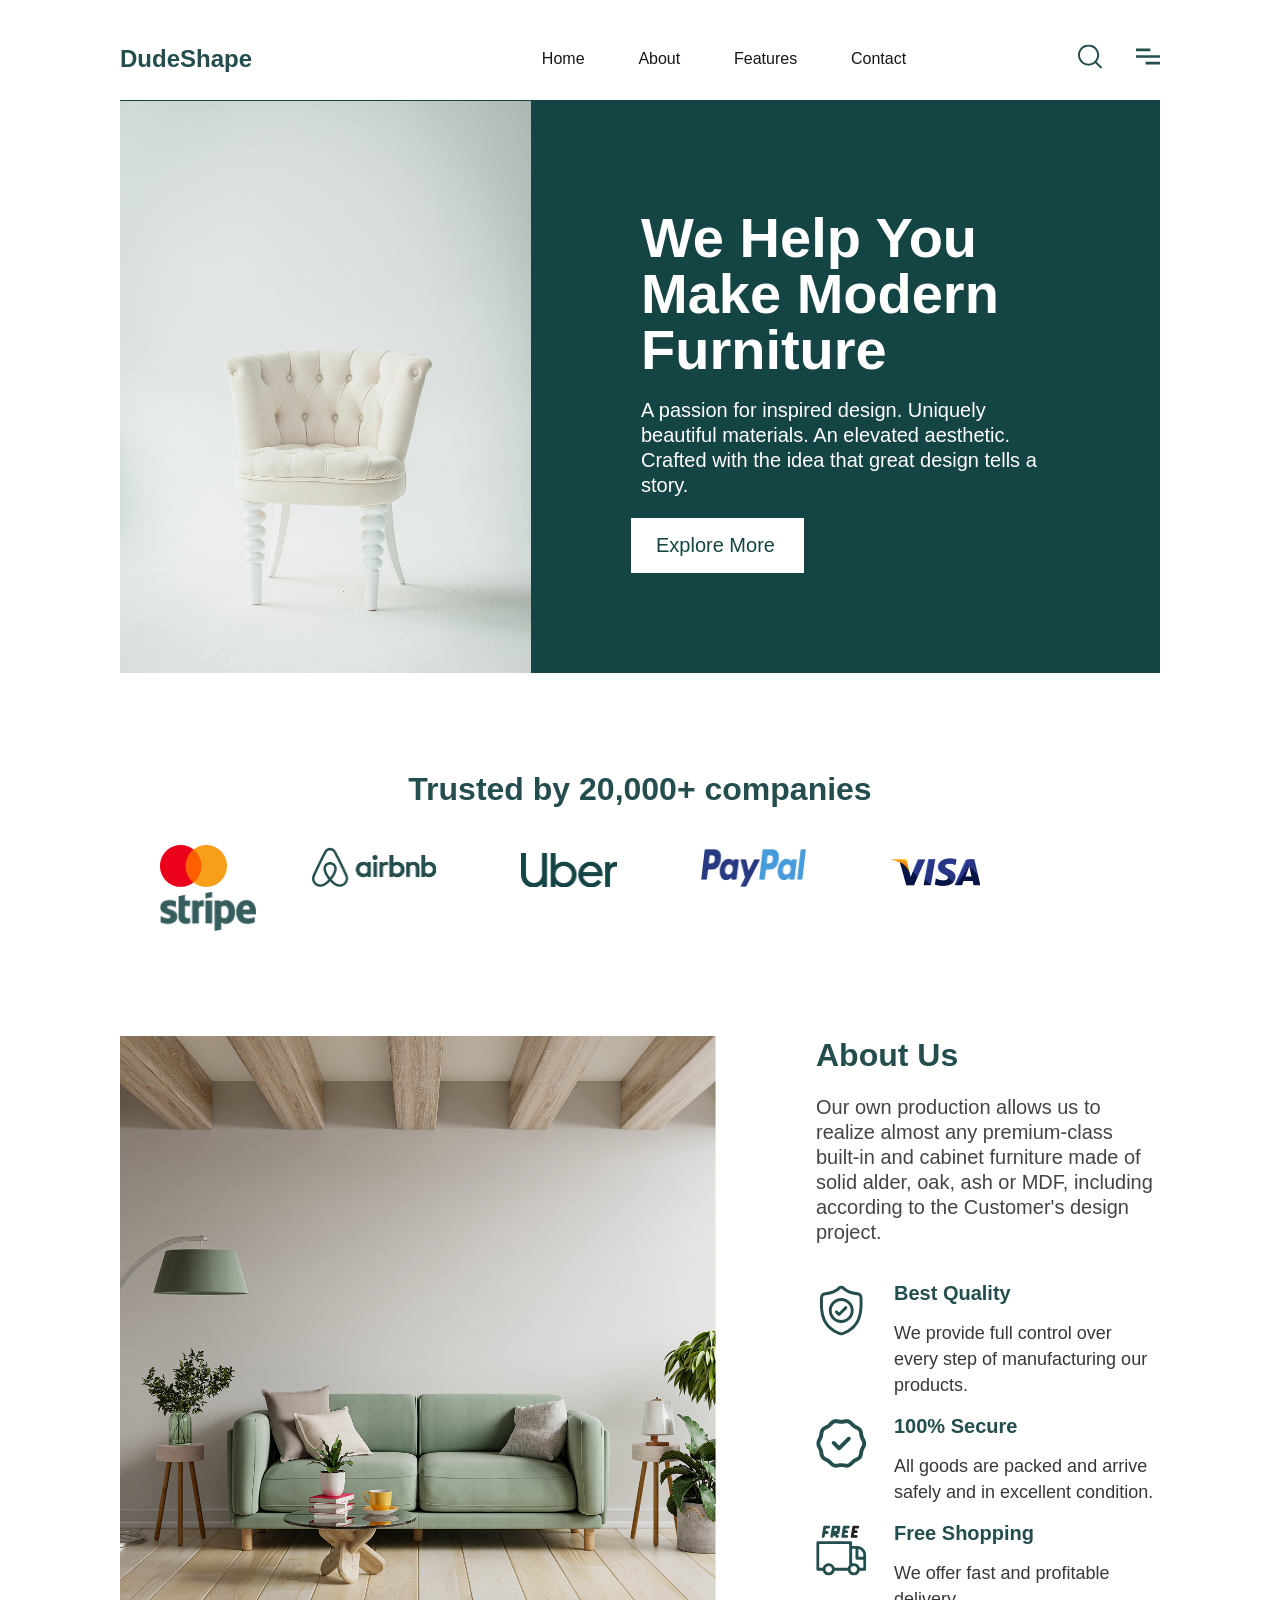
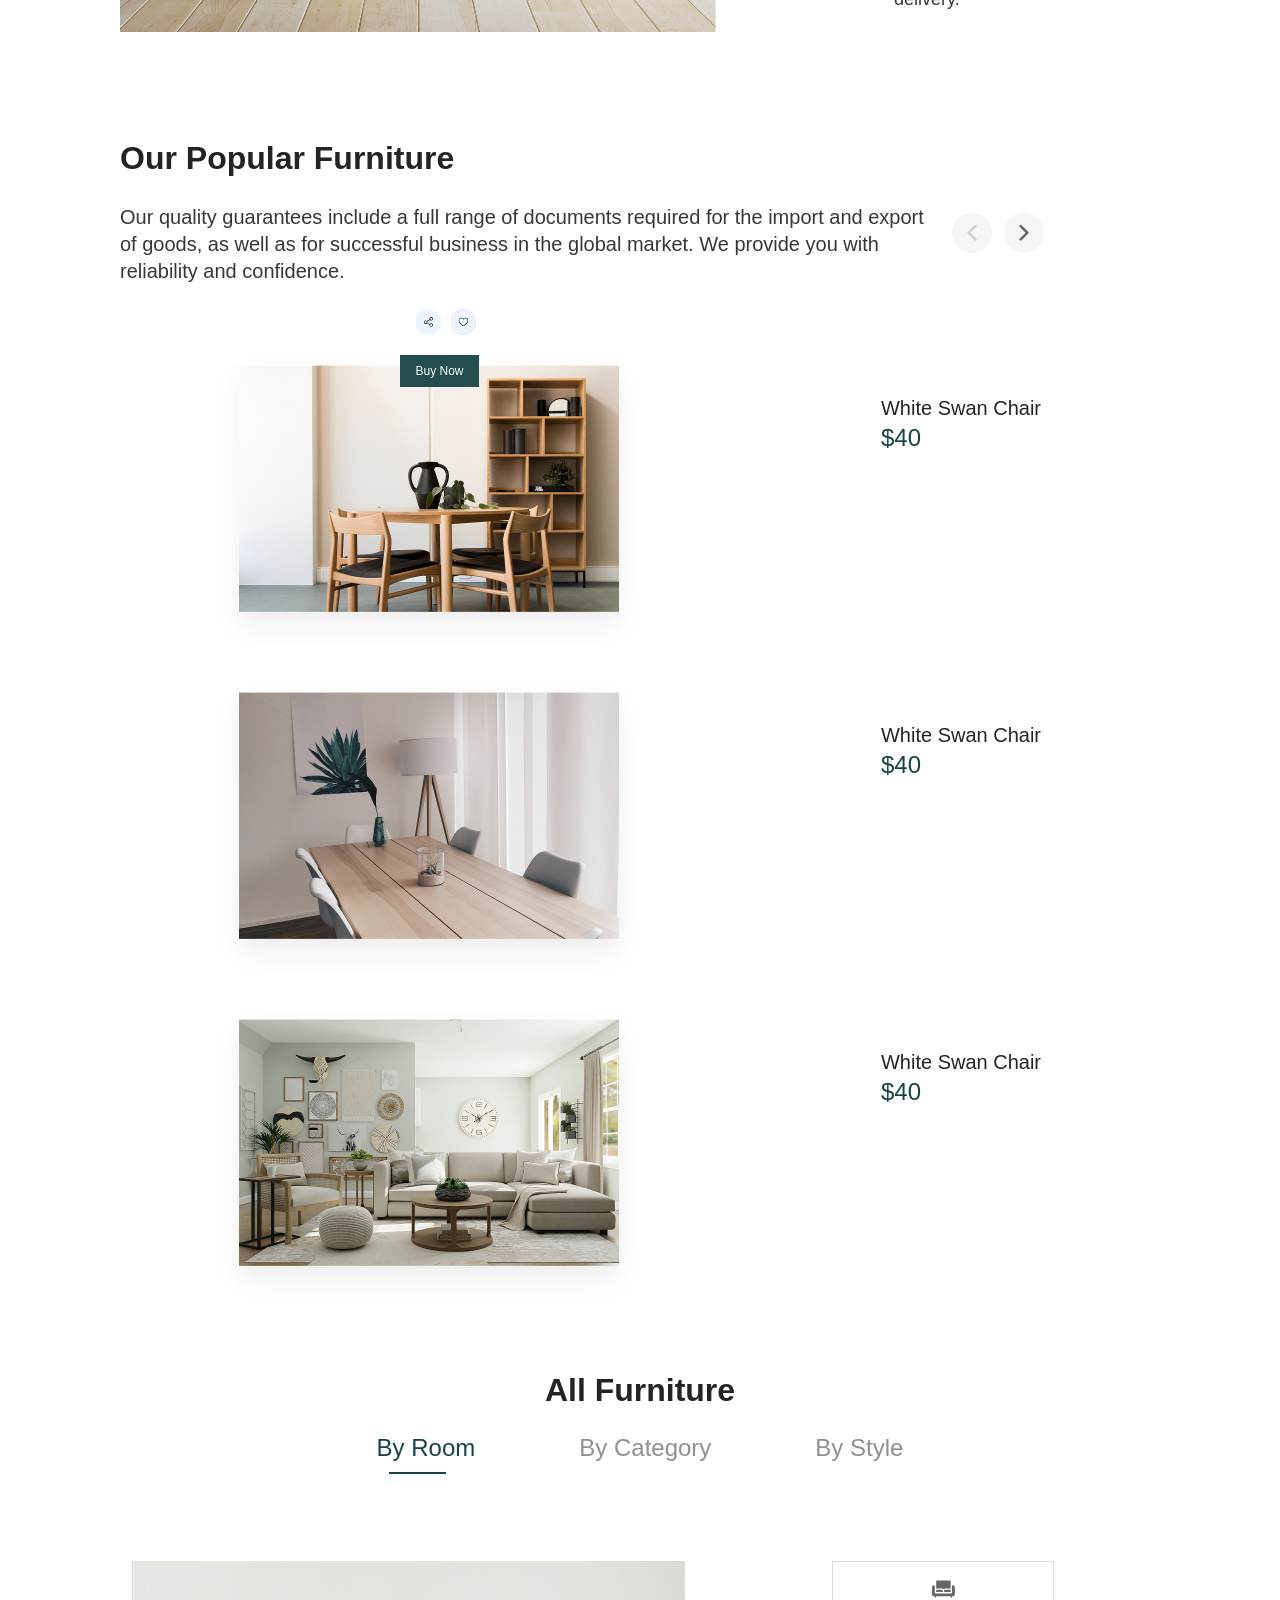
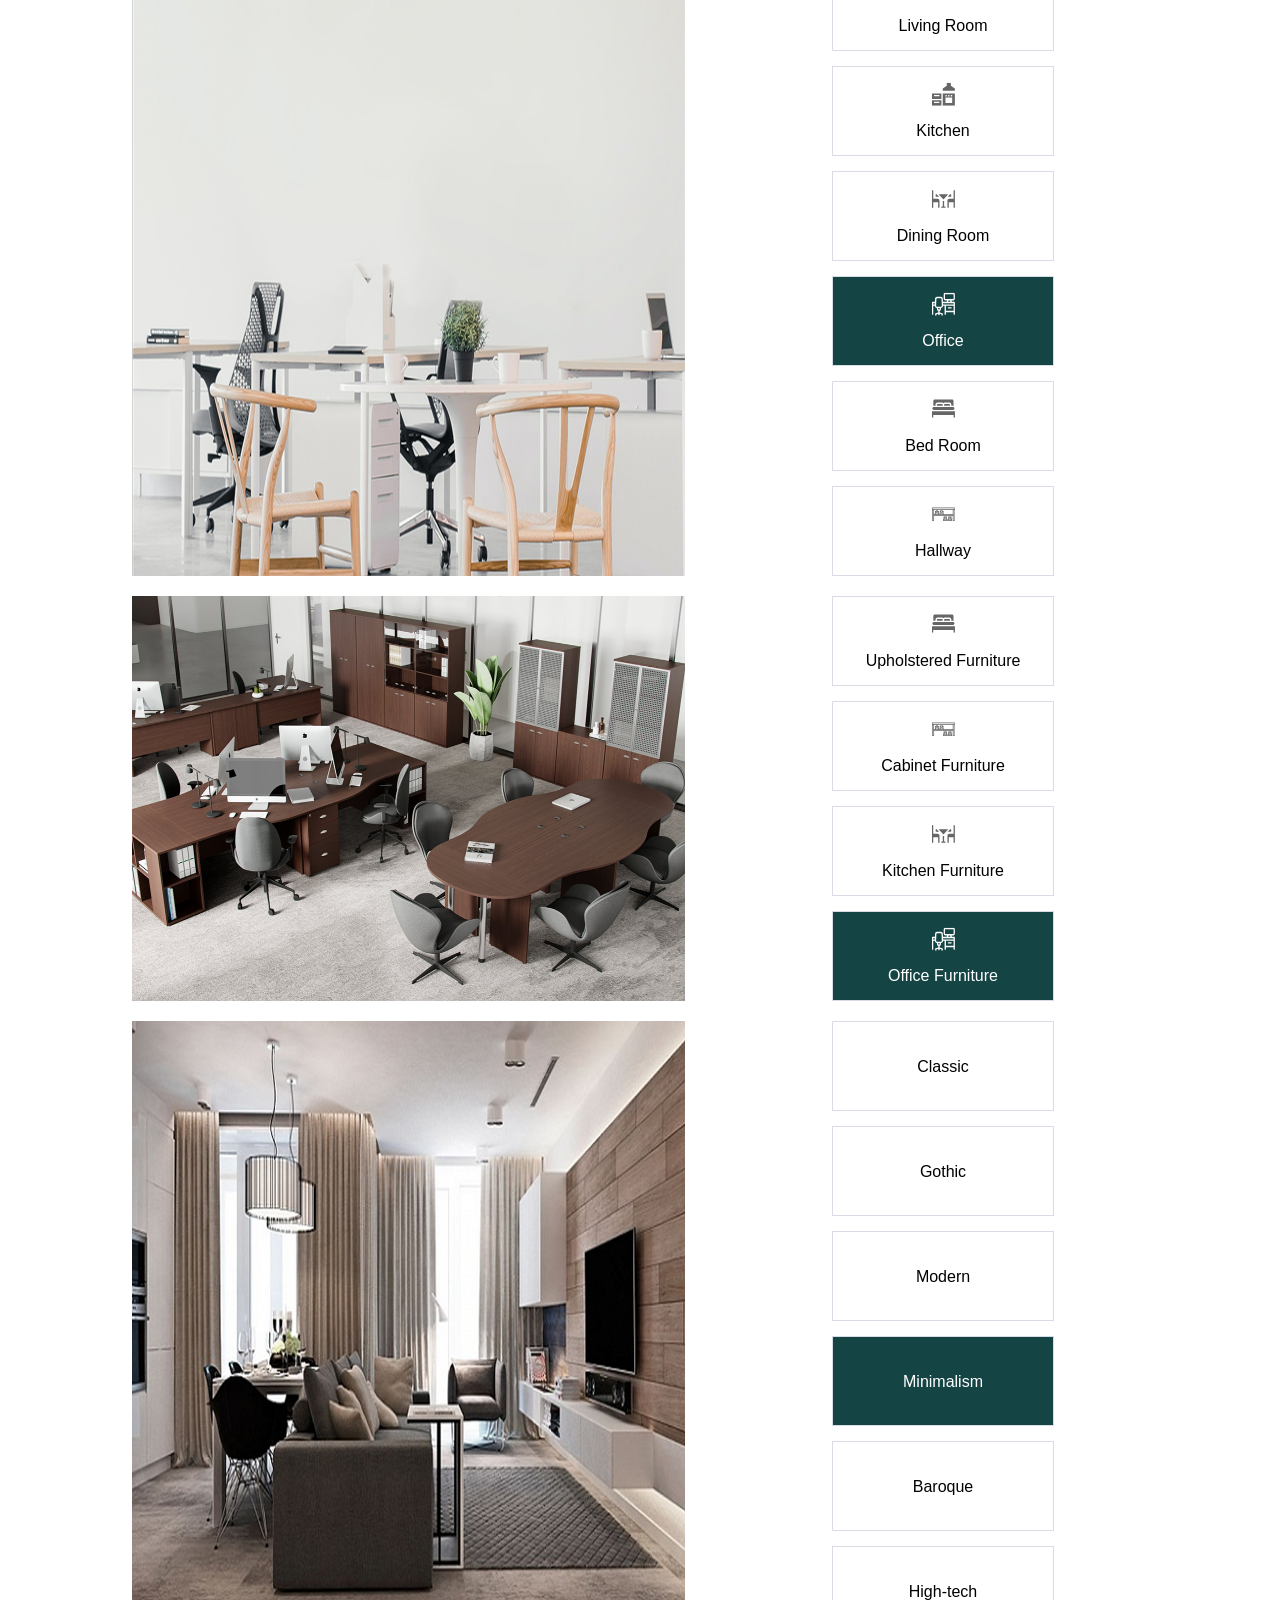
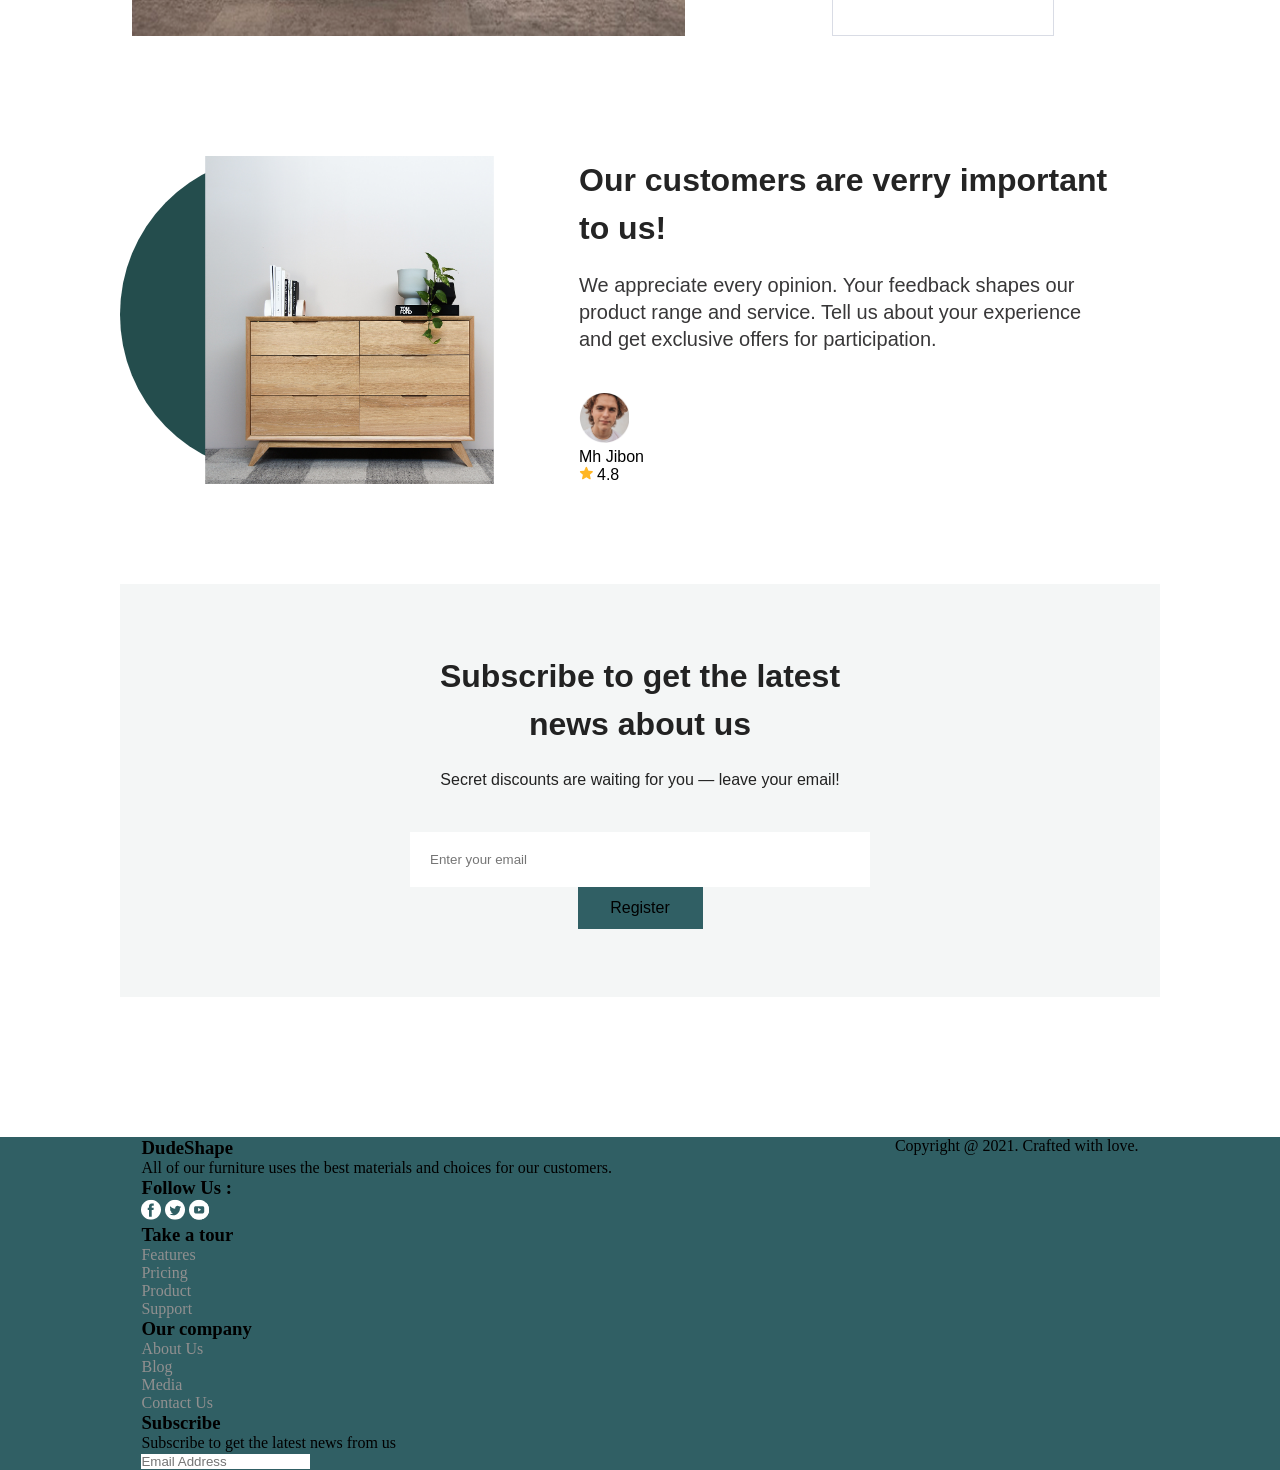
==== index.html @ ae6eef9d "index.html" ====
<!DOCTYPE html>
<html lang="en">
<head>
  <meta charset="UTF-8">
  <meta name="viewport" content="width=device-width, initial-scale=1.0">
  <link href="style.css" rel="stylesheet">
  <title>DudeShape</title>
</head>
<body>
  <header class="header">
    <a class="header__logo">DudeShape</a>
    <div class="header__burger">
      <span></span>
    </div>
    <nav class="header__menu">
      <ul class="menu-list">
        <li class="menu-list-item"><a href="#home" class="menu-list-item">Home</a></li>
        <li class="menu-list-item"><a href="#about" class="menu-list-item">About</a></li>
        <li class="menu-list-item"><a href="#features" class="menu-list-item">Features</a></li>
        <li class="menu-list-item"><a href="#contact" class="menu-list-item">Contact</a></li>
      </ul>
    </nav>
    <div class="header__img">
      <img src="images/loupe.svg" class="images" alt="loupe">
      <img src="images/menu.svg" class="images" alt="menu">
    </div>
  </header>

  <main class="content" id="home">
    <section class="promo">
      <img src="images/chair.png" class="promo__img" alt="furniture">
      <div class="promo__section">
        <h1 class="promo__section-title">We Help You Make Modern Furniture</h1>
        <p class="promo__section-subtitle">A passion for inspired design. Uniquely beautiful materials. An elevated aesthetic. Crafted with the idea that great design tells a story.</p>
        <a href="#" class="promo__section-link">Explore More</a>
      </div>
    </section>

    <section class="partners" id="features">
      <h2 class="partners__title">Trusted by 20,000+ companies</h2>
      <img src="images/mastercard.png" class="partners__img" alt="logo-mastercard">
      <img src="images/airbnb.png" class="partners__img" alt="logo-airbnb">
      <img src="images/uber.png" class="partners__img" alt="logo-uber">
      <img src="images/paypal.png" class="partners__img" alt="logo-paypal">
      <img src="images/visa.png" class="partners__img" alt="logo-visa">
      <img src="images/stripe.png" class="partners__img" alt="logo-stripe">
    </section>

    <section class="about" id="about">
      <img src="images/about.png" class="about__img" alt="furniture">
      <div class="about__section">
        <h2 class="about__section-title">About Us</h2>
        <p class="about__section-subtitle">Our own production allows us to realize almost any premium-class built-in and cabinet furniture made of solid alder, oak, ash or MDF, including according to the Customer's design project.</p>
        <ul class="about__section-list">
          <li class="about__section-img">
            <img src="images/icon-1.svg" alt="icon-1">
          </li>
          <li class="about__section-term">Best Quality</li>
          <li class="about__section-item">We provide full control over every step of manufacturing our products.</li>
          <li class="about__section-img">
            <img src="images/icon-2.svg" alt="icon-2">
          </li>
          <li class="about__section-term">100% Secure</li>
          <li class="about__section-item">All goods are packed and arrive safely and in excellent condition.</li>
          <li class="about__section-img">
            <img src="images/icon-3.svg" alt="icon-3">
          </li>
          <li class="about__section-term">Free Shopping</li>
          <li class="about__section-item">We offer fast and profitable delivery.</li>
        </ul>
      </div>
    </section>

    <section class="demand">
      <h2 class="demand__title">Our Popular Furniture</h2>
      <p class="demand__subtitle">Our quality guarantees include a full range of documents required for the import and export of goods, as well as for successful business in the global market. We provide you with reliability and confidence.</p>
      <img src="images/arrow-1.svg" class="demand__img" alt="arrow">
      <img src="images/arrow-2.svg" class="demand__img" alt="arrow">
      <div class="cards">
        <div class="demand__content center">
          <div class="demand__section">
            <img src="images/image-1.png" class="demand__section-img" alt="furniture">
          </div>
          <div class="back">
            <div class="back-content center">
              <p class="demand__section-text">White Swan Chair</p>
              <img src="images/group-1.svg" class="demand__section-images" alt="icon">
              <img src="images/group-3.svg" class="demand__section-images" alt="icon">
              <span class="demand__section-price">$40</span>
              <button type="button" class="demand__section-btn">Buy Now</button>
            </div>
          </div>
        </div>
        <div class="demand__content center">
          <div class="demand__section">
            <img src="images/image-2.png" class="demand__section-img" alt="furniture">
          </div>
          <div class="back">
            <div class="back-content center">
              <p class="demand__section-text">White Swan Chair</p>
              <img src="images/group-2.svg" class="demand__section-images" alt="icon">
              <img src="images/group-3.svg" class="demand__section-images" alt="icon">
              <span class="demand__section-price">$40</span>
              <button type="button" class="demand__section-btn">Buy Now</button>
            </div>
          </div>
        </div>
        <div class="demand__content center">
          <div class="demand__section">
            <img src="images/image-3.png" class="demand__section-img" alt="furniture">
          </div>
          <div class="back">
            <div class="back-content center">
              <p class="demand__section-text">White Swan Chair</p>
              <img src="images/group-2.svg" class="demand__section-images" alt="icon">
              <img src="images/group-3.svg" class="demand__section-images" alt="icon">
              <span class="demand__section-price">$40</span>
              <button type="button" class="demand__section-btn">Buy Now</button>
            </div>
          </div>
        </div>
      </div>
    </section>

    <section class="furniture">
      <h2 class="furniture__title">All Furniture</h2>
      <ul class="furniture__list">
        <li class="list__item is-active" data-tab="room">By Room</li>
        <li class="list__item" data-tab="category">By Category</li>
        <li class="list__item" data-tab="style">By Style</li>
      </ul>
      <div class="furniture__section is-active" id="room">
        <img src="images/furniture-1.png" class="furniture__img" alt="furniture">
        <img src="images/furniture-2.png" class="furniture__img" alt="furniture">
        <img src="images/furniture-3.png" class="furniture__img" alt="furniture">
        <img src="images/furniture-4.png" class="furniture__img is-active" alt="furniture">
        <img src="images/furniture-5.png" class="furniture__img" alt="furniture">
        <img src="images/furniture-6.png" class="furniture__img" alt="furniture">
        <div class="section__item">
          <div class="section__item-item">
            <img src="images/sofa.svg" class="section__item-img" alt="icon">
            <p class="section__item-text">Living Room</p>
          </div>
          <div class="section__item-item">
            <img src="images/kitchen.svg" class="section__item-img" alt="icon">
            <p class="section__item-text">Kitchen</p>
          </div>
          <div class="section__item-item">
            <img src="images/dining.svg" class="section__item-img" alt="icon">
            <p class="section__item-text">Dining Room</p>
          </div>
          <div class="section__item-item is-active">
            <img src="images/office.svg" class="section__item-img" alt="icon">
            <p class="section__item-text">Office</p>
          </div>
          <div class="section__item-item">
            <img src="images/bed.svg" class="section__item-img" alt="icon">
            <p class="section__item-text">Bed Room</p>
          </div>
          <div class="section__item-item">
            <img src="images/hallway.svg" class="section__item-img" alt="icon">
            <p class="section__item-text">Hallway</p>
          </div>
        </div>  
      </div>

      <div class="furniture__section" id="category">
        <img src="images/furniture-12.png" class="furniture__img" alt="furniture">
        <img src="images/furniture-22.png" class="furniture__img" alt="furniture">
        <img src="images/furniture-32.png" class="furniture__img" alt="furniture">
        <img src="images/furniture-42.png" class="furniture__img is-active" alt="furniture">
        <div class="section__item">
          <div class="section__item-item">
            <img src="images/bed.svg" class="section__item-img" alt="icon">
            <p class="section__item-text">Upholstered Furniture</p>
          </div>
          <div class="section__item-item">
            <img src="images/hallway.svg" class="section__item-img" alt="icon">
            <p class="section__item-text">Cabinet Furniture</p>
          </div>
          <div class="section__item-item">
            <img src="images/dining.svg" class="section__item-img" alt="icon">
            <p class="section__item-text">Kitchen Furniture</p>
          </div>
          <div class="section__item-item is-active">
            <img src="images/office.svg" class="section__item-img" alt="icon">
            <p class="section__item-text">Office Furniture</p>
          </div>
        </div>
      </div>

      <div class="furniture__section is-active" id="style">
        <img src="images/furniture-13.png" class="furniture__img" alt="furniture">
        <img src="images/furniture-23.png" class="furniture__img" alt="furniture">
        <img src="images/furniture-33.png" class="furniture__img" alt="furniture">
        <img src="images/furniture-43.png" class="furniture__img is-active" alt="furniture">
        <img src="images/furniture-53.png" class="furniture__img" alt="furniture">
        <img src="images/furniture-63.png" class="furniture__img" alt="furniture">
        <div class="section__item">
          <div class="section__item-item">
            <p class="section__item-text">Classic</p>
          </div>
          <div class="section__item-item">
            <p class="section__item-text">Gothic</p>
          </div>
          <div class="section__item-item">
            <p class="section__item-text">Modern</p>
          </div>
          <div class="section__item-item is-active">
            <p class="section__item-text">Minimalism</p>
          </div>
          <div class="section__item-item">
            <p class="section__item-text">Baroque</p>
          </div>
          <div class="section__item-item">
            <p class="section__item-text">High-tech</p>
          </div>
        </div>  
      </div>
    </section>

    <section class="customers">
      <div class="custom"></div>
      <img src="images/images.png" class="customers__img" alt="furniture">
      <div class="customers__customers">
        <h2 class="customers__title">Our customers are verry important to us!</h2>
        <p class="customers__text">We appreciate every opinion. Your feedback shapes our product range and service.  Tell us about your experience and get exclusive offers for participation.</p>
        <img src="images/customer.png" class="review-img" alt="customer">
        <div class="customers__review">
          <p class="review-custom">Mh Jibon</p>
          <img src="images/star.svg" class="review-icon" alt="icon">
          <span class="review-num">4.8</span>
        </div>
      </div>
    </section>

    <section class="feedback">
      <h2 class="feedback__title">Subscribe to get the latest news about us</h2>
      <p class="feedback__text">Secret discounts are waiting for you — leave your email!</p>
      <input type="email" name="email" class="email" placeholder="Enter your email">
      <button type="submit" class="button">Register</button>
    </section>
  </main>

  <footer class="footer" id="contact">
    <div class="footer__content">
      <div class="footer__section">
        <h3 class="section__title">DudeShape</h3>
        <p class="section__text">All of our furniture uses the best materials and choices for our customers.</p>
        <h3 class="section__subtitle">Follow Us :</h3>
        <a href="#" class="section__link">
          <img src="images/facebook.svg" class="section__link-img" alt="logo-facebook">
        </a>
        <a href="#" class="section__link">
          <img src="images/twitter.svg" class="section__link-img" alt="logo-twitter">
        </a>
        <a href="#" class="section__link">
          <img src="images/youtube.svg" class="section__link-img" alt="logo-youtube">
        </a>
      </div>
      <div class="footer__list">
        <h3 class="list__title">Take a tour</h3>
        <ul class="list__list">
          <li class="list__items"><a href="#">Features</a></li>
          <li class="list__items"><a href="#">Pricing</a></li>
          <li class="list__items"><a href="#">Product</a></li>
          <li class="list__items"><a href="#">Support</a></li>
        </ul>
      </div>
      <div class="footer__list">
        <h3 class="list__title">Our company</h3>
        <ul class="list__list">
          <li class="list__items"><a href="#">About Us</a></li>
          <li class="list__items"><a href="#">Blog</a></li>
          <li class="list__items"><a href="#">Media</a></li>
          <li class="list__items"><a href="#">Contact Us</a></li>
        </ul>
      </div>
      <div class="footer__section">
        <h3 class="list__title">Subscribe</h3>
        <p class="section__text">Subscribe to get the latest news from us</p>
        <div class="email-1">
          <input type="email" name="email" class="email-1" placeholder="Email Address">
        </div>
      </div>
    </div>

    <p class="footer__text">Copyright @ 2021. Crafted with love.</p> 
  </footer>
  <script src="https://code.jquery.com/jquery-3.7.1.slim.min.js" integrity="sha256-kmHvs0B+OpCW5GVHUNjv9rOmY0IvSIRcf7zGUDTDQM8=" crossorigin="anonymous"></script>
  <script src="script.js"></script>
</body>
</html>
---- style.css ----
@font-face{
  font-family: "Montserrat";
  src: url("/fonts/Montserrat.ttf") format("truetype");
  font-weight: 400;
  font-style: normal;
  font-display: swap;
}

@font-face{
  font-family: "Montserrat";
  src: url("/fonts/Montserrat.ttf") format("truetype");
  font-weight: 500;
  font-style: normal;
  font-display: swap;
}

@font-face{
  font-family: "Montserrat";
  src: url("/fonts/Montserrat.ttf") format("truetype");
  font-weight: 700;
  font-style: normal;
  font-display: swap;
}

* {
  padding: 0;
  margin: 0;
  outline: 0;
  border: 0;
  box-sizing: border-box;
}

li {
  list-style: none;
}

a {
  text-decoration: none;
  color: #919090;
}

:root {
  --font: "Montserrat", sans-serif;
}

.header {
  max-width: 1440px;
  padding: 44px 120px 0;
  margin: 0 auto;
  display: flex;
  flex-wrap: wrap;
  justify-content: space-between;
  align-items: center;
}

.header__logo {
  font: 700 24px/1 var(--font);
  color: #244D4D;
}

.header__menu {
  max-width: 472px;
  width: 100%;
}

.menu-list {
  display: flex;
  justify-content: space-evenly;
}

.menu-list-item {
  font: 400 16px/1 var(--font);
  color: #161616;
}

.images {
  &:last-child {
    padding-left: 30px;
  }
}

.content {
  max-width: 1440px;
  padding: 27px 120px 140px;
  margin: 0 auto;
}

.promo {
  display: flex;
  background-color: #154444;
}

.promo__img {
  width: 411px;
}

.promo__section {
  display: flex;
  flex-direction: column;
  padding: 100px;
  justify-content: space-evenly;
}

.promo__section-title {
  font: 700 56px/1 var(--font);
  color: #fff;
  padding: 10px;
}

.promo__section-subtitle {
  font: 400 20px/25px var(--font);
  color: #fff;
  padding: 10px 10px 20px;
}

.promo__section-link {
  width: 173px;
  background-color: #fff;
  font: 400 20px/25px var(--font);
  padding: 15px 25px;
  color: #154444;
}

.partners {
  padding: 100px 0;
  margin: 0 auto;
}

.partners__title {
  color: #244D4D;
  font: 700 32px/1 var(--font);
  text-align: center;
  margin-bottom: 40px;
}

.partners__img {
  margin: 0 40px;

  &:nth-of-type(1) {
    width: 67px;
  }

  &:nth-of-type(2) {
    width: 125px;
  }

  &:nth-of-type(3) {
    width: 97px;
  }

  &:nth-of-type(4) {
    width: 105px;
  }

  &:nth-of-type(5) {
    width: 90px;
  }

  &:nth-of-type(6) {
    width: 96px;
  }
}

.about__rect {
  width: 631px;
  height: 586px;
  position: absolute;
  top: 26px;
  left: 0;
  background-color: #DEE4E2;
  z-index: -1;
}

.about {
  max-width: 1168px;
  margin: 0 auto;
  position: relative;
  display: flex;
}

.about__img {
  width: 596px; 
}

.about__section {
  padding-left: 100px;
  display: flex;
  justify-content: center;
  flex-direction: column;
}

.about__section-title {
  color: #244D4D;
  font: 700 32px/40px var(--font);
  padding-bottom: 20px;
}

.about__section-subtitle {
  color: #444444;
  font: 400 20px/25px var(--font);
  padding-bottom: 40px;
}

.about__section-term {
  font: 700 20px/26px var(--font);
  color: #244D4D;
  padding-left: 78px;
  padding-bottom: 14px;
  margin-top: -60px;
}

.about__section-item {
  font: 400 18px/26px var(--font);
  color: #383738;
  padding-left: 78px;
  padding-bottom: 20px;
}

.demand {
  padding: 100px 0;
  margin: 0 auto;
  max-width: 1200px;
  position: relative;
}

.demand__title {
  color: #242424;
  font: 700 32px/52px var(--font);
  padding-bottom: 20px;
}

.demand__subtitle {
  color: #383738;
  font: 400 20px/27px var(--font);
  max-width: 819px;
}

.demand__img {
  position: absolute;
  left: 80%;
  top: 180px;

  &:nth-of-type(2) {
    left: 85%;
  }
}

.demand__content {
  margin-top: 80px;
  display: flex;
  flex-wrap: wrap;
  justify-content: space-around;
}

.demand__section {
  max-width: 380px;
  display: flex;
  flex-direction: column;
  position: relative;
  box-shadow: 0px 13px 26px 0px rgba(0, 0, 0, 0.07);

  &:nth-of-type(3) {
    padding-right: 0;
  }
}

.demand__section-img {
  max-width: 380px;
}

.demand__section-text {
  margin-top: 30px;
  font: 500 20px/27px var(--font);
  color: #242424;
  padding-left: 24px;
}


.demand__section-images {
  width: 26px;
  position: absolute;
  left: 330px;
  top: 277px;

  &:nth-of-type(2) {
    left: 295px;
  }
}

.demand__section-price {
  font: 500 24px/31px var(--font);
  color: #154444;
  padding: 20px 24px;
}

.demand__section-btn {
  font: 500 12px/21px var(--font);
  color: #fff;
  width: 79px;
  padding: 5.5px 14.5px;
  position: absolute;
  left: 280px;
  top: 323px;
  background-color: #244D4D;
}

.furniture {
  max-width: 1187px;
  margin: 0 auto;
}

.furniture__title {
  font: 700 32px/48px var(--font);
  color: #242424;
  text-align: center;
}

.furniture__list {
  display: flex;
  justify-content: center;
  margin-bottom: 80px;
}

.list__item {
  padding: 20px 52px;
  color: #154444;
  font: 500 24px/27px var(--font);
  position: relative;

  &:nth-child(1)::after {
    content: "";
    width: 57px;
    height: 2px;
    background-color: #154444;
    display: inline-block;
    position: absolute;
    right: 40%;
    bottom: 10%;
  }

  &:nth-of-type(2) {
    color: #919090;
  }

  &:nth-of-type(3) {
    color: #919090;
  }
}

.furniture__section {
  display: flex;
  margin: 20px 0;
  position: relative;
}

.furniture__img, .furniture__img.is-active {
  width: 553px;
  margin: 0 147px 0 12px;
}

.furniture__img {
  display: none;
}

.furniture__img.is-active {
  display: block;
}

.section__item {
  display: flex;
  flex-wrap: wrap;
  gap: 15px 30px;
}

.section__item-item {
  width: 222px;
  height: 90px;
  border: 1.5px solid #D9DCE5;
  display: flex;
  justify-content: center;
  align-items: center;
  flex-direction: column;

  &:nth-of-type(4) {
    background-color: #154444;
    color: #fff;
  }
}

.section__item-img {
  width: 24px;
  margin-bottom: 14px;
}

.section__item-text {
  font: 500 16px/21px var(--font);
}

.customers {
  max-width: 1200px;
  margin: 0 auto;
  display: flex;
  position: relative;
  padding: 100px 0;
}

.customers__img {
  width: 459px;
  padding: 0 85px;
}

.custom {
  display: inline-block;
  background-color: #244D4D;
  width: 30%;
  height: 60%;
  border-radius: 50%;
  position: absolute;
  z-index: -1;
}

.customers__customers {
  width: 535px;
}

.customers__title {
  font: 700 32px/48px var(--font);
  color: #242424;
  padding-bottom: 20px;
}

.customers__text {
  font: 400 20px/27px var(--font);
  color: #383738;
  padding-bottom: 40px;
}

.customers__review {
  width: 129px;
}

.review-img {
  width: 50px;
}

.review-custom {
  font: 500 16px/19px var(--font);
  color: #000;
  width: 100%;
}

.review-icon {
  width: 14px;
}

.review-num {
  font: 500 16px/15px var(--font);
  color: #000;
}

.feedback {
  max-width: 1200px;
  margin: 0 auto;
  background-color: #F4F6F6;
  text-align: center;
  padding: 68px 280px;
}

.feedback__title {
  font: 700 32px/48px var(--font);
  color: #222222;
  margin-bottom: 20px;
}

.feedback__text {
  font: 400 16px/24px var(--font);
  color: #222222;
  margin-bottom: 40px;
}

.email {
  width: 460px;
  padding: 20px;
}

.button {
  width: 125px;
  font: 500 16px/22px var(--font);
  padding: 10px 32px;
  background-color: #305F64;
}

.footer {
  max-width: 1440px;
  margin: 0 auto;
  background-color: #305F64;
  display: flex;
  justify-content: space-around;
}
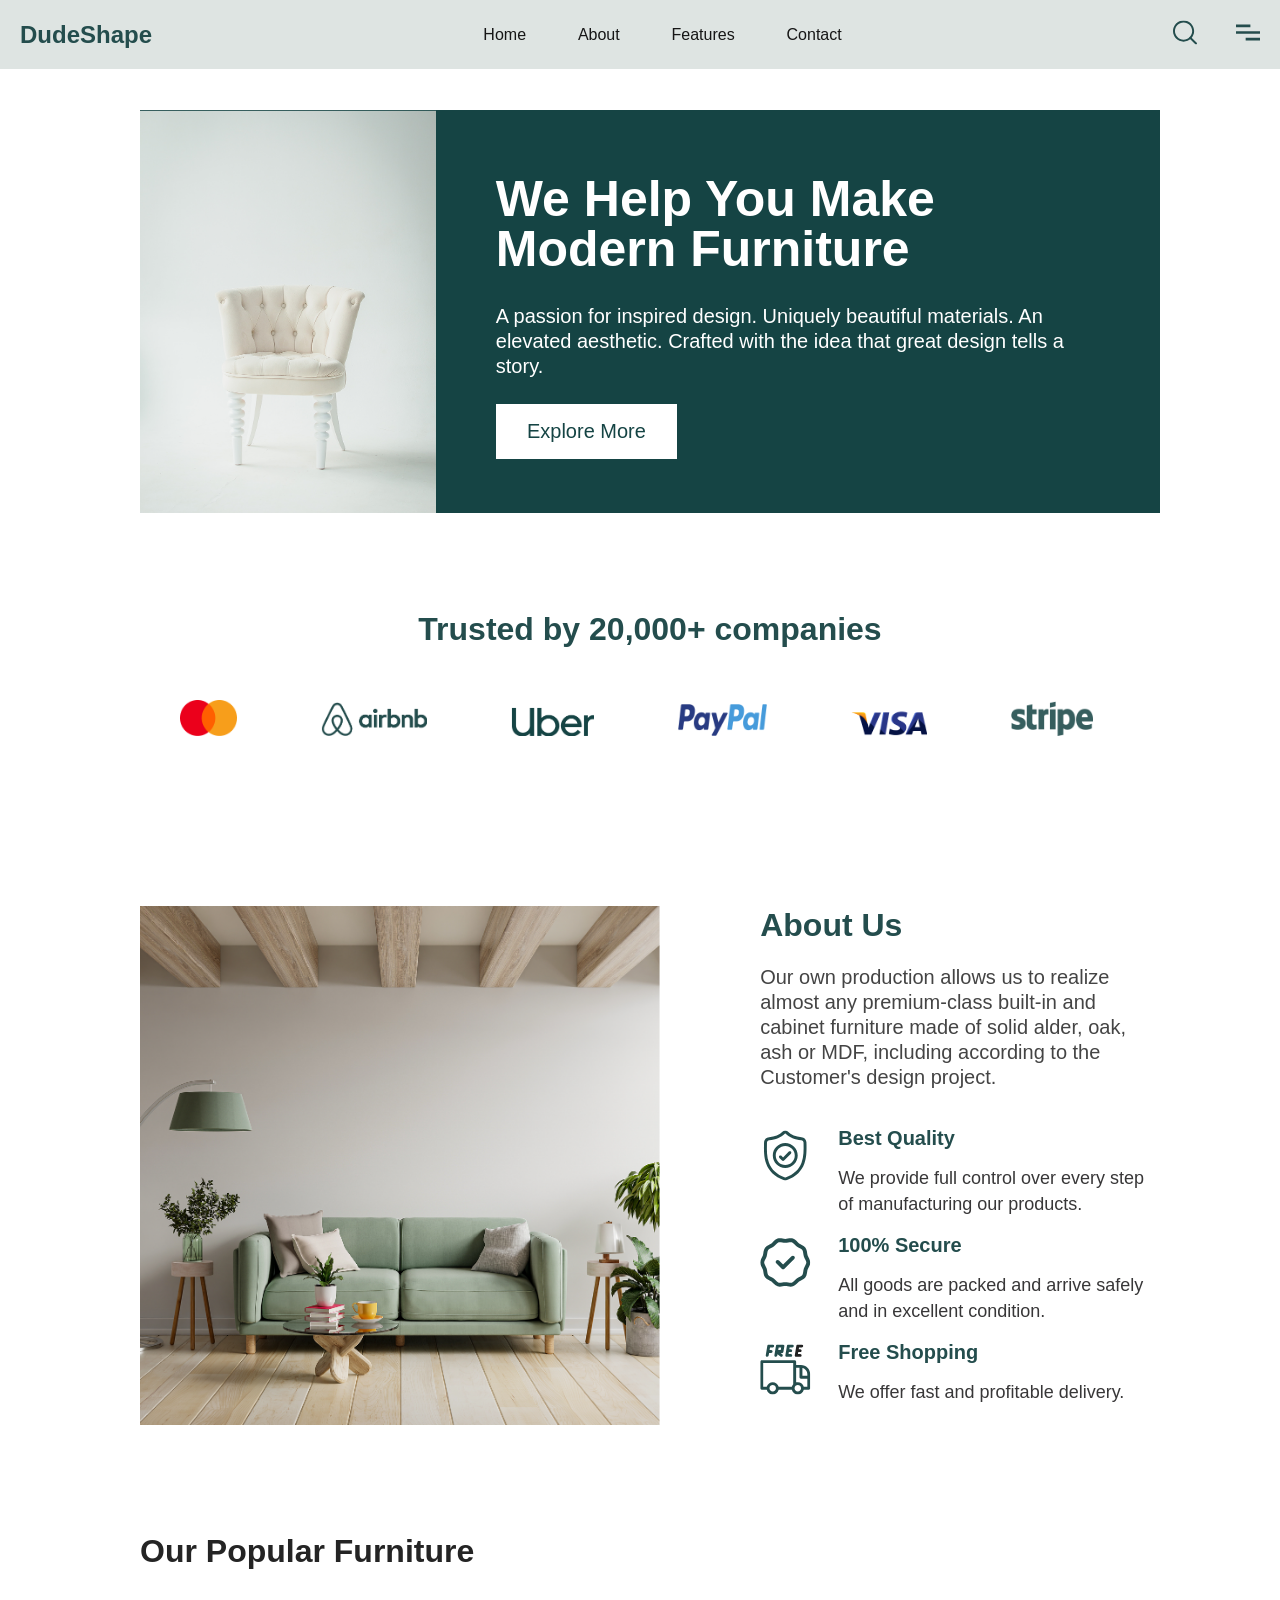
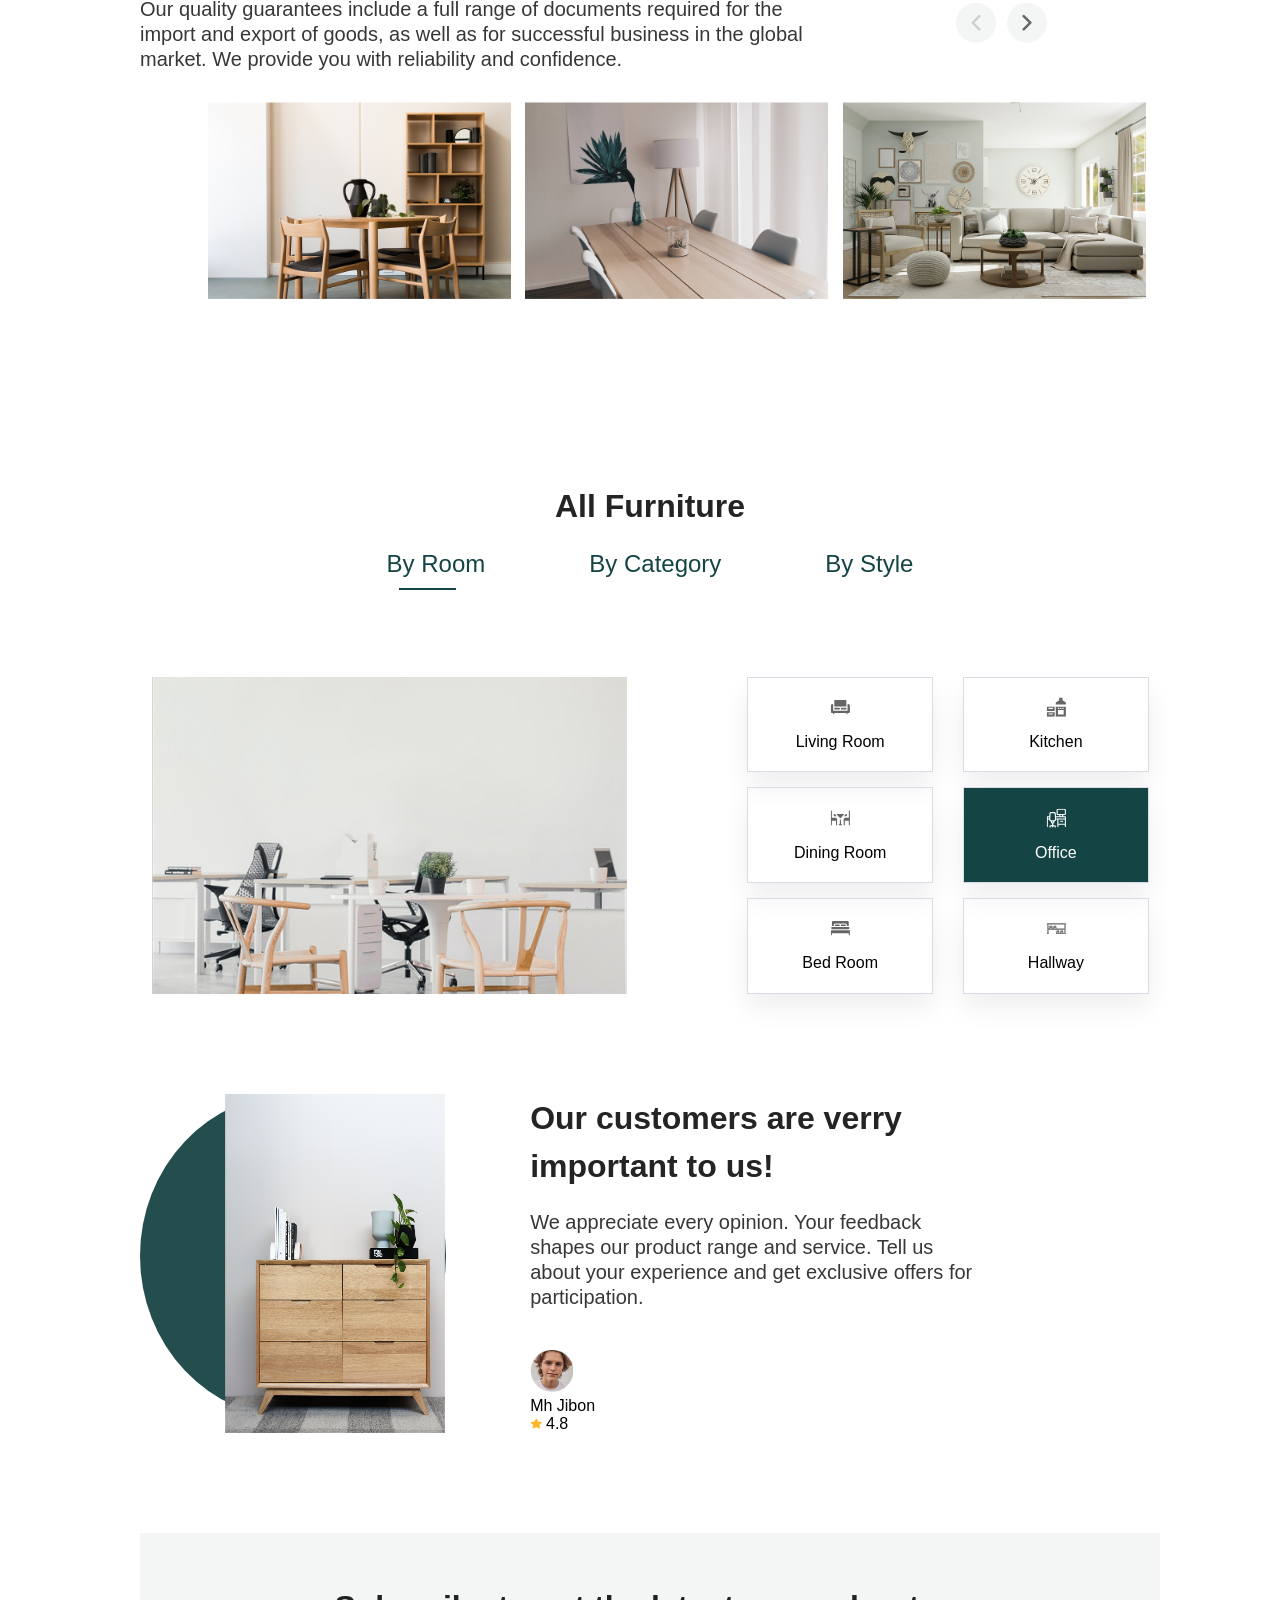
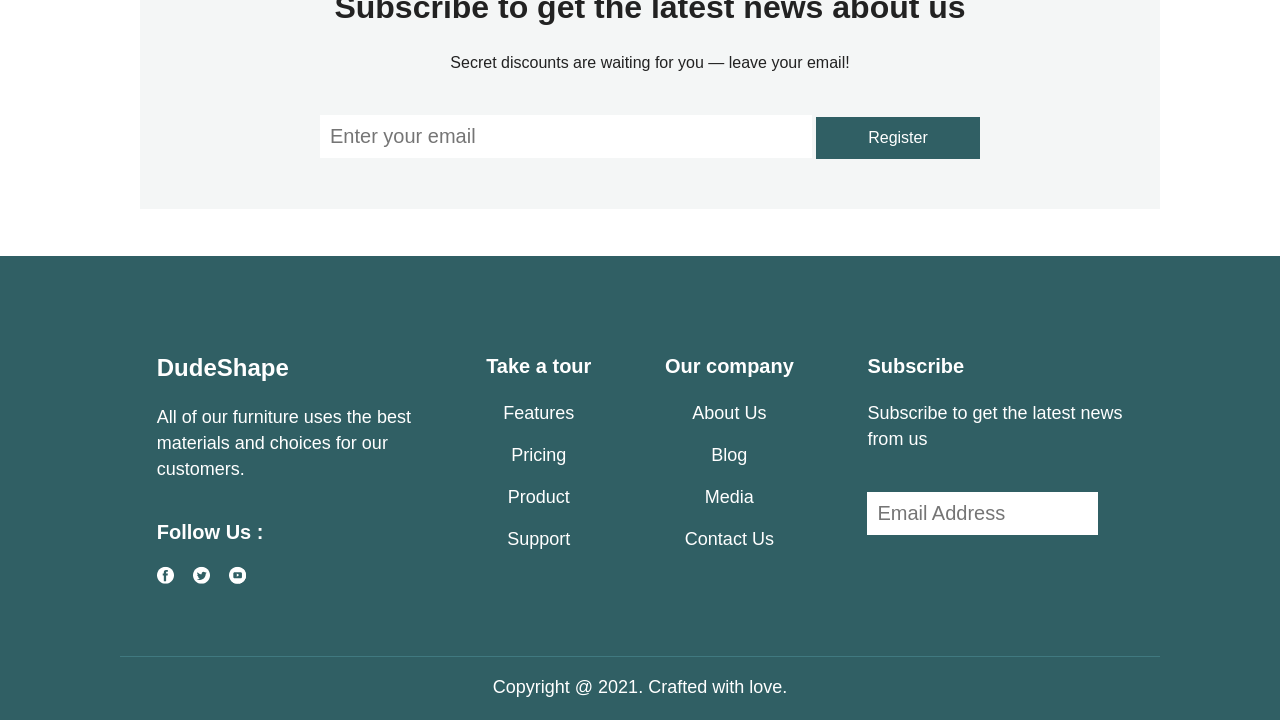
==== commit 54f4a233: "index.html" ====
--- a/index.html
+++ b/index.html
@@ -3,7 +3,7 @@
 <head>
   <meta charset="UTF-8">
   <meta name="viewport" content="width=device-width, initial-scale=1.0">
-  <link href="style.css" rel="stylesheet">
+  <link href="css/style.css" rel="stylesheet">
   <title>DudeShape</title>
 </head>
 <body>
@@ -287,7 +287,7 @@
 
     <p class="footer__text">Copyright @ 2021. Crafted with love.</p> 
   </footer>
-  <script src="https://code.jquery.com/jquery-3.7.1.slim.min.js" integrity="sha256-kmHvs0B+OpCW5GVHUNjv9rOmY0IvSIRcf7zGUDTDQM8=" crossorigin="anonymous"></script>
-  <script src="script.js"></script>
+  <script src="js/jquery-3.7.1.min.js"></script>
+  <script src="js/script.js"></script>
 </body>
 </html>
--- a/css/style.css
+++ b/css/style.css
@@ -0,0 +1,1034 @@
+@font-face{
+  font-family: "Montserrat";
+  src: url("fonts/Montserrat-VariableFont_wght.ttf") format("truetype");
+  font-weight: 400;
+  font-style: normal;
+  font-display: swap;
+}
+
+@font-face{
+  font-family: "Montserrat";
+  src: url("fonts/Montserrat-VariableFont_wght.ttf") format("truetype");
+  font-weight: 500;
+  font-style: normal;
+  font-display: swap;
+}
+
+@font-face{
+  font-family: "Montserrat";
+  src: url("fonts/Montserrat-VariableFont_wght.ttf") format("truetype");
+  font-weight: 700;
+  font-style: normal;
+  font-display: swap;
+}
+
+* {
+  padding: 0;
+  margin: 0;
+  outline: 0;
+  border: 0;
+  box-sizing: border-box;
+}
+
+li {
+  list-style: none;
+}
+
+a {
+  text-decoration: none;
+  color: #fff;
+}
+
+:root {
+  --font: "Montserrat", sans-serif;
+}
+
+.header, .header__menu, .content, .about, .demand, .cards, .furniture, .customers, .feedback, .footer {
+  width: 100%;
+}
+
+.promo__section-subtitle, .promo__section-link, .about__section-subtitle, .demand__subtitle, .customers__text {
+  font: 400 20px/25px var(--font);
+}
+
+.header, .menu-list, .promo, .promo__section, .about, .about__section, .cards, .back-content.center, .furniture__list, .furniture__content, .furniture__section.is-active, .section__item, .section__item-item, .customers, .footer__content {
+  display: flex;
+}
+
+.content, .partners, .about, .demand, .cards, .furniture, .customers, .footer {
+  margin: 0 auto;
+}
+
+.header {
+  padding: 15px;
+  flex-wrap: wrap;
+  justify-content: space-between;
+  align-items: center;
+  position: fixed;
+  z-index: 20;
+  background-color: #DEE4E2;
+}
+
+.header__logo {
+  font: 700 24px/1 var(--font);
+  color: #244D4D;
+  padding: 5px;
+}
+
+.header__burger {
+  display: none;
+}
+
+.header__menu {
+  max-width: 472px;
+  padding: 5px;
+}
+
+.menu-list {
+  justify-content: space-evenly;
+}
+
+.menu-list-item {
+  font: 400 16px/1 var(--font);
+  color: #161616;
+}
+
+.images {
+  padding: 5px;
+  &:last-child {
+    padding-left: 30px;
+  }
+}
+
+.content {
+  padding: 110px 120px 27px 140px;
+}
+
+.promo {
+  background-color: #154444;
+}
+
+.promo__img {
+  width: 29%;
+}
+
+.promo__section {
+  justify-content: center;
+  padding: 30px 60px;
+  flex-wrap: wrap;
+  flex-direction: column;
+}
+
+.promo__section-title {
+  font: 700 50px/1 var(--font);
+  color: #fff;
+  padding: 10px 0 20px;
+}
+
+.promo__section-subtitle {
+  color: #fff;
+  padding: 10px 0 25px;
+}
+
+.promo__section-link {
+  width: 30%;
+  text-align: center;
+  background-color: #fff;
+  padding: 15px 25px;
+  color: #154444;
+}
+
+.partners {
+  padding: 100px 0;
+}
+
+.partners__title {
+  color: #244D4D;
+  font: 700 32px/1 var(--font);
+  text-align: center;
+  margin-bottom: 40px;
+}
+
+.partners__img {
+  margin: 15px 40px;
+
+  &:nth-of-type(1) {
+    width: 5.6%;
+  }
+  &:nth-of-type(2) {
+    width: 10.4%;
+  }
+  &:nth-of-type(3) {
+    width: 8.08%;
+  }
+  &:nth-of-type(4) {
+    width: 8.75%;
+  }
+  &:nth-of-type(5) {
+    width: 7.5%;
+  }
+  &:nth-of-type(6) {
+    width: 8%;
+  }
+}
+
+.about {
+  position: relative;
+  padding-top: 50px;
+} 
+
+.about__img {
+  width: 51%; 
+}
+
+.about__section {
+  padding-left: 100px;
+  justify-content: center;
+  flex-direction: column;
+}
+
+.about__section-title {
+  color: #244D4D;
+  font: 700 32px/40px var(--font);
+  padding-bottom: 20px;
+}
+
+.about__section-subtitle {
+  color: #444444;
+  padding-bottom: 40px;
+}
+
+.about__section-term {
+  font: 700 20px/26px var(--font);
+  color: #244D4D;
+  padding-left: 78px;
+  padding-bottom: 14px;
+  margin-top: -60px;
+}
+
+.about__section-item {
+  font: 400 18px/26px var(--font);
+  color: #383738;
+  padding-left: 78px;
+  padding-bottom: 20px;
+}
+
+.demand {
+  padding: 100px 0 0;
+  position: relative;
+}
+
+.demand__title {
+  color: #242424;
+  font: 700 32px/52px var(--font);
+  padding-bottom: 20px;
+}
+
+.demand__subtitle {
+  color: #383738;
+  max-width: 68.25%;
+}
+
+.demand__img {
+  position: absolute;
+  left: 80%;
+  top: 27%;
+  &:nth-of-type(2) {
+    left: 85%;
+  }
+}
+
+.cards {
+  justify-content: space-evenly;
+  align-items: center;
+  padding: 30px 0;
+}
+
+.demand__content {
+  cursor: pointer;
+  width: 250px;
+  height: 350px;
+}
+
+.back-content.center {
+  flex-direction: column;
+  position: absolute;
+  top: 40%;
+  left: 40%;
+  transform: translate(-50%, -50%);
+}
+
+.demand__section,
+.back{
+  width: 30%;
+  height: 30%;
+  overflow: hidden;
+  backface-visibility: hidden;
+  position: absolute;
+  transition: transform .6s linear;
+}
+
+.demand__section img {
+  height: 100%;
+}
+
+.demand__section {
+  transform: perspective(600px) rotateY(0deg);
+}
+
+.back{
+  transform: perspective(600px) rotateY(180deg);
+  background-color: #DEE4E2;
+}
+
+.demand__content:hover > .demand__section {
+  transform: perspective(600px) rotateY(-180deg);
+}
+
+.demand__content:hover > .back {
+  transform: perspective(600px) rotateY(0deg);
+}
+
+.demand__section-text {
+  font: 500 20px/27px var(--font);
+  color: #242424;
+  padding-top: 15px;
+}
+
+.demand__section-images {
+  width: 15%;
+  margin-left: 15px;
+  position: absolute;
+  left: 99%;
+  top: 15%;
+  &:nth-of-type(2) {
+    left: 115%;
+  }
+}
+
+.demand__section-price {
+  font: 500 24px/31px var(--font);
+  color: #154444;
+  padding: 5px;
+}
+
+.demand__section-btn {
+  font: 500 12px/18px var(--font);
+  color: #fff;
+  width: 50%;
+  padding: 5.5px 14.5px;
+  margin-left: 5px;
+  background-color: #244D4D;
+}
+
+.furniture__title {
+  font: 700 32px/48px var(--font);
+  color: #242424;
+  text-align: center;
+}
+
+.furniture__list {
+  justify-content: center;
+  margin-bottom: 80px;
+}
+
+.list__item {
+  padding: 20px 52px;
+  color: #154444;
+  font: 500 24px/27px var(--font);
+  position: relative;
+  cursor: pointer;
+  &:nth-child(1)::after {
+    content: "";
+    width: 57px;
+    height: 2px;
+    background-color: #154444;
+    display: inline-block;
+    position: absolute;
+    right: 40%;
+    bottom: 10%;
+  }
+}
+
+.furniture__content {
+  flex-direction: column;
+}
+
+.furniture__section {
+  display: none;
+}
+
+.furniture__section.is-active {
+  display: flex;
+}
+
+.section__item {
+  flex-wrap: wrap;
+  gap: 10px;
+}
+
+.furniture__img, .furniture__img.is-active {
+  width: 46.6%;
+  margin: 0 120px 0 12px;
+}
+
+.furniture__img {
+  display: none;
+}
+
+.furniture__img.is-active {
+  display: block;
+}
+
+.section__item {
+  flex-wrap: wrap;
+  gap: 15px 30px;
+}
+
+.section__item-item {
+  width: 45%;
+  border: 1.5px solid #D9DCE5;
+  justify-content: center;
+  align-items: center;
+  flex-direction: column;
+  cursor: pointer;
+  box-shadow: 0px 13px 26px 0px rgba(0, 0, 0, 0.07);
+  &:nth-of-type(4) {
+    background-color: #154444;
+    color: #fff;
+    &:hover {
+      background-color: #DEE4E2;
+      color: #fff;
+    }
+  }
+
+  &:hover {
+    background-color: #DEE4E2;
+  }
+}
+
+.section__item-img {
+  width: 10.8%;
+  margin-bottom: 14px;
+}
+
+.section__item-text {
+  font: 500 16px/21px var(--font);
+}
+
+.customers {
+  position: relative;
+  padding: 100px 0;
+}
+
+.customers__img {
+  width: 38.25%;
+  padding: 0 85px;
+}
+
+.custom {
+  display: inline-block;
+  background-color: #244D4D;
+  width: 30%;
+  height: 60%;
+  border-radius: 50%;
+  position: absolute;
+  z-index: -1;
+}
+
+.customers__customers {
+  width: 44.6%;
+}
+
+.customers__title {
+  font: 700 32px/48px var(--font);
+  color: #242424;
+  padding-bottom: 20px;
+}
+
+.customers__text {
+  color: #383738;
+  padding-bottom: 40px;
+}
+
+.customers__review {
+  width: 24%;
+}
+
+.review-img {
+  width: 9.35%;
+}
+
+.review-custom {
+  font: 500 16px/19px var(--font);
+  color: #000;
+  width: 100%;
+}
+
+.review-icon {
+  width: 10.85%;
+}
+
+.review-num {
+  font: 500 16px/15px var(--font);
+  color: #000;
+}
+
+.feedback {
+  margin: 0 auto 20px;
+  background-color: #F4F6F6;
+  text-align: center;
+  padding: 50px 100px;
+}
+
+.feedback__title {
+  font: 700 32px/48px var(--font);
+  color: #222222;
+  margin-bottom: 20px;
+}
+
+.feedback__text {
+  font: 400 16px/24px var(--font);
+  color: #222222;
+  margin-bottom: 40px;
+}
+
+.email {
+  width: 60%;
+  font-size: 20px;
+}
+
+.email-1 {
+  width: 95%;
+  font-size: 20px;
+}
+
+.button {
+  width: 20%;
+  font: 500 16px/22px var(--font);
+  padding: 10px 0;
+  background-color: #305F64;
+  color:#fff;
+  text-align: center;
+}
+
+.footer {
+  background-color: #305F64;
+  padding: 100px 120px 20px;
+}
+
+.footer__content {
+  justify-content: space-around;
+}
+
+.footer__section {
+  max-width: 24.6%;
+}
+
+.section__title {
+  font: 700 24px/1 var(--font);
+  color: #fff;
+  padding-bottom: 24px;
+}
+
+.list__list {
+  text-align: center;
+}
+
+.section__text, .list__items {
+  font: 400 18px/26px var(--font);
+  color: #fff;
+  padding-bottom: 16px;
+}
+
+.list__items {
+  position: relative;
+  cursor: pointer;
+  &::before {
+    content: "";
+    position: absolute;
+    transform: translate(-50%, -50%);
+    left: 50%;
+    top: 80%;
+    width: 0;
+    height: 2px;
+    background-color: #fff;
+    transition-duration: .5s;
+  }
+  &:hover::before {
+    width: 30%;
+  }
+}
+
+.section__text {
+  padding-bottom: 40px;
+}
+
+.section__link-img {
+  width: 6.66%;
+  margin-right: 15px;
+}
+
+.list__title, .section__subtitle{
+  font: 700 20px/1 var(--font);
+  color: #fff;
+  padding-bottom: 24px;
+}
+
+.email-1 {
+  position: relative;
+  &::after {
+    content: "";
+    display: inline-block;
+    position: absolute;
+    width: 25px;
+    height: 25px; 
+    transform: translateY(25%);
+    right: 20px;
+    background-image: url(images/ellipse.svg);
+    background-size: cover;
+    background-repeat: no-repeat;
+  }
+}
+
+input {
+  padding: 10px;
+}
+
+.footer__text {
+  padding-top: 60px;
+  text-align: center;
+  font: 400 18px/26px var(--font);
+  color: #fff;
+  &::before {
+    content: "";
+    width: 100%;
+    height: 1px;
+    margin-bottom: 10px;
+    background-color: #407980;
+    display: inline-block;
+  }
+}
+
+@media (max-width: 1189px) {
+  .demand__section-btn {
+    width: 27%;
+    left: 70%;
+  }
+
+  .demand__section {
+    width: 45%;
+    padding: 10px;
+  }
+
+  .demand__content {
+    width: 170px;
+    height: 270px;
+  }
+
+  .cards {
+    flex-wrap: wrap;
+  }
+
+  .demand__section-btn {
+    width: 60%;
+  }
+
+  .button {
+    width: 40%;
+    font-size: 12px;
+  }
+
+  .email-1 {
+    width: 100%;
+    font-size: 14px;
+    &::after {
+      width: 20px;
+      height: 20px;
+    }
+  }
+
+  .email {
+    font-size: 14px;
+    width: 80%;
+  }
+
+  .customers__img {
+    width: 55%;
+  }
+
+  .section__item-item {
+    width: 60%;
+  }
+}
+
+@media (max-width: 1070px) {
+  .promo__section-subtitle, .promo__section-link, .about__section-subtitle, .about__section-term, .about__section-item, .demand__subtitle, .customers__text, .feedback__text {
+    font-size: 16px;
+  }
+
+  .partners__title, .about__section-title, .demand__title, .furniture__title, .customers__title, .feedback__title {
+    font-size: 28px;
+  }
+
+  .promo__img {
+    width: 30%;
+  }
+
+  .promo__section-title {
+    font-size: 36px;
+  }
+
+  .promo__section-link {
+    width: 40%;
+  }
+
+  .about__img {
+    width: 70%;
+  }
+
+  .about {
+    display: block;
+  }
+
+  .about__section {
+    padding: 35px;
+  }
+
+  .cards {
+    padding: 20px;
+  }
+
+  .demand__img {
+    top: 15%;
+  }
+
+  .demand__content {
+    width: 100%; 
+    margin-bottom: 15px; 
+  }
+
+  .demand__section,
+  .back {
+    width: 45%; 
+    height: 15%;
+    margin: 0; 
+  }
+
+  .demand__section-img {
+    width: 100%; 
+    display: block; 
+  }
+
+  .demand__section-price, .demand__section-text {
+    font-size: 14px;
+  }
+
+  .demand__section-btn {
+    width: 80%;
+  }
+
+  .section__item-item {
+    width: 60%;
+  }
+  
+  .button {
+    width: 40%;
+    font-size: 12px;
+  }
+
+  .email-1 {
+    width: 100%;
+    font-size: 14px;
+    &::after {
+      width: 20px;
+      height: 20px;
+    }
+  }
+
+  .email {
+    font-size: 14px;
+    width: 80%;
+  }
+
+  .customers__img {
+    width: 55%;
+  }
+
+  .section__item-item {
+    width: 60%;
+  }
+}
+
+@media (max-width: 830px) {
+  .header::before {
+    content: "";
+    position: absolute;
+    top: 0;
+    left: 0;
+    width: 100%;
+    height: 100%;
+    background-color: #DEE4E2;
+    z-index: 2;
+  }
+
+  .header__logo {
+    margin-left: 30px;
+    z-index: 3;
+    flex-grow: 1;
+  }
+
+  .header__burger {
+  display: block;
+  position: relative;
+  width: 30px;
+  height: 20px;
+  z-index: 3;
+  }
+
+  .header__burger span {
+  position: absolute;
+  background-color: #244D4D;
+  left: 0;
+  width: 100%;
+  height: 2px;
+  top: 9px;
+  transition: all .3s ease 0s;
+  }
+
+  .header__burger::before, .header__burger::after {
+  content: "";
+  background-color: #244D4D;
+  position: absolute;
+  left: 0;
+  width: 100%;
+  height: 2px;
+  transition: all .3s ease 0s;
+  }
+
+  .header__burger::before {
+  top: 0;
+  }
+
+  .header__burger::after {
+  bottom: 0;
+  }
+
+  .header__menu {
+    position: fixed;
+    top: -100%;
+    left: 0;
+    max-width: 100%;
+    height: 100%;
+    background-color: #154444;
+    padding: 100px 0 20px 0;
+    transition: all .3s ease 0s;
+  }
+
+  .header__menu.active {
+    top: 0;
+  }
+
+  .menu-list {
+    display: block;
+    >li {
+    padding: 30px;
+    }
+  }
+
+  .menu-list-item {
+    font-size: 25px;
+    color: #fff;
+  }
+
+  .header__burger.active::before {
+    transform: rotate(45deg);
+    top: 9px;
+  }
+
+  .header__burger.active::after {
+    transform: rotate(-45deg);
+    bottom: 9px;
+  }
+
+  .header__burger.active span {
+    transform: scale(0);
+  }
+
+  .promo {
+    display: block;
+  }
+  
+  .promo__img {
+    width: 100%;
+  }
+  
+  .promo__section-link {
+    width: 70%;
+  }
+
+  .partners__img {
+  
+    &:nth-of-type(1) {
+      width: 15%;
+    }
+    &:nth-of-type(2) {
+      width: 20%;
+    }
+    &:nth-of-type(3) {
+      width: 18%;
+    }
+    &:nth-of-type(4) {
+      width: 19%;
+    }
+    &:nth-of-type(5) {
+      width: 17%;
+    }
+    &:nth-of-type(6) {
+      width: 18%;
+    }
+  }
+
+  .demand__img {
+    width: 5%;
+    top: 20%;
+  }
+
+  .demand__section, .back {
+    width: 60%; 
+    height: 20%;
+  }
+
+  .demand__section-text, .demand__section-price {
+    font-size: 20px;
+  }
+
+  .demand__section-btn {
+    font-size: 16px;
+  }
+
+  .furniture__section {
+    flex-direction: column;
+  }
+
+  .furniture__img, .furniture__img.is-active {
+    width: 80%;
+    margin: 0 10px 0 12px;
+  }
+
+  .section__item-item {
+    width: 60%;
+  }
+
+  .customers {
+    display: block;
+  }
+
+  .customers__img {
+    width: 100%;
+    padding-bottom: 15px;
+  }
+
+  .custom {
+    width: 50%;
+    height: 30%;
+  }
+
+  .customers__customers {
+    width: 90%;
+    text-align: center;
+  }
+
+  .customers__review {
+    width: 100%;
+  }
+  
+  .review-img {
+    width: 9.35%;
+  }
+  
+  .review-icon {
+    width: 3%;
+  }
+
+  .section__item-item {
+    width: 40%;
+    margin-top: 20px;
+  }
+
+  .footer {
+    padding: 45px;
+  }
+
+  .email-1::after {
+    width: 15px;
+    height: 15px;
+    top: 20%;
+  }
+}
+
+@media (max-width: 653px) {
+  .demand__section, .back {
+    width: 50%; 
+    height: 17%;
+  }
+
+  .demand__section-text, .demand__section-price {
+    font-size: 16px;
+  }
+
+  .demand__section-btn {
+    font-size: 14px;
+  }
+
+  .custom {
+    width: 35%;
+    height: 20%;
+    left: 10%;
+  }
+
+  .feedback {
+    padding: 25px 50px;
+  }
+
+  .feedback__title {
+    font-size: 26px;
+  }
+
+  .feedback__text {
+    font-size: 12px;
+  }
+
+  .email, .email-1 {
+    font-size: 14px;
+    width: 100%;
+  }
+
+  .footer {
+    padding: 25px;
+  }
+
+  .section__title {
+    font-size: 18px;
+  }
+  
+  .section__text, .list__items, .footer__text {
+   font-size: 14px;
+  }
+
+  .list__title, .section__subtitle{
+    font-size: 16px;  
+  }
+
+  .section__link-img {
+    width: 15%;
+  }
+
+  .email-1::after {
+    right: 5%;
+  }
+
+  .footer__text {
+    padding-top: 30px;
+  }
+}
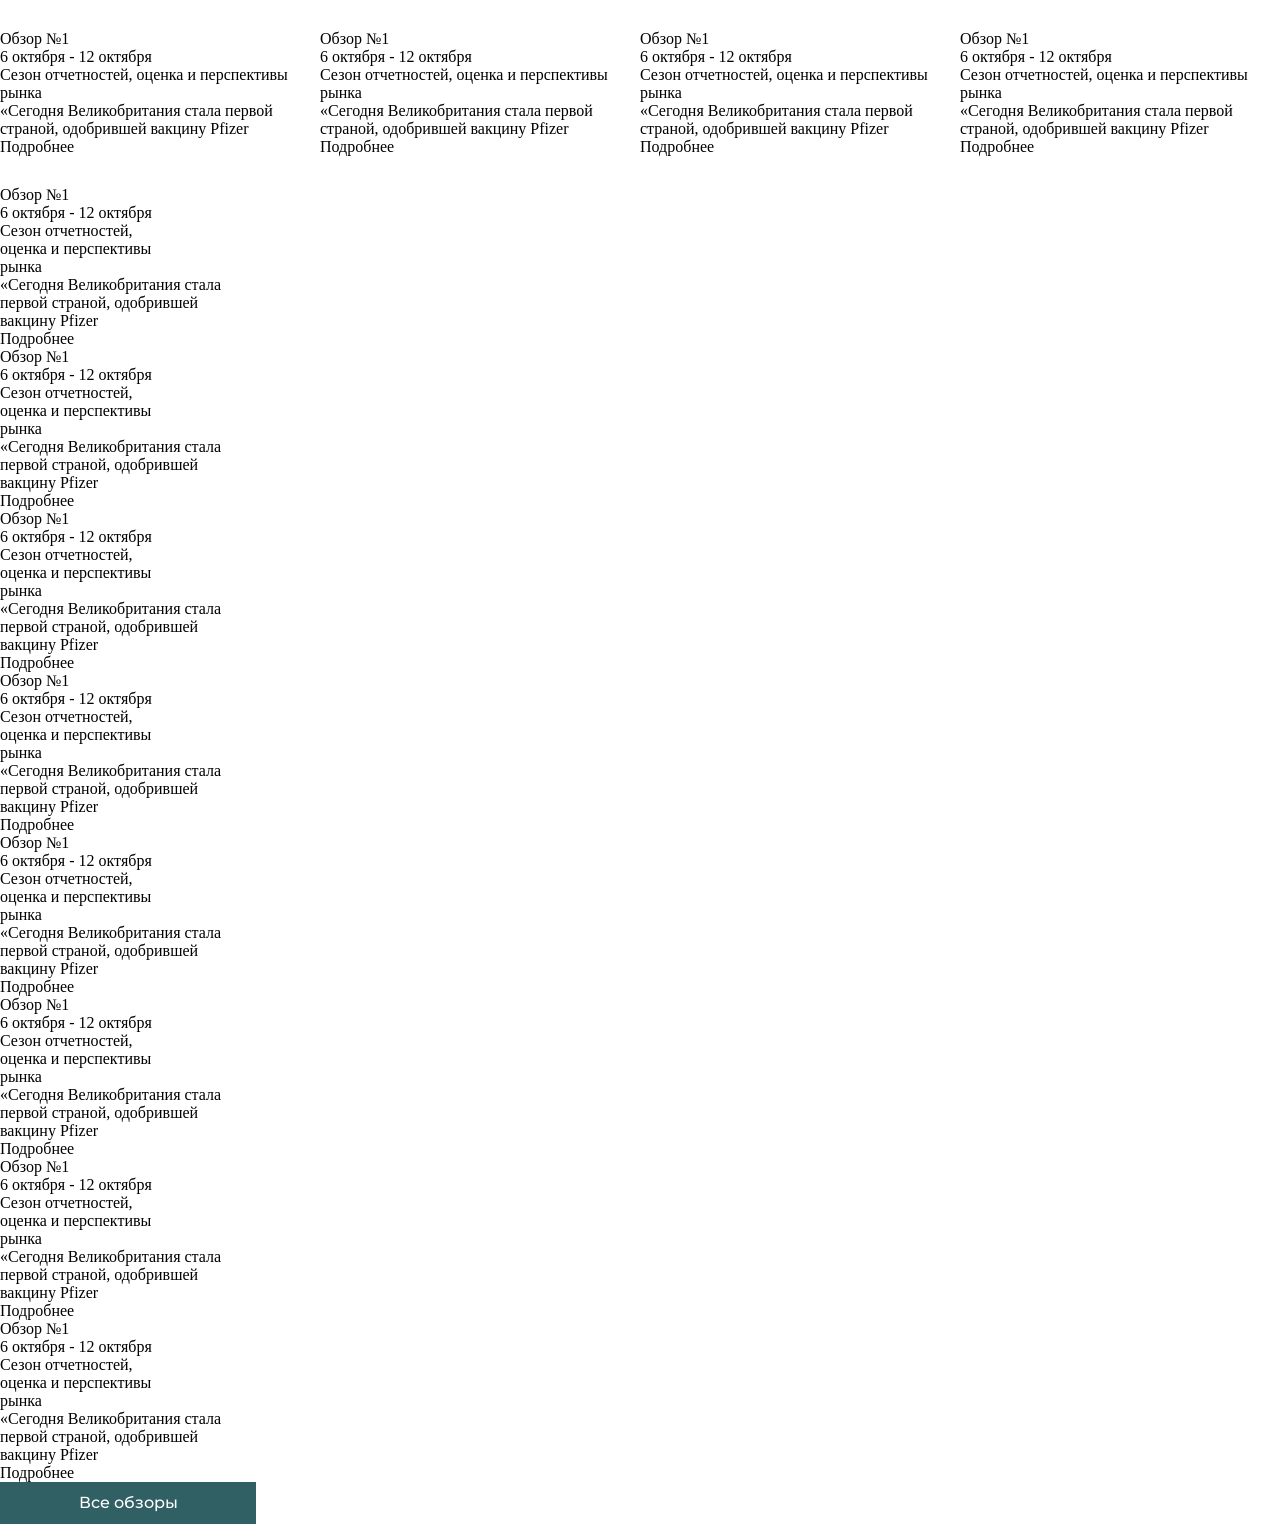
==== commit a9325f92: "added index.html" ====
--- a/index.html
+++ b/index.html
@@ -1,293 +1,177 @@
 <!DOCTYPE html>
-<html lang="en">
+<html lang="ru">
 <head>
-  <meta charset="UTF-8">
-  <meta name="viewport" content="width=device-width, initial-scale=1.0">
-  <link href="css/style.css" rel="stylesheet">
-  <title>DudeShape</title>
+    <meta charset="UTF-8">
+    <meta name="viewport" content="width=device-width, initial-scale=1.0">
+    <link rel="stylesheet" href="css/style.css" type="text/css">
+    <title>lesson-3</title>
 </head>
 <body>
-  <header class="header">
-    <a class="header__logo">DudeShape</a>
-    <div class="header__burger">
-      <span></span>
-    </div>
-    <nav class="header__menu">
-      <ul class="menu-list">
-        <li class="menu-list-item"><a href="#home" class="menu-list-item">Home</a></li>
-        <li class="menu-list-item"><a href="#about" class="menu-list-item">About</a></li>
-        <li class="menu-list-item"><a href="#features" class="menu-list-item">Features</a></li>
-        <li class="menu-list-item"><a href="#contact" class="menu-list-item">Contact</a></li>
-      </ul>
-    </nav>
-    <div class="header__img">
-      <img src="images/loupe.svg" class="images" alt="loupe">
-      <img src="images/menu.svg" class="images" alt="menu">
-    </div>
-  </header>
+    <main>
+        <ul class="cards">
+            <li class="cards__list">
+                <section class="card">
+                    <p class="card__header">Обзор №1</p>
+                        <p class="card__data">6 октября - 12 октября</p>
+                        <p class="card__content-main">Сезон отчетностей,
+                            оценка и перспективы 
+                            рынка</p>
+                        <p class="card__content">«Сегодня Великобритания стала 
+                            первой страной, одобрившей 
+                            вакцину Pfizer</p>
+                            <p class="card__footer">Подробнее</p>
+                    </section>
+            </li>
+            <li class="cards__list">
+                <section class="card">
+                    <p class="card__header">Обзор №1</p>
+                        <p class="card__data">6 октября - 12 октября</p>
+                        <p class="card__content-main">Сезон отчетностей,
+                            оценка и перспективы 
+                            рынка</p>
+                        <p class="card__content">«Сегодня Великобритания стала 
+                            первой страной, одобрившей
+                            вакцину Pfizer</p>
+                            <p class="card__footer">Подробнее</p>
+                    </section>
+            </li>
+            <li class="cards__list">
+                <section class="card">
+                    <p class="card__header">Обзор №1</p>
+                        <p class="card__data">6 октября - 12 октября</p>
+                        <p class="card__content-main">Сезон отчетностей,
+                            оценка и перспективы
+                            рынка</p>
+                        <p class="card__content">«Сегодня Великобритания стала 
+                            первой страной, одобрившей
+                            вакцину Pfizer</p>
+                            <p class="card__footer">Подробнее</p>
+                    </section>
+            </li>
+            <li class="cards__list">
+                <section class="card">
+                    <p class="card__header">Обзор №1</p>
+                        <p class="card__data">6 октября - 12 октября</p>
+                        <p class="card__content-main">Сезон отчетностей, 
+                            оценка и перспективы 
+                            рынка</p>
+                        <p class="card__content">«Сегодня Великобритания стала
+                            первой страной, одобрившей 
+                            вакцину Pfizer</p>
+                            <p class="card__footer">Подробнее</p>
+                    </section>
+            </li>
+        </ul>
 
-  <main class="content" id="home">
-    <section class="promo">
-      <img src="images/chair.png" class="promo__img" alt="furniture">
-      <div class="promo__section">
-        <h1 class="promo__section-title">We Help You Make Modern Furniture</h1>
-        <p class="promo__section-subtitle">A passion for inspired design. Uniquely beautiful materials. An elevated aesthetic. Crafted with the idea that great design tells a story.</p>
-        <a href="#" class="promo__section-link">Explore More</a>
-      </div>
-    </section>
+    <li class="cards__list">
+        <section class="card">
+            <header class="card__header">Обзор №1</header>
+                <section class="card__data">6 октября - 12 октября</section>
+                <section class="card__content-main">Сезон отчетностей, <br>
+                    оценка и перспективы <br>
+                    рынка</section>
+                <section class="card__content">«Сегодня Великобритания стала <br>
+                    первой страной, одобрившей <br>
+                    вакцину Pfizer</section>
+                    <section class="card__footer">Подробнее</section>
+            </section>
+    </li>
+    <li class="cards__list">
+        <section class="card">
+            <header class="card__header">Обзор №1</header>
+                <section class="card__data">6 октября - 12 октября</section>
+                <section class="card__content-main">Сезон отчетностей, <br>
+                    оценка и перспективы <br>
+                    рынка</section>
+                <section class="card__content">«Сегодня Великобритания стала <br>
+                    первой страной, одобрившей <br>
+                    вакцину Pfizer</section>
+                    <section class="card__footer">Подробнее</section>
+            </section>
+    </li>
+    <li class="cards__list">
+        <section class="card">
+            <header class="card__header">Обзор №1</header>
+                <section class="card__data">6 октября - 12 октября</section>
+                <section class="card__content-main">Сезон отчетностей, <br>
+                    оценка и перспективы <br>
+                    рынка</section>
+                <section class="card__content">«Сегодня Великобритания стала <br>
+                    первой страной, одобрившей <br>
+                    вакцину Pfizer</section>
+                    <section class="card__footer">Подробнее</section>
+            </section>
+    </li>
+    <li class="cards__list">
+        <section class="card">
+            <header class="card__header">Обзор №1</header>
+                <section class="card__data">6 октября - 12 октября</section>
+                <section class="card__content-main">Сезон отчетностей, <br>
+                    оценка и перспективы <br>
+                    рынка</section>
+                <section class="card__content">«Сегодня Великобритания стала <br>
+                    первой страной, одобрившей <br>
+                    вакцину Pfizer</section>
+                    <section class="card__footer">Подробнее</section>
+            </section>
+    </li>
 
-    <section class="partners" id="features">
-      <h2 class="partners__title">Trusted by 20,000+ companies</h2>
-      <img src="images/mastercard.png" class="partners__img" alt="logo-mastercard">
-      <img src="images/airbnb.png" class="partners__img" alt="logo-airbnb">
-      <img src="images/uber.png" class="partners__img" alt="logo-uber">
-      <img src="images/paypal.png" class="partners__img" alt="logo-paypal">
-      <img src="images/visa.png" class="partners__img" alt="logo-visa">
-      <img src="images/stripe.png" class="partners__img" alt="logo-stripe">
-    </section>
-
-    <section class="about" id="about">
-      <img src="images/about.png" class="about__img" alt="furniture">
-      <div class="about__section">
-        <h2 class="about__section-title">About Us</h2>
-        <p class="about__section-subtitle">Our own production allows us to realize almost any premium-class built-in and cabinet furniture made of solid alder, oak, ash or MDF, including according to the Customer's design project.</p>
-        <ul class="about__section-list">
-          <li class="about__section-img">
-            <img src="images/icon-1.svg" alt="icon-1">
-          </li>
-          <li class="about__section-term">Best Quality</li>
-          <li class="about__section-item">We provide full control over every step of manufacturing our products.</li>
-          <li class="about__section-img">
-            <img src="images/icon-2.svg" alt="icon-2">
-          </li>
-          <li class="about__section-term">100% Secure</li>
-          <li class="about__section-item">All goods are packed and arrive safely and in excellent condition.</li>
-          <li class="about__section-img">
-            <img src="images/icon-3.svg" alt="icon-3">
-          </li>
-          <li class="about__section-term">Free Shopping</li>
-          <li class="about__section-item">We offer fast and profitable delivery.</li>
-        </ul>
-      </div>
-    </section>
-
-    <section class="demand">
-      <h2 class="demand__title">Our Popular Furniture</h2>
-      <p class="demand__subtitle">Our quality guarantees include a full range of documents required for the import and export of goods, as well as for successful business in the global market. We provide you with reliability and confidence.</p>
-      <img src="images/arrow-1.svg" class="demand__img" alt="arrow">
-      <img src="images/arrow-2.svg" class="demand__img" alt="arrow">
-      <div class="cards">
-        <div class="demand__content center">
-          <div class="demand__section">
-            <img src="images/image-1.png" class="demand__section-img" alt="furniture">
-          </div>
-          <div class="back">
-            <div class="back-content center">
-              <p class="demand__section-text">White Swan Chair</p>
-              <img src="images/group-1.svg" class="demand__section-images" alt="icon">
-              <img src="images/group-3.svg" class="demand__section-images" alt="icon">
-              <span class="demand__section-price">$40</span>
-              <button type="button" class="demand__section-btn">Buy Now</button>
-            </div>
-          </div>
-        </div>
-        <div class="demand__content center">
-          <div class="demand__section">
-            <img src="images/image-2.png" class="demand__section-img" alt="furniture">
-          </div>
-          <div class="back">
-            <div class="back-content center">
-              <p class="demand__section-text">White Swan Chair</p>
-              <img src="images/group-2.svg" class="demand__section-images" alt="icon">
-              <img src="images/group-3.svg" class="demand__section-images" alt="icon">
-              <span class="demand__section-price">$40</span>
-              <button type="button" class="demand__section-btn">Buy Now</button>
-            </div>
-          </div>
-        </div>
-        <div class="demand__content center">
-          <div class="demand__section">
-            <img src="images/image-3.png" class="demand__section-img" alt="furniture">
-          </div>
-          <div class="back">
-            <div class="back-content center">
-              <p class="demand__section-text">White Swan Chair</p>
-              <img src="images/group-2.svg" class="demand__section-images" alt="icon">
-              <img src="images/group-3.svg" class="demand__section-images" alt="icon">
-              <span class="demand__section-price">$40</span>
-              <button type="button" class="demand__section-btn">Buy Now</button>
-            </div>
-          </div>
-        </div>
-      </div>
-    </section>
-
-    <section class="furniture">
-      <h2 class="furniture__title">All Furniture</h2>
-      <ul class="furniture__list">
-        <li class="list__item is-active" data-tab="room">By Room</li>
-        <li class="list__item" data-tab="category">By Category</li>
-        <li class="list__item" data-tab="style">By Style</li>
-      </ul>
-      <div class="furniture__section is-active" id="room">
-        <img src="images/furniture-1.png" class="furniture__img" alt="furniture">
-        <img src="images/furniture-2.png" class="furniture__img" alt="furniture">
-        <img src="images/furniture-3.png" class="furniture__img" alt="furniture">
-        <img src="images/furniture-4.png" class="furniture__img is-active" alt="furniture">
-        <img src="images/furniture-5.png" class="furniture__img" alt="furniture">
-        <img src="images/furniture-6.png" class="furniture__img" alt="furniture">
-        <div class="section__item">
-          <div class="section__item-item">
-            <img src="images/sofa.svg" class="section__item-img" alt="icon">
-            <p class="section__item-text">Living Room</p>
-          </div>
-          <div class="section__item-item">
-            <img src="images/kitchen.svg" class="section__item-img" alt="icon">
-            <p class="section__item-text">Kitchen</p>
-          </div>
-          <div class="section__item-item">
-            <img src="images/dining.svg" class="section__item-img" alt="icon">
-            <p class="section__item-text">Dining Room</p>
-          </div>
-          <div class="section__item-item is-active">
-            <img src="images/office.svg" class="section__item-img" alt="icon">
-            <p class="section__item-text">Office</p>
-          </div>
-          <div class="section__item-item">
-            <img src="images/bed.svg" class="section__item-img" alt="icon">
-            <p class="section__item-text">Bed Room</p>
-          </div>
-          <div class="section__item-item">
-            <img src="images/hallway.svg" class="section__item-img" alt="icon">
-            <p class="section__item-text">Hallway</p>
-          </div>
-        </div>  
-      </div>
-
-      <div class="furniture__section" id="category">
-        <img src="images/furniture-12.png" class="furniture__img" alt="furniture">
-        <img src="images/furniture-22.png" class="furniture__img" alt="furniture">
-        <img src="images/furniture-32.png" class="furniture__img" alt="furniture">
-        <img src="images/furniture-42.png" class="furniture__img is-active" alt="furniture">
-        <div class="section__item">
-          <div class="section__item-item">
-            <img src="images/bed.svg" class="section__item-img" alt="icon">
-            <p class="section__item-text">Upholstered Furniture</p>
-          </div>
-          <div class="section__item-item">
-            <img src="images/hallway.svg" class="section__item-img" alt="icon">
-            <p class="section__item-text">Cabinet Furniture</p>
-          </div>
-          <div class="section__item-item">
-            <img src="images/dining.svg" class="section__item-img" alt="icon">
-            <p class="section__item-text">Kitchen Furniture</p>
-          </div>
-          <div class="section__item-item is-active">
-            <img src="images/office.svg" class="section__item-img" alt="icon">
-            <p class="section__item-text">Office Furniture</p>
-          </div>
-        </div>
-      </div>
-
-      <div class="furniture__section is-active" id="style">
-        <img src="images/furniture-13.png" class="furniture__img" alt="furniture">
-        <img src="images/furniture-23.png" class="furniture__img" alt="furniture">
-        <img src="images/furniture-33.png" class="furniture__img" alt="furniture">
-        <img src="images/furniture-43.png" class="furniture__img is-active" alt="furniture">
-        <img src="images/furniture-53.png" class="furniture__img" alt="furniture">
-        <img src="images/furniture-63.png" class="furniture__img" alt="furniture">
-        <div class="section__item">
-          <div class="section__item-item">
-            <p class="section__item-text">Classic</p>
-          </div>
-          <div class="section__item-item">
-            <p class="section__item-text">Gothic</p>
-          </div>
-          <div class="section__item-item">
-            <p class="section__item-text">Modern</p>
-          </div>
-          <div class="section__item-item is-active">
-            <p class="section__item-text">Minimalism</p>
-          </div>
-          <div class="section__item-item">
-            <p class="section__item-text">Baroque</p>
-          </div>
-          <div class="section__item-item">
-            <p class="section__item-text">High-tech</p>
-          </div>
-        </div>  
-      </div>
-    </section>
-
-    <section class="customers">
-      <div class="custom"></div>
-      <img src="images/images.png" class="customers__img" alt="furniture">
-      <div class="customers__customers">
-        <h2 class="customers__title">Our customers are verry important to us!</h2>
-        <p class="customers__text">We appreciate every opinion. Your feedback shapes our product range and service.  Tell us about your experience and get exclusive offers for participation.</p>
-        <img src="images/customer.png" class="review-img" alt="customer">
-        <div class="customers__review">
-          <p class="review-custom">Mh Jibon</p>
-          <img src="images/star.svg" class="review-icon" alt="icon">
-          <span class="review-num">4.8</span>
-        </div>
-      </div>
-    </section>
-
-    <section class="feedback">
-      <h2 class="feedback__title">Subscribe to get the latest news about us</h2>
-      <p class="feedback__text">Secret discounts are waiting for you — leave your email!</p>
-      <input type="email" name="email" class="email" placeholder="Enter your email">
-      <button type="submit" class="button">Register</button>
-    </section>
-  </main>
-
-  <footer class="footer" id="contact">
-    <div class="footer__content">
-      <div class="footer__section">
-        <h3 class="section__title">DudeShape</h3>
-        <p class="section__text">All of our furniture uses the best materials and choices for our customers.</p>
-        <h3 class="section__subtitle">Follow Us :</h3>
-        <a href="#" class="section__link">
-          <img src="images/facebook.svg" class="section__link-img" alt="logo-facebook">
-        </a>
-        <a href="#" class="section__link">
-          <img src="images/twitter.svg" class="section__link-img" alt="logo-twitter">
-        </a>
-        <a href="#" class="section__link">
-          <img src="images/youtube.svg" class="section__link-img" alt="logo-youtube">
-        </a>
-      </div>
-      <div class="footer__list">
-        <h3 class="list__title">Take a tour</h3>
-        <ul class="list__list">
-          <li class="list__items"><a href="#">Features</a></li>
-          <li class="list__items"><a href="#">Pricing</a></li>
-          <li class="list__items"><a href="#">Product</a></li>
-          <li class="list__items"><a href="#">Support</a></li>
-        </ul>
-      </div>
-      <div class="footer__list">
-        <h3 class="list__title">Our company</h3>
-        <ul class="list__list">
-          <li class="list__items"><a href="#">About Us</a></li>
-          <li class="list__items"><a href="#">Blog</a></li>
-          <li class="list__items"><a href="#">Media</a></li>
-          <li class="list__items"><a href="#">Contact Us</a></li>
-        </ul>
-      </div>
-      <div class="footer__section">
-        <h3 class="list__title">Subscribe</h3>
-        <p class="section__text">Subscribe to get the latest news from us</p>
-        <div class="email-1">
-          <input type="email" name="email" class="email-1" placeholder="Email Address">
-        </div>
-      </div>
-    </div>
-
-    <p class="footer__text">Copyright @ 2021. Crafted with love.</p> 
-  </footer>
-  <script src="js/jquery-3.7.1.min.js"></script>
-  <script src="js/script.js"></script>
+    <li class="cards__list">
+        <section class="card">
+            <header class="card__header">Обзор №1</header>
+                <section class="card__data">6 октября - 12 октября</section>
+                <section class="card__content-main">Сезон отчетностей, <br>
+                    оценка и перспективы <br>
+                    рынка</section>
+                <section class="card__content">«Сегодня Великобритания стала <br>
+                    первой страной, одобрившей <br>
+                    вакцину Pfizer</section>
+                    <section class="card__footer">Подробнее</section>
+            </section>
+    </li>
+    <li class="cards__list">
+        <section class="card">
+            <header class="card__header">Обзор №1</header>
+                <section class="card__data">6 октября - 12 октября</section>
+                <section class="card__content-main">Сезон отчетностей, <br>
+                    оценка и перспективы <br>
+                    рынка</section>
+                <section class="card__content">«Сегодня Великобритания стала <br>
+                    первой страной, одобрившей <br>
+                    вакцину Pfizer</section>
+                    <section class="card__footer">Подробнее</section>
+            </section>
+    </li>
+    <li class="cards__list">
+        <section class="card">
+            <header class="card__header">Обзор №1</header>
+                <section class="card__data">6 октября - 12 октября</section>
+                <section class="card__content-main">Сезон отчетностей, <br>
+                    оценка и перспективы <br>
+                    рынка</section>
+                <section class="card__content">«Сегодня Великобритания стала <br>
+                    первой страной, одобрившей <br>
+                    вакцину Pfizer</section>
+                    <section class="card__footer">Подробнее</section>
+            </section>
+    </li>
+    <li class="cards__list">
+        <section class="card">
+            <header class="card__header">Обзор №1</header>
+                <section class="card__data">6 октября - 12 октября</section>
+                <section class="card__content-main">Сезон отчетностей, <br>
+                    оценка и перспективы <br>
+                    рынка</section>
+                <section class="card__content">«Сегодня Великобритания стала <br>
+                    первой страной, одобрившей <br>
+                    вакцину Pfizer</section>
+                    <section class="card__footer">Подробнее</section>
+            </section>
+    </li>
+</ul>
+<button class="button">
+    <a href="#" class="button__link">Все обзоры</a>
+</button>
+    </main> 
 </body>
 </html>
--- a/css/style.css
+++ b/css/style.css
@@ -1,6 +1,6 @@
 @font-face{
   font-family: "Montserrat";
-  src: url("fonts/Montserrat-VariableFont_wght.ttf") format("truetype");
+  src: url("../fonts/Montserrat-VariableFont_wght.ttf") format("truetype");
   font-weight: 400;
   font-style: normal;
   font-display: swap;
@@ -8,7 +8,7 @@
 
 @font-face{
   font-family: "Montserrat";
-  src: url("fonts/Montserrat-VariableFont_wght.ttf") format("truetype");
+  src: url("../fonts/Montserrat-VariableFont_wght.ttf") format("truetype");
   font-weight: 500;
   font-style: normal;
   font-display: swap;
@@ -16,7 +16,7 @@
 
 @font-face{
   font-family: "Montserrat";
-  src: url("fonts/Montserrat-VariableFont_wght.ttf") format("truetype");
+  src: url("../fonts/Montserrat-VariableFont_wght.ttf") format("truetype");
   font-weight: 700;
   font-style: normal;
   font-display: swap;
@@ -585,7 +585,7 @@
     height: 25px; 
     transform: translateY(25%);
     right: 20px;
-    background-image: url(images/ellipse.svg);
+    background-image: url(../images/ellipse.svg);
     background-size: cover;
     background-repeat: no-repeat;
   }
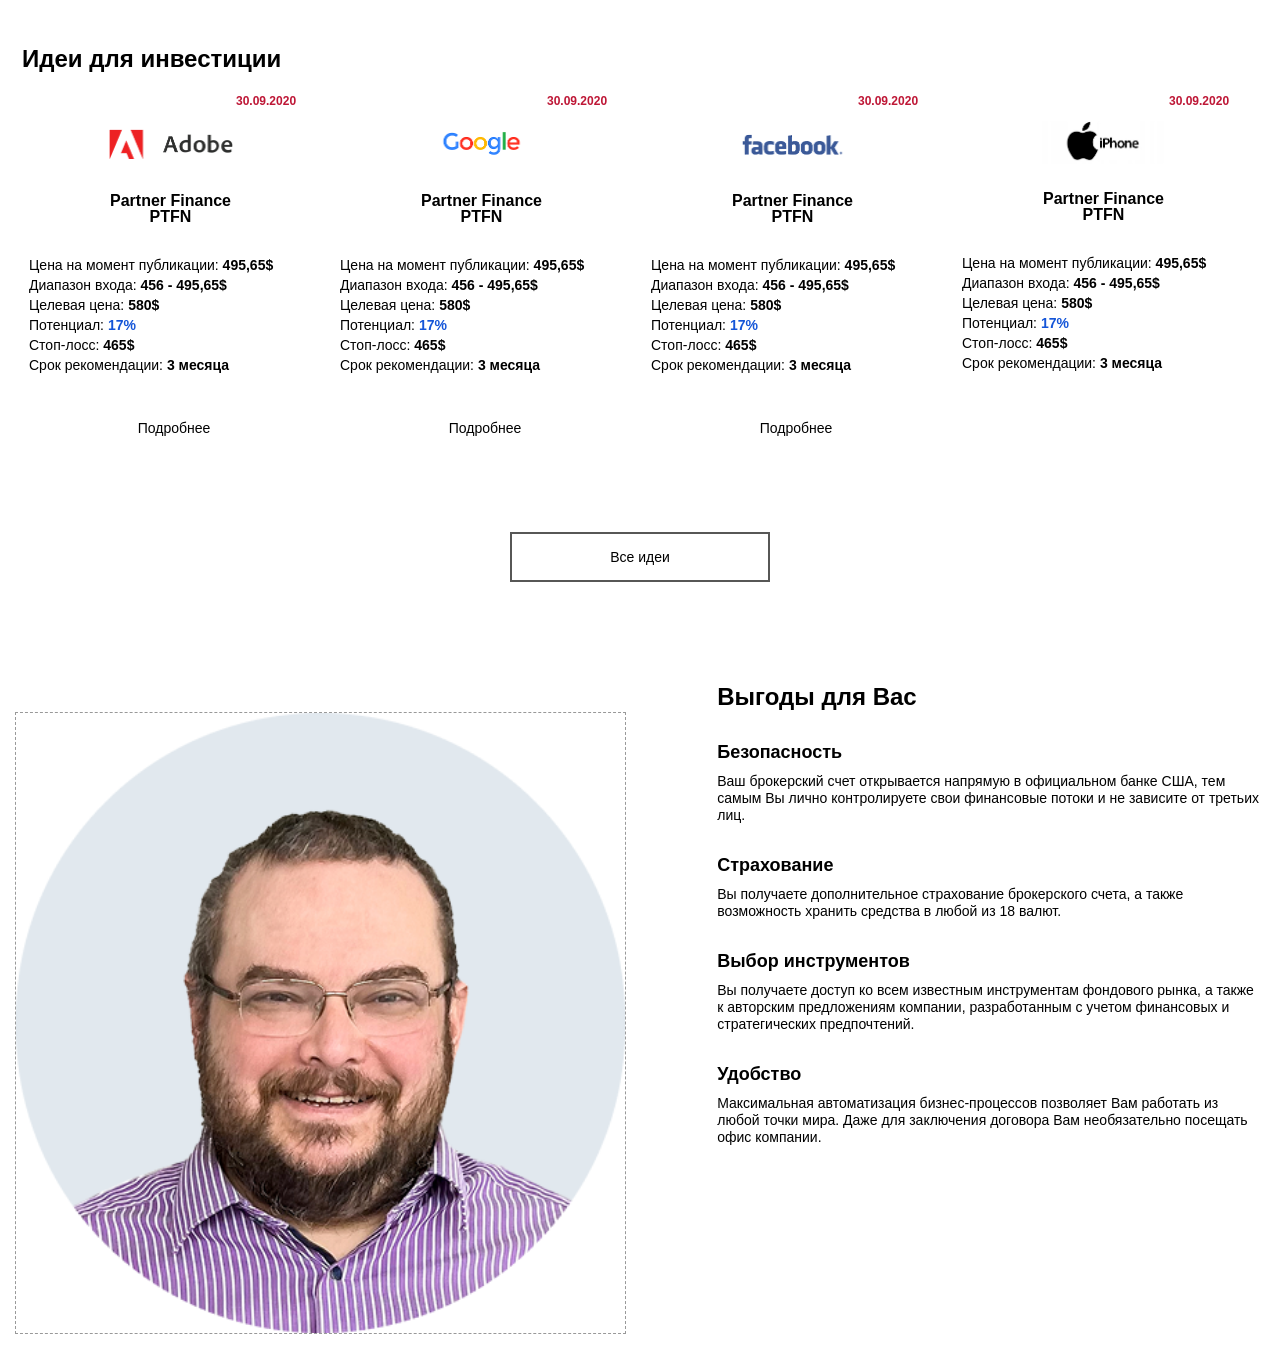
==== commit 9e1cfee1: "index.html" ====
--- a/index.html
+++ b/index.html
@@ -1,177 +1,91 @@
 <!DOCTYPE html>
-<html lang="ru">
+<html lang="en">
 <head>
     <meta charset="UTF-8">
     <meta name="viewport" content="width=device-width, initial-scale=1.0">
-    <link rel="stylesheet" href="css/style.css" type="text/css">
-    <title>lesson-3</title>
+    <link rel="stylesheet" href="style.css">
+    <title>Content</title>
 </head>
 <body>
-    <main>
-        <ul class="cards">
-            <li class="cards__list">
-                <section class="card">
-                    <p class="card__header">Обзор №1</p>
-                        <p class="card__data">6 октября - 12 октября</p>
-                        <p class="card__content-main">Сезон отчетностей,
-                            оценка и перспективы 
-                            рынка</p>
-                        <p class="card__content">«Сегодня Великобритания стала 
-                            первой страной, одобрившей 
-                            вакцину Pfizer</p>
-                            <p class="card__footer">Подробнее</p>
-                    </section>
-            </li>
-            <li class="cards__list">
-                <section class="card">
-                    <p class="card__header">Обзор №1</p>
-                        <p class="card__data">6 октября - 12 октября</p>
-                        <p class="card__content-main">Сезон отчетностей,
-                            оценка и перспективы 
-                            рынка</p>
-                        <p class="card__content">«Сегодня Великобритания стала 
-                            первой страной, одобрившей
-                            вакцину Pfizer</p>
-                            <p class="card__footer">Подробнее</p>
-                    </section>
-            </li>
-            <li class="cards__list">
-                <section class="card">
-                    <p class="card__header">Обзор №1</p>
-                        <p class="card__data">6 октября - 12 октября</p>
-                        <p class="card__content-main">Сезон отчетностей,
-                            оценка и перспективы
-                            рынка</p>
-                        <p class="card__content">«Сегодня Великобритания стала 
-                            первой страной, одобрившей
-                            вакцину Pfizer</p>
-                            <p class="card__footer">Подробнее</p>
-                    </section>
-            </li>
-            <li class="cards__list">
-                <section class="card">
-                    <p class="card__header">Обзор №1</p>
-                        <p class="card__data">6 октября - 12 октября</p>
-                        <p class="card__content-main">Сезон отчетностей, 
-                            оценка и перспективы 
-                            рынка</p>
-                        <p class="card__content">«Сегодня Великобритания стала
-                            первой страной, одобрившей 
-                            вакцину Pfizer</p>
-                            <p class="card__footer">Подробнее</p>
-                    </section>
-            </li>
-        </ul>
+    <h2 class="content__text">Идеи для инвестиции</h2>
+    <div class="content">
+        <div class="content__info">
+            <time class="content__info-time">30.09.2020</time>
+            <div class="content__info-card">
+                <img src="images/logo fin 1.png" alt="logo-adobe" class="content__info-img">
+                <h2 class="content__info-card-title">Partner Finance <br>PTFN</h2>
+                <p class="content__info-card-text">Цена на момент публикации: <span class="content__info-card-txt">495,65$</span></p>
+                <p class="content__info-card-text">Диапазон входа: <span class="content__info-card-txt">456 - 495,65$</span></p> 
+                <p class="content__info-card-text">Целевая цена: <span class="content__info-card-txt">580$</span></p>
+                <p class="content__info-card-text">Потенциал: <span class="content__info-card-txt_active">17%</span></p>
+                <p class="content__info-card-text">Стоп-лосс: <span class="content__info-card-txt">465$</span></p>
+                <p class="content__info-card-text">Срок рекомендации: <span class="content__info-card-txt">3 месяца</span></p>
+            </div>
+            <a href="#" class="content__info-button">Подробнее</a>
+        </div>
 
-    <li class="cards__list">
-        <section class="card">
-            <header class="card__header">Обзор №1</header>
-                <section class="card__data">6 октября - 12 октября</section>
-                <section class="card__content-main">Сезон отчетностей, <br>
-                    оценка и перспективы <br>
-                    рынка</section>
-                <section class="card__content">«Сегодня Великобритания стала <br>
-                    первой страной, одобрившей <br>
-                    вакцину Pfizer</section>
-                    <section class="card__footer">Подробнее</section>
-            </section>
-    </li>
-    <li class="cards__list">
-        <section class="card">
-            <header class="card__header">Обзор №1</header>
-                <section class="card__data">6 октября - 12 октября</section>
-                <section class="card__content-main">Сезон отчетностей, <br>
-                    оценка и перспективы <br>
-                    рынка</section>
-                <section class="card__content">«Сегодня Великобритания стала <br>
-                    первой страной, одобрившей <br>
-                    вакцину Pfizer</section>
-                    <section class="card__footer">Подробнее</section>
-            </section>
-    </li>
-    <li class="cards__list">
-        <section class="card">
-            <header class="card__header">Обзор №1</header>
-                <section class="card__data">6 октября - 12 октября</section>
-                <section class="card__content-main">Сезон отчетностей, <br>
-                    оценка и перспективы <br>
-                    рынка</section>
-                <section class="card__content">«Сегодня Великобритания стала <br>
-                    первой страной, одобрившей <br>
-                    вакцину Pfizer</section>
-                    <section class="card__footer">Подробнее</section>
-            </section>
-    </li>
-    <li class="cards__list">
-        <section class="card">
-            <header class="card__header">Обзор №1</header>
-                <section class="card__data">6 октября - 12 октября</section>
-                <section class="card__content-main">Сезон отчетностей, <br>
-                    оценка и перспективы <br>
-                    рынка</section>
-                <section class="card__content">«Сегодня Великобритания стала <br>
-                    первой страной, одобрившей <br>
-                    вакцину Pfizer</section>
-                    <section class="card__footer">Подробнее</section>
-            </section>
-    </li>
+        <div class="content__info">
+            <time class="content__info-time">30.09.2020</time>
+            <div class="content__info-card">
+                <img src="images/logo fin 2.png" alt="logo-adobe" class="content__info-img">
+                <h2 class="content__info-card-title">Partner Finance <br>PTFN</h2>
+                <p class="content__info-card-text">Цена на момент публикации: <span class="content__info-card-txt">495,65$</span></p>
+                <p class="content__info-card-text">Диапазон входа: <span class="content__info-card-txt">456 - 495,65$</span></p> 
+                <p class="content__info-card-text">Целевая цена: <span class="content__info-card-txt">580$</span></p>
+                <p class="content__info-card-text">Потенциал: <span class="content__info-card-txt_active">17%</span></p>
+                <p class="content__info-card-text">Стоп-лосс: <span class="content__info-card-txt">465$</span></p>
+                <p class="content__info-card-text">Срок рекомендации: <span class="content__info-card-txt">3 месяца</span></p>
+            </div>
+            <a href="#" class="content__info-button">Подробнее</a>
+        </div>
 
-    <li class="cards__list">
-        <section class="card">
-            <header class="card__header">Обзор №1</header>
-                <section class="card__data">6 октября - 12 октября</section>
-                <section class="card__content-main">Сезон отчетностей, <br>
-                    оценка и перспективы <br>
-                    рынка</section>
-                <section class="card__content">«Сегодня Великобритания стала <br>
-                    первой страной, одобрившей <br>
-                    вакцину Pfizer</section>
-                    <section class="card__footer">Подробнее</section>
-            </section>
-    </li>
-    <li class="cards__list">
-        <section class="card">
-            <header class="card__header">Обзор №1</header>
-                <section class="card__data">6 октября - 12 октября</section>
-                <section class="card__content-main">Сезон отчетностей, <br>
-                    оценка и перспективы <br>
-                    рынка</section>
-                <section class="card__content">«Сегодня Великобритания стала <br>
-                    первой страной, одобрившей <br>
-                    вакцину Pfizer</section>
-                    <section class="card__footer">Подробнее</section>
-            </section>
-    </li>
-    <li class="cards__list">
-        <section class="card">
-            <header class="card__header">Обзор №1</header>
-                <section class="card__data">6 октября - 12 октября</section>
-                <section class="card__content-main">Сезон отчетностей, <br>
-                    оценка и перспективы <br>
-                    рынка</section>
-                <section class="card__content">«Сегодня Великобритания стала <br>
-                    первой страной, одобрившей <br>
-                    вакцину Pfizer</section>
-                    <section class="card__footer">Подробнее</section>
-            </section>
-    </li>
-    <li class="cards__list">
-        <section class="card">
-            <header class="card__header">Обзор №1</header>
-                <section class="card__data">6 октября - 12 октября</section>
-                <section class="card__content-main">Сезон отчетностей, <br>
-                    оценка и перспективы <br>
-                    рынка</section>
-                <section class="card__content">«Сегодня Великобритания стала <br>
-                    первой страной, одобрившей <br>
-                    вакцину Pfizer</section>
-                    <section class="card__footer">Подробнее</section>
-            </section>
-    </li>
-</ul>
-<button class="button">
-    <a href="#" class="button__link">Все обзоры</a>
-</button>
-    </main> 
+        <div class="content__info">
+            <time class="content__info-time">30.09.2020</time>
+            <div class="content__info-card">
+                <img src="images/logo fin 3.png" alt="logo-adobe" class="content__info-img">
+                <h2 class="content__info-card-title">Partner Finance <br>PTFN</h2>
+                <p class="content__info-card-text">Цена на момент публикации: <span class="content__info-card-txt">495,65$</span></p>
+                <p class="content__info-card-text">Диапазон входа: <span class="content__info-card-txt">456 - 495,65$</span></p> 
+                <p class="content__info-card-text">Целевая цена: <span class="content__info-card-txt">580$</span></p>
+                <p class="content__info-card-text">Потенциал: <span class="content__info-card-txt_active">17%</span></p>
+                <p class="content__info-card-text">Стоп-лосс: <span class="content__info-card-txt">465$</span></p>
+                <p class="content__info-card-text">Срок рекомендации: <span class="content__info-card-txt">3 месяца</span></p>
+            </div>
+            <a href="#" class="content__info-button">Подробнее</a>
+        </div>
+
+        <div class="content__info">
+            <time class="content__info-time">30.09.2020</time>
+            <div class="content__info-card">
+                <img src="images/logo fin 4.png" alt="logo-adobe" class="content__info-img_active">
+                <h2 class="content__info-card-title">Partner Finance <br>PTFN</h2>
+                <p class="content__info-card-text">Цена на момент публикации: <span class="content__info-card-txt">495,65$</span></p>
+                <p class="content__info-card-text">Диапазон входа: <span class="content__info-card-txt">456 - 495,65$</span></p> 
+                <p class="content__info-card-text">Целевая цена: <span class="content__info-card-txt">580$</span></p>
+                <p class="content__info-card-text">Потенциал: <span class="content__info-card-txt_active">17%</span></p>
+                <p class="content__info-card-text">Стоп-лосс: <span class="content__info-card-txt">465$</span></p>
+                <p class="content__info-card-text">Срок рекомендации: <span class="content__info-card-txt">3 месяца</span></p>
+            </div>
+        </div>
+        <a href="#" class="content__info-button">Подробнее</a>
+    </div>
+    <a href="#" class="button-link">Все идеи</a>
+    <div class="contents">
+        <img src="images/Rectangle 1.png" alt="team-building" class="contents__block-img">
+
+        <div class="contents__txt">
+            <h2 class="contents__txt-title">Выгоды для Вас</h2>
+            <ul class="contents__txt-list">
+                <li class="contents__txt-term">Безопасность</li>
+                <li class="contents__txt-item">Ваш брокерский счет открывается напрямую в официальном банке США, тем самым Вы лично контролируете свои финансовые потоки и не зависите от третьих лиц.</li>
+                <li class="contents__txt-term">Страхование</li>
+                <li class="contents__txt-item">Вы получаете дополнительное страхование брокерского счета, а также возможность хранить средства в любой из 18 валют.</li>
+                <li class="contents__txt-term">Выбор инструментов</li>
+                <li class="contents__txt-item">Вы получаете доступ ко всем известным инструментам фондового рынка, а также к авторским предложениям компании, разработанным с учетом финансовых и стратегических предпочтений.</li>
+                <li class="contents__txt-term">Удобство</li>
+                <li class="contents__txt-item">Максимальная автоматизация бизнес-процессов позволяет Вам работать из любой точки мира. Даже для заключения договора Вам необязательно посещать офис компании.</li>
+            </ul>
+        </div>
+    </div>
 </body>
 </html>
--- a/style.css
+++ b/style.css
@@ -0,0 +1,155 @@
+@font-face{
+    font-family: "Montserrat";
+    src: url("/fonts/Montserrat-Regular.ttf") format("truetype");
+    font-weight: 400 600;
+    font-style: normal;
+    font-display: swap;
+}
+
+* {
+    margin: 0;
+    padding: 0;
+    outline: 0;
+    border: 0;
+    box-sizing: border-box;
+}
+
+:root{
+    --font: "Montserrat", sans-serif
+}
+
+li {
+    list-style: none;
+}
+
+.content {
+    display: flex;
+    justify-content: space-between;
+    margin-left: 22px;
+}
+
+.content__text {
+    font: 600 24px/1 var(--font);
+    max-width: 496px;
+    width: 100%;
+    margin-top: 47px;
+    margin-left: 22px;
+    display: inline-block;
+}
+
+.content__info {
+    max-width: 313px;
+    width: 100%;
+    margin-top: 20px;
+
+    &:first-child:hover {
+        border-radius: 5px;
+        box-shadow: 0px 4px 4px rgba(0, 0, 0, 0.25);
+    }
+
+    &:hover {
+        filter: drop-shadow(0px 10px 10px rgba(0, 0, 0, 0.25));
+    }
+
+    &:hover .content__info-button {
+        border: 2px solid #575756;
+    }
+}
+ 
+.content__info-time {
+    color: #BE1736;
+    font: 600 12px/100% var(--font);
+    margin: 28px 30px 377px 214px;
+}
+
+.content__info-img {
+    width: 125px;
+    margin: 20px 100px 30px 86px;
+}
+
+.content__info-img_active {
+    width: 125px;
+    margin: 12px 100px 23px 86px;
+}
+
+.content__info-card-title {
+    max-width: 213px;
+    width: 100%;
+    margin-right: 56px;
+    margin-left: 42px;
+    margin-bottom: 30px;
+    text-align: center;
+    font: 600 16px/1 var(--font);
+    
+}
+
+.content__info-card-text {
+    max-width: 298px;
+    width: 100%;
+    margin-right: 7px;
+    margin-left: 7px;
+    font: 400 14px/20px var(--font);
+}
+
+.content__info-card-txt, .content__info-card-txt_active {
+    font: 600 14px/20px var(--font);
+}
+
+.content__info-card-txt_active {
+    color:#1455D8;
+}
+
+.content__info-button , .button-link {
+    text-decoration: none;
+    text-align: center;
+    padding-top: 16px;
+    width: 260px;
+    height: 50px;
+    display: block;
+    font: 400 14px/1 var(--font);
+    color: #000;
+}
+
+.content__info-button {
+    margin: 30px 28px 27px 22px;
+}
+
+.button-link {
+    border: 2px solid #575756;
+    margin: 50px auto;
+}
+
+.contents {
+    display: flex;
+    margin: 100px 19px 22px 15px;
+}
+
+.contents__block-img {
+    width: 644px;
+    border: 1px dashed #999;
+    margin-right: 91px;
+    margin-top: 30px;
+}
+
+.contents__txt-title {
+    width: 496px;
+    font: 600 24px/29px var(--font);
+    margin-bottom: 30px;
+}
+
+.contents__txt-term {
+    max-width: 496px; 
+    width: 100%;
+    font: 600 18px/22px var(--font);
+    margin-bottom: 10px;
+}
+
+.contents__txt-item {
+    max-width: 573px;
+    width: 100%;
+    margin-bottom: 30px;
+    font: 400 14px/17px var(--font);
+&:last-child {
+    margin-bottom: 0;
+}
+}
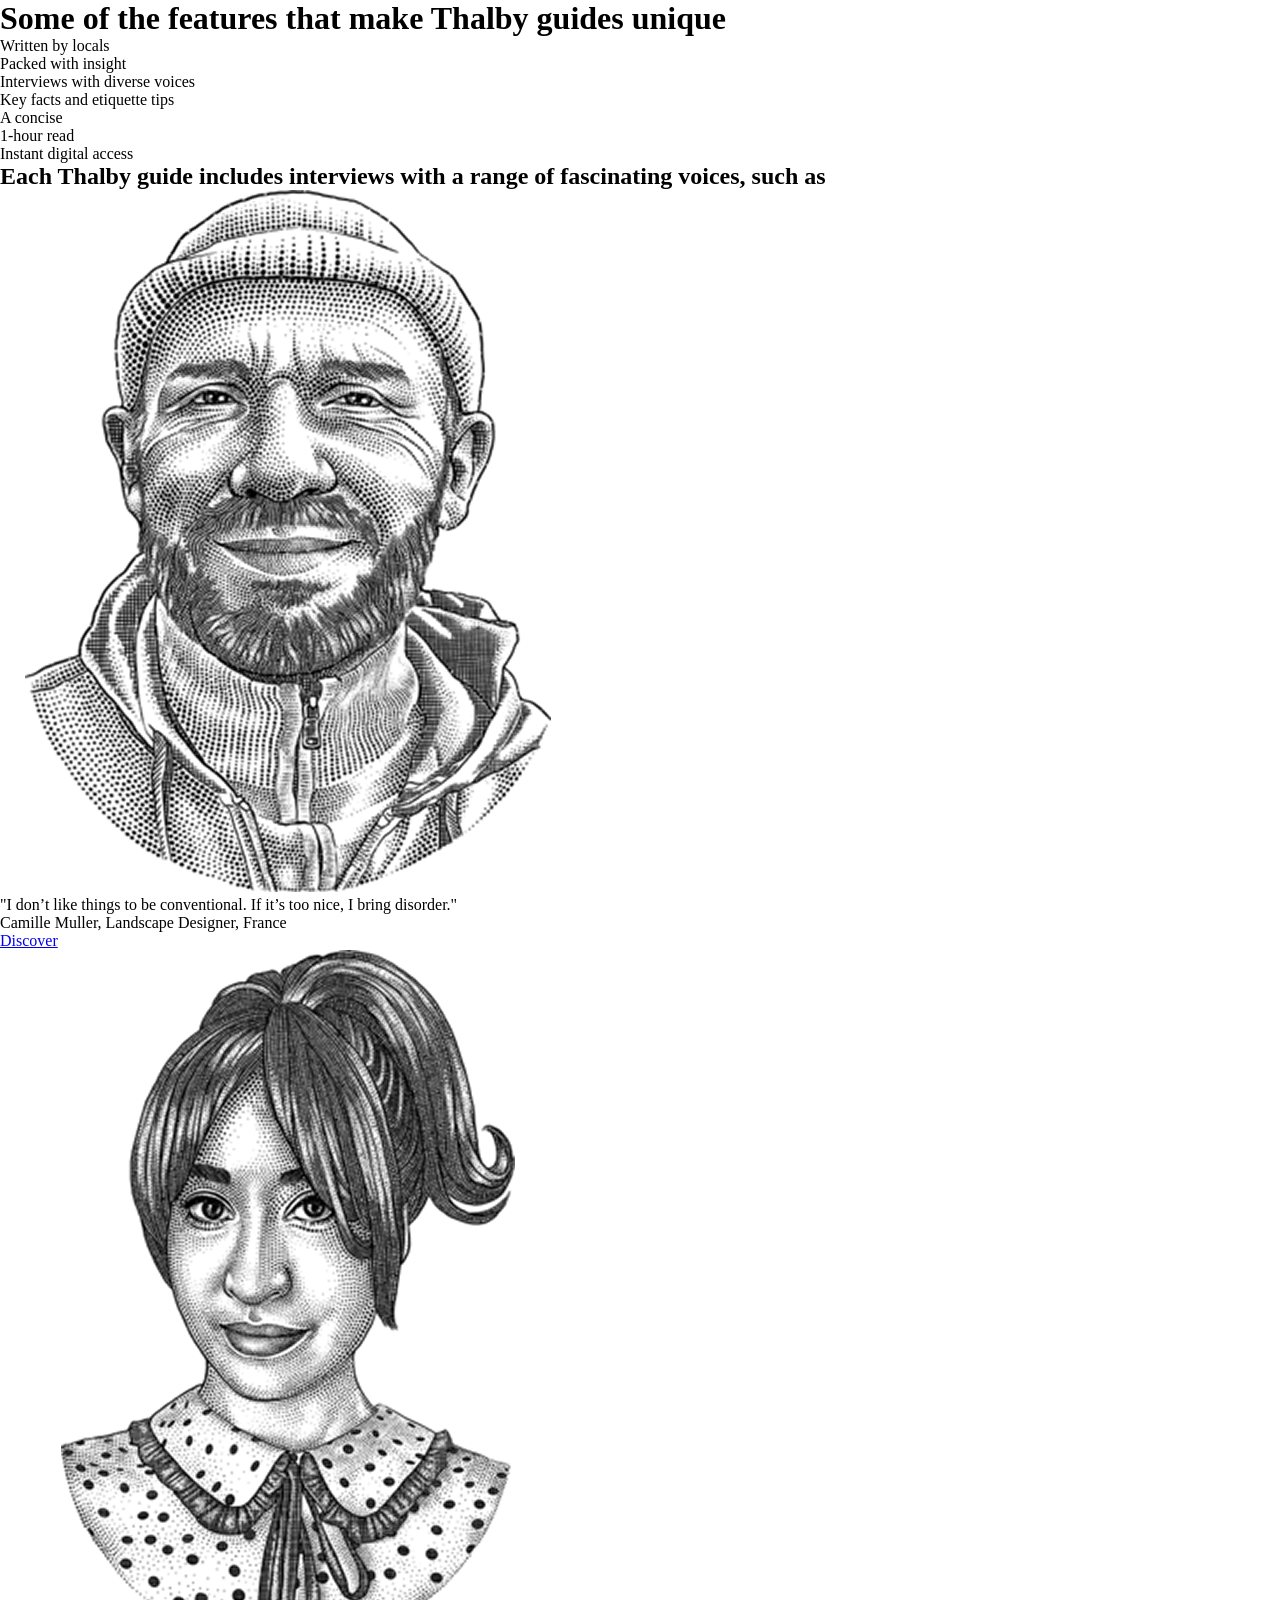
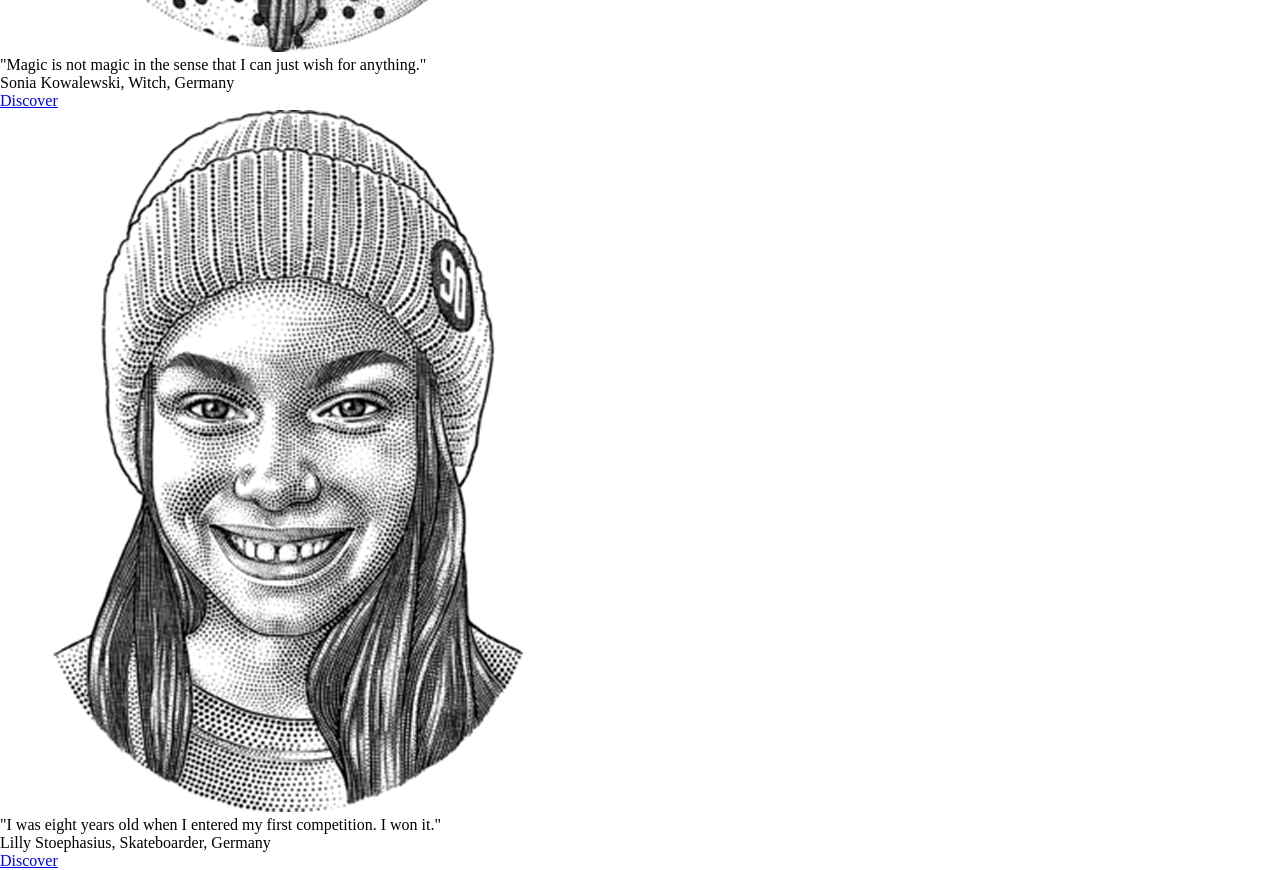
==== commit a0d4fe9b: "change index.html" ====
--- a/index.html
+++ b/index.html
@@ -3,88 +3,66 @@
 <head>
     <meta charset="UTF-8">
     <meta name="viewport" content="width=device-width, initial-scale=1.0">
-    <link rel="stylesheet" href="style.css">
-    <title>Content</title>
+    <link href="style.css" rel="stylesheet">
+    <title>Some of the features</title>
 </head>
 <body>
-    <h2 class="content__text">Идеи для инвестиции</h2>
-    <div class="content">
-        <div class="content__info">
-            <time class="content__info-time">30.09.2020</time>
-            <div class="content__info-card">
-                <img src="images/logo fin 1.png" alt="logo-adobe" class="content__info-img">
-                <h2 class="content__info-card-title">Partner Finance <br>PTFN</h2>
-                <p class="content__info-card-text">Цена на момент публикации: <span class="content__info-card-txt">495,65$</span></p>
-                <p class="content__info-card-text">Диапазон входа: <span class="content__info-card-txt">456 - 495,65$</span></p> 
-                <p class="content__info-card-text">Целевая цена: <span class="content__info-card-txt">580$</span></p>
-                <p class="content__info-card-text">Потенциал: <span class="content__info-card-txt_active">17%</span></p>
-                <p class="content__info-card-text">Стоп-лосс: <span class="content__info-card-txt">465$</span></p>
-                <p class="content__info-card-text">Срок рекомендации: <span class="content__info-card-txt">3 месяца</span></p>
-            </div>
-            <a href="#" class="content__info-button">Подробнее</a>
+    <div class="container">
+        <h1 class="container__text">Some of the features that make Thalby guides unique</h1>
+            <ul class="features">
+                <li class="features__item">
+                    <div class="features__restangle-one"></div>
+                    <p class="features__txt">Written by locals</p>
+                </li>
+    
+                <li class="features__item">
+                    <div class="features__restangle-two"></div>
+                    <p class="features__txt">Packed with insight</p>
+                </li>
+    
+                <li class="features__item">
+                    <div class="features__restangle-three"></div>
+                    <p class="features__txt">Interviews with diverse voices</p>
+                </li>
+    
+                <li class="features__item">
+                    <div class="features__restangle-four"></div>
+                    <p class="features__txt">Key facts and etiquette tips</p>
+                </li>
+    
+                <li class="features__item">
+                    <div class="features__restangle-five"></div>
+                    <p class="features__txt">A concise <br> 1-hour read</p>
+                </li>
+    
+                <li class="features__item">
+                    <div class="features__restangle-six"></div>
+                    <p class="features__txt">Instant digital access</p>
+                </li>
+            </ul>
         </div>
 
-        <div class="content__info">
-            <time class="content__info-time">30.09.2020</time>
-            <div class="content__info-card">
-                <img src="images/logo fin 2.png" alt="logo-adobe" class="content__info-img">
-                <h2 class="content__info-card-title">Partner Finance <br>PTFN</h2>
-                <p class="content__info-card-text">Цена на момент публикации: <span class="content__info-card-txt">495,65$</span></p>
-                <p class="content__info-card-text">Диапазон входа: <span class="content__info-card-txt">456 - 495,65$</span></p> 
-                <p class="content__info-card-text">Целевая цена: <span class="content__info-card-txt">580$</span></p>
-                <p class="content__info-card-text">Потенциал: <span class="content__info-card-txt_active">17%</span></p>
-                <p class="content__info-card-text">Стоп-лосс: <span class="content__info-card-txt">465$</span></p>
-                <p class="content__info-card-text">Срок рекомендации: <span class="content__info-card-txt">3 месяца</span></p>
-            </div>
-            <a href="#" class="content__info-button">Подробнее</a>
+    <div class="interviews">
+        <h2 class="interviews__text">Each Thalby guide includes interviews with a range of fascinating voices, such as</h2>
+        <div class="interviews__card">
+            <img src="images/Rectangle1.png" class="interviews__card-img" alt="images interviews">
+            <p class="interviews__card-quote">"I don’t like things to be conventional. If it’s too nice, I bring disorder."</p>
+            <span class="interviews__card-name">Camille Muller, Landscape Designer, France</span><br>
+            <a href="#" class="interviews__card-link">Discover</a>
         </div>
-
-        <div class="content__info">
-            <time class="content__info-time">30.09.2020</time>
-            <div class="content__info-card">
-                <img src="images/logo fin 3.png" alt="logo-adobe" class="content__info-img">
-                <h2 class="content__info-card-title">Partner Finance <br>PTFN</h2>
-                <p class="content__info-card-text">Цена на момент публикации: <span class="content__info-card-txt">495,65$</span></p>
-                <p class="content__info-card-text">Диапазон входа: <span class="content__info-card-txt">456 - 495,65$</span></p> 
-                <p class="content__info-card-text">Целевая цена: <span class="content__info-card-txt">580$</span></p>
-                <p class="content__info-card-text">Потенциал: <span class="content__info-card-txt_active">17%</span></p>
-                <p class="content__info-card-text">Стоп-лосс: <span class="content__info-card-txt">465$</span></p>
-                <p class="content__info-card-text">Срок рекомендации: <span class="content__info-card-txt">3 месяца</span></p>
-            </div>
-            <a href="#" class="content__info-button">Подробнее</a>
+    
+        <div class="interviews__card">
+            <img src="images/Rectangle2.png" class="interviews__card-img" alt="images interviews">
+            <p class="interviews__card-quote">"Magic is not magic in the sense that I can just wish for anything."</p>
+            <span class="interviews__card-name">Sonia Kowalewski, Witch, Germany</span><br>
+            <a href="#" class="interviews__card-link">Discover</a>
         </div>
-
-        <div class="content__info">
-            <time class="content__info-time">30.09.2020</time>
-            <div class="content__info-card">
-                <img src="images/logo fin 4.png" alt="logo-adobe" class="content__info-img_active">
-                <h2 class="content__info-card-title">Partner Finance <br>PTFN</h2>
-                <p class="content__info-card-text">Цена на момент публикации: <span class="content__info-card-txt">495,65$</span></p>
-                <p class="content__info-card-text">Диапазон входа: <span class="content__info-card-txt">456 - 495,65$</span></p> 
-                <p class="content__info-card-text">Целевая цена: <span class="content__info-card-txt">580$</span></p>
-                <p class="content__info-card-text">Потенциал: <span class="content__info-card-txt_active">17%</span></p>
-                <p class="content__info-card-text">Стоп-лосс: <span class="content__info-card-txt">465$</span></p>
-                <p class="content__info-card-text">Срок рекомендации: <span class="content__info-card-txt">3 месяца</span></p>
-            </div>
-        </div>
-        <a href="#" class="content__info-button">Подробнее</a>
-    </div>
-    <a href="#" class="button-link">Все идеи</a>
-    <div class="contents">
-        <img src="images/Rectangle 1.png" alt="team-building" class="contents__block-img">
-
-        <div class="contents__txt">
-            <h2 class="contents__txt-title">Выгоды для Вас</h2>
-            <ul class="contents__txt-list">
-                <li class="contents__txt-term">Безопасность</li>
-                <li class="contents__txt-item">Ваш брокерский счет открывается напрямую в официальном банке США, тем самым Вы лично контролируете свои финансовые потоки и не зависите от третьих лиц.</li>
-                <li class="contents__txt-term">Страхование</li>
-                <li class="contents__txt-item">Вы получаете дополнительное страхование брокерского счета, а также возможность хранить средства в любой из 18 валют.</li>
-                <li class="contents__txt-term">Выбор инструментов</li>
-                <li class="contents__txt-item">Вы получаете доступ ко всем известным инструментам фондового рынка, а также к авторским предложениям компании, разработанным с учетом финансовых и стратегических предпочтений.</li>
-                <li class="contents__txt-term">Удобство</li>
-                <li class="contents__txt-item">Максимальная автоматизация бизнес-процессов позволяет Вам работать из любой точки мира. Даже для заключения договора Вам необязательно посещать офис компании.</li>
-            </ul>
+    
+        <div class="interviews__card">
+            <img src="images/Rectangle3.png" class="interviews__card-img" alt="images interviews">
+            <p class="interviews__card-quote">"I was eight years old when I entered my first competition. I won it."</p>
+            <span class="interviews__card-name">Lilly Stoephasius, Skateboarder, Germany</span><br>
+            <a href="#" class="interviews__card-link">Discover</a>
         </div>
     </div>
 </body>
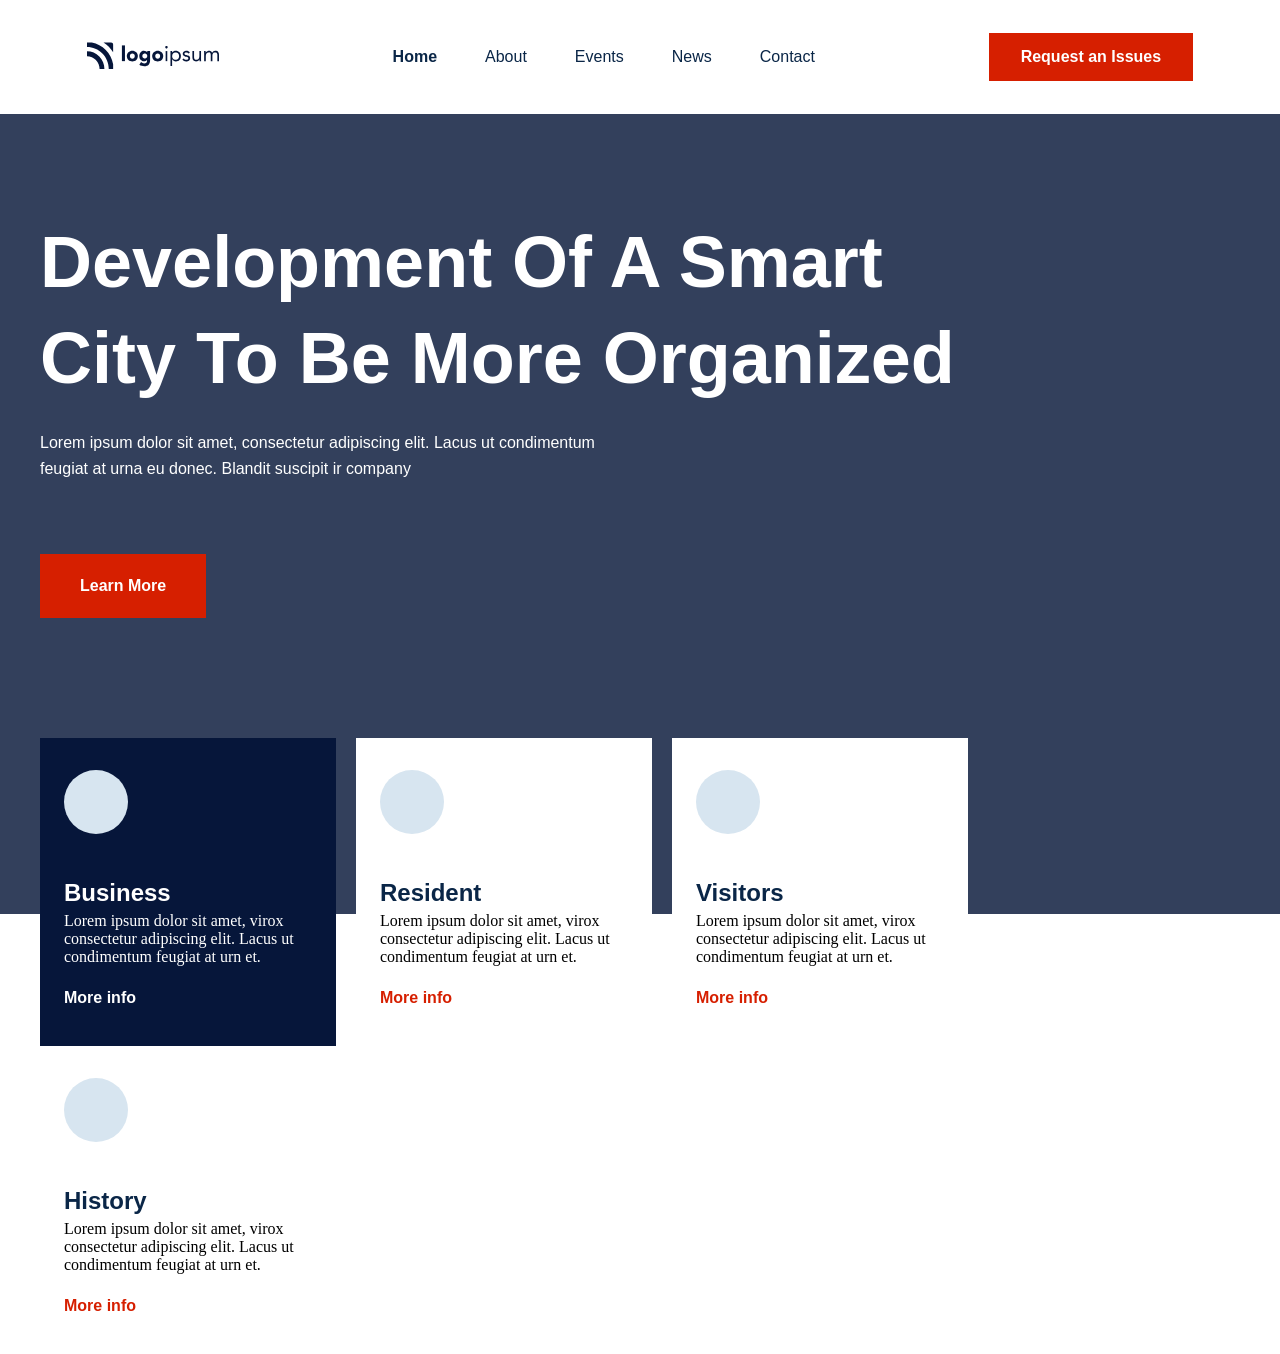
==== commit 2d734024: "added index.html" ====
--- a/index.html
+++ b/index.html
@@ -2,68 +2,76 @@
 <html lang="en">
 <head>
     <meta charset="UTF-8">
-    <meta name="viewport" content="width=device-width, initial-scale=1.0">
-    <link href="style.css" rel="stylesheet">
-    <title>Some of the features</title>
+    <title>Development of a smart city to be more organized</title>
+    <link href="css/style.css" rel="stylesheet" type="text/css">
 </head>
 <body>
-    <div class="container">
-        <h1 class="container__text">Some of the features that make Thalby guides unique</h1>
-            <ul class="features">
-                <li class="features__item">
-                    <div class="features__restangle-one"></div>
-                    <p class="features__txt">Written by locals</p>
-                </li>
-    
-                <li class="features__item">
-                    <div class="features__restangle-two"></div>
-                    <p class="features__txt">Packed with insight</p>
-                </li>
-    
-                <li class="features__item">
-                    <div class="features__restangle-three"></div>
-                    <p class="features__txt">Interviews with diverse voices</p>
-                </li>
-    
-                <li class="features__item">
-                    <div class="features__restangle-four"></div>
-                    <p class="features__txt">Key facts and etiquette tips</p>
-                </li>
-    
-                <li class="features__item">
-                    <div class="features__restangle-five"></div>
-                    <p class="features__txt">A concise <br> 1-hour read</p>
-                </li>
-    
-                <li class="features__item">
-                    <div class="features__restangle-six"></div>
-                    <p class="features__txt">Instant digital access</p>
-                </li>
-            </ul>
-        </div>
+  <header class="header">
+    <a href="#" class="header__logo">
+       <img src="images/logo.svg" class="header__logo-img" alt="logo" title="page logo">
+    </a>
 
-    <div class="interviews">
-        <h2 class="interviews__text">Each Thalby guide includes interviews with a range of fascinating voices, such as</h2>
-        <div class="interviews__card">
-            <img src="images/Rectangle1.png" class="interviews__card-img" alt="images interviews">
-            <p class="interviews__card-quote">"I don’t like things to be conventional. If it’s too nice, I bring disorder."</p>
-            <span class="interviews__card-name">Camille Muller, Landscape Designer, France</span><br>
-            <a href="#" class="interviews__card-link">Discover</a>
-        </div>
-    
-        <div class="interviews__card">
-            <img src="images/Rectangle2.png" class="interviews__card-img" alt="images interviews">
-            <p class="interviews__card-quote">"Magic is not magic in the sense that I can just wish for anything."</p>
-            <span class="interviews__card-name">Sonia Kowalewski, Witch, Germany</span><br>
-            <a href="#" class="interviews__card-link">Discover</a>
-        </div>
-    
-        <div class="interviews__card">
-            <img src="images/Rectangle3.png" class="interviews__card-img" alt="images interviews">
-            <p class="interviews__card-quote">"I was eight years old when I entered my first competition. I won it."</p>
-            <span class="interviews__card-name">Lilly Stoephasius, Skateboarder, Germany</span><br>
-            <a href="#" class="interviews__card-link">Discover</a>
-        </div>
-    </div>
+    <nav class="menu">
+        <ul class="menu__list">
+            <li class="menu__item menu__item_active">
+                <a href="#" class="menu__link">Home</a>
+            </li>
+            <li class="menu__item">
+                <a href="#" class="menu__link">About</a>
+            </li>
+            <li class="menu__item">
+                <a href="#" class="menu__link">Events</a>
+            </li>
+            <li class="menu__item">
+                <a href="#" class="menu__link">News</a>
+            </li>
+            <li class="menu__item">
+                <a href="#" class="menu__link">Contact</a>
+            </li>
+        </ul>
+    </nav>
+
+    <button type="button" class="header__btn">Request an Issues</button>
+  </header>  
+
+  <main class="content">
+    <section class="preview">
+        <h1 class="preview__title">Development Of A Smart City To Be More Organized</h1>
+            <p class="preview__subtitle">Lorem ipsum dolor sit amet, consectetur adipiscing elit. Lacus ut condimentum 
+            feugiat at urna eu donec. Blandit suscipit ir company</p>
+            <a href="#" class="preview__link">Learn More</a>
+
+<ul class="advantages">
+    <li class="advantages__item advantages__item_active">
+        <div class="advantages__icon"></div>
+        <h3 class="advantages__title">Business</h3>
+        <p class="advantages__desc">Lorem ipsum dolor sit amet, virox consectetur adipiscing elit. Lacus ut condimentum feugiat at urn et.</p>
+        <a href="#" class="advantages__link">More info</a>
+    </li>
+
+    <li class="advantages__item">
+        <div class="advantages__icon"></div>
+        <h3 class="advantages__title">Resident</h3>
+        <p class="advantages__desc">Lorem ipsum dolor sit amet, virox consectetur adipiscing elit. Lacus ut condimentum feugiat at urn et.</p>
+        <a href="#" class="advantages__link">More info</a>
+    </li>
+
+    <li class="advantages__item">
+        <div class="advantages__icon"></div>
+        <h3 class="advantages__title">Visitors</h3>
+        <p class="advantages__desc">Lorem ipsum dolor sit amet, virox consectetur adipiscing elit. Lacus ut condimentum feugiat at urn et.</p>
+        <a href="#" class="advantages__link">More info</a>
+    </li>
+
+    <li class="advantages__item">
+        <div class="advantages__icon"></div>
+        <h3 class="advantages__title">History</h3>
+        <p class="advantages__desc">Lorem ipsum dolor sit amet, virox consectetur adipiscing elit. Lacus ut condimentum feugiat at urn et.</p>
+        <a href="#" class="advantages__link">More info</a>
+    </li>
+
+</ul>
+    </section>
+  </main>
 </body>
 </html>
--- a/css/style.css
+++ b/css/style.css
@@ -0,0 +1,149 @@
+@font-face{
+    font-family: "Mulish";
+    src: url("../fonts/Mulish-Regular.ttf") format("truetype");
+    font-weight: 400;
+    font-style: normal;
+    font-display: swap;
+}
+
+@font-face{
+    font-family: "Mulish";
+    src: url("../fonts/Mulish-Regular.ttf") format("truetype");
+    font-weight: 600;
+    font-style: normal;
+    font-display: swap;
+}
+
+* {
+    margin: 0;
+    padding: 0;
+    border: 0;
+    outline: 0;
+    box-sizing: border-box;
+}
+
+a {
+    text-decoration: none;
+}
+
+li {
+    list-style: none;
+}
+
+button {
+    cursor: pointer;
+}
+
+/*style header*/
+.header {
+    display: flex;
+    justify-content: space-around;
+    align-items: center;
+    padding: 27px calc(50% - 720px);
+  }
+  
+  .menu__list {
+    display: flex;
+  }
+
+ .header__logo-img {
+    width: 132px;
+ }
+
+ .menu__item {
+    margin-right: 48px;
+
+ &:last-child {
+    margin: 0;
+  }
+}
+
+.menu__link {
+    font: 400 16px/32px "Mulish", sans-serif;
+    color: #0A2647;
+}
+
+.menu__item.menu__item_active {
+     > .menu__link {
+    font-weight: 600;
+}
+}
+.header__btn {
+    padding: 0 32px;
+    height: 48px;
+}
+
+/*style section preview*/
+.preview{
+  padding: 164px calc(50% - 720px) 20px;
+  background: #33405c;
+  height: 800px;
+  padding: 100px 40px;
+}
+.preview__title{
+    color: #fff;
+    font: 600 72px/96px "Mulish", sans-serif;
+    max-width: 936px;
+
+}
+.preview__subtitle{
+    color: #fff;
+    font:400 16px/26px "Mulish", sans-serif;
+    margin-top: 24px;
+    max-width: 579px;
+}
+.preview__link, .header__btn{
+    color:#fff;
+    background: #D61F00;
+    font: 600 16px/32px "Mulish", sans-serif;
+}
+
+.preview__link {
+    padding:16px 40px;
+    display: inline-block;
+    margin-top: 72px;
+}
+.advantages{
+    margin-top: 120px;
+    
+}
+.advantages__item{
+    padding: 32px 24px;
+    max-width: 296px;
+    width: 100%;
+    background: #fff;
+    display: inline-block;
+    margin-right: 16px;
+&:last-child{
+    margin: 0;
+}
+}
+.advantages__icon{
+    width: 64px;
+    height: 64px;
+    background: #D7E5F0;
+    border-radius: 50%;
+}
+.advantages__title{
+    margin-top: 40px;
+    color:#0A2647;
+    font:600 24px/38px "Mulish", sans-serif;
+}
+.advantages__decs{
+    margin-top: 16px;
+    font:400 16px/26px "Mulish", sans-serif; 
+    color: #A7A7A7;
+}
+.advantages__link{
+    display: inline-block;
+    margin-top: 16px;
+    color: #D61F00;
+    font:600 16px/32px "Mulish", sans-serif;
+}
+.advantages__item_active{
+    background: #06163A;
+
+    *{
+color: #fff;
+    }
+}
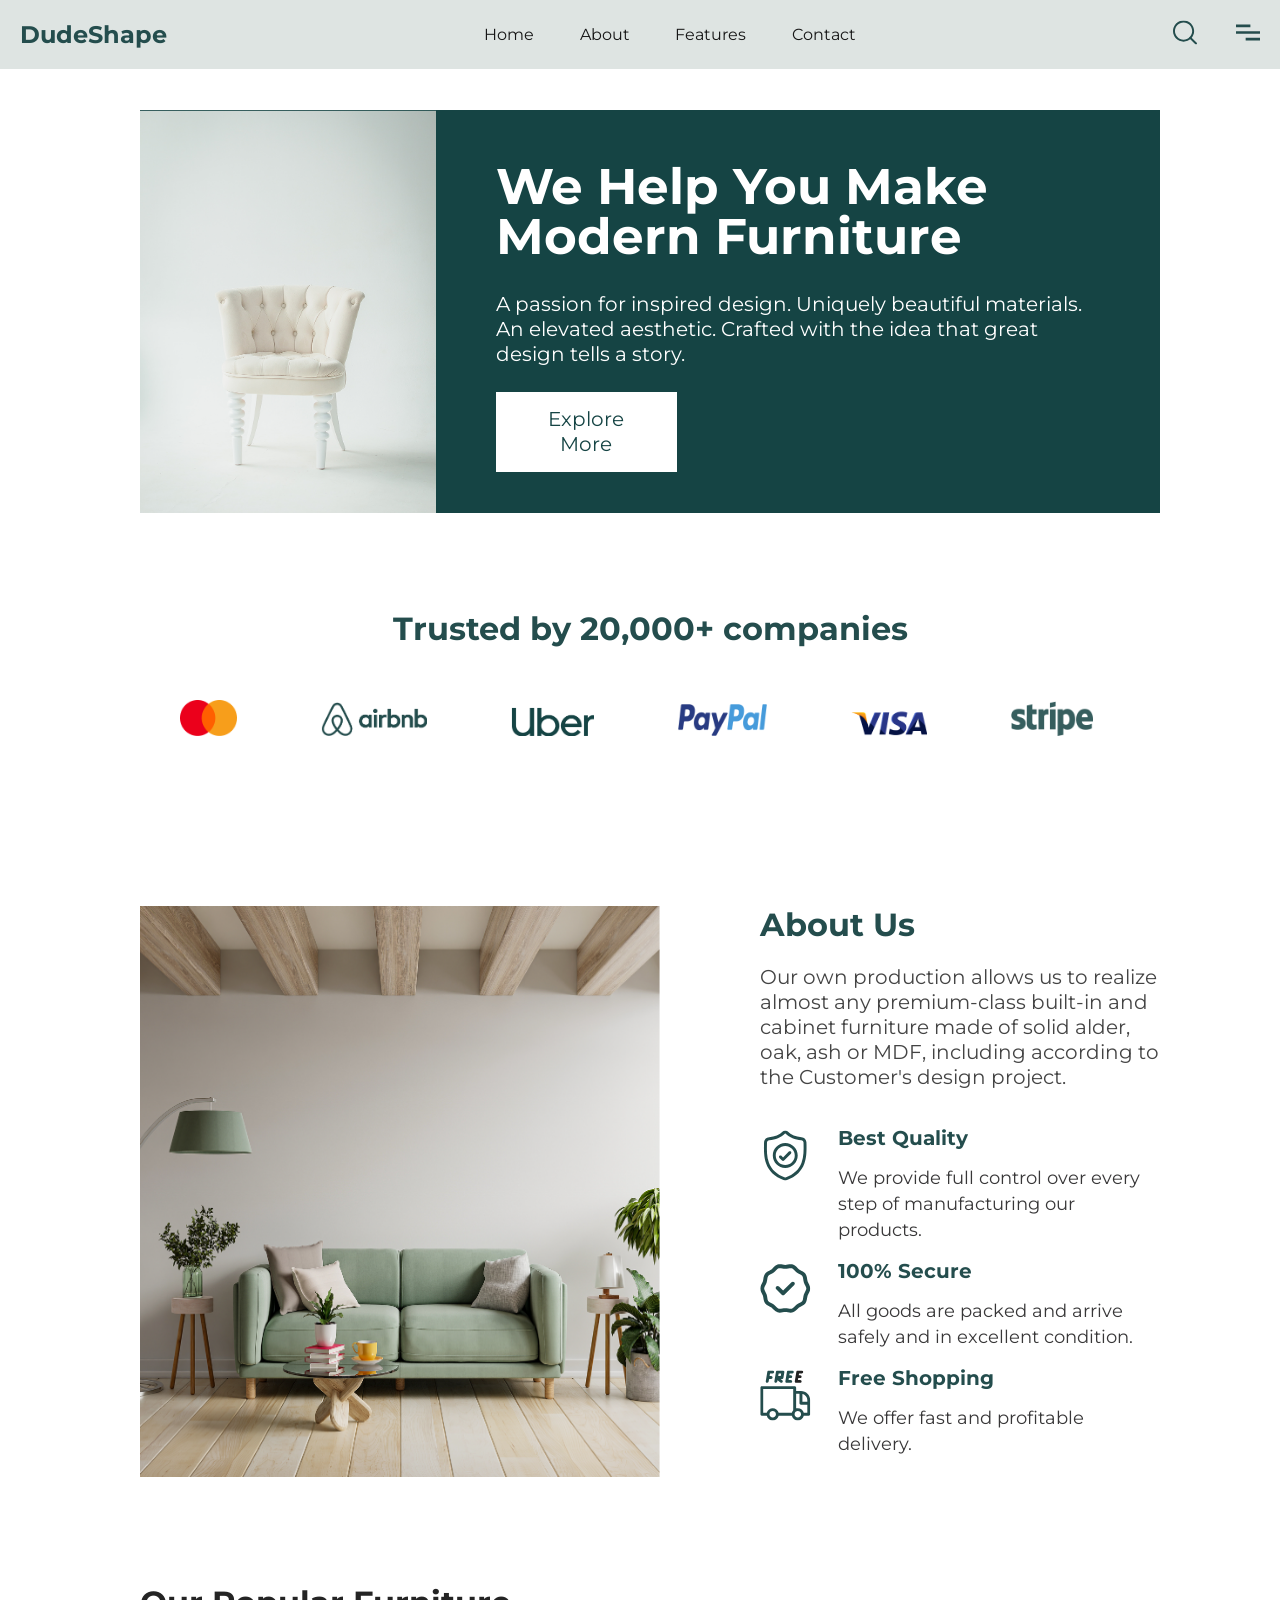
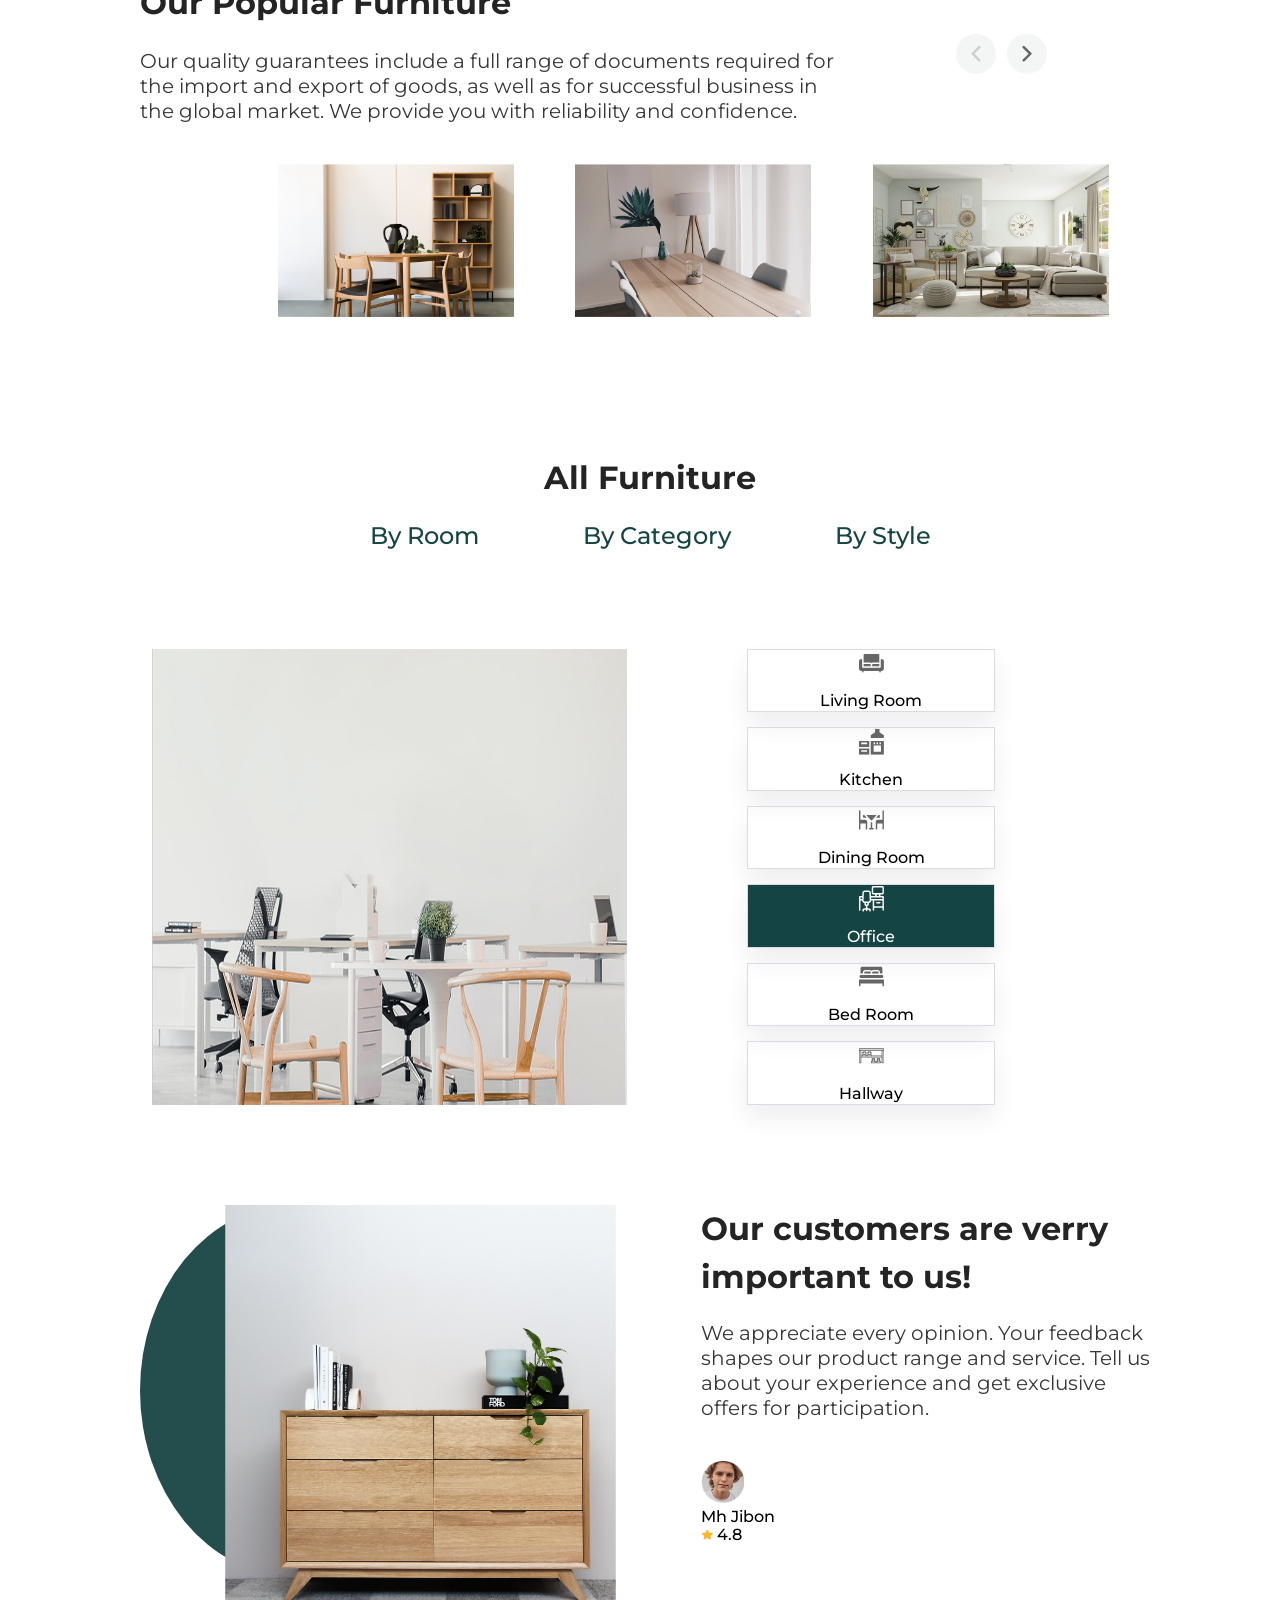
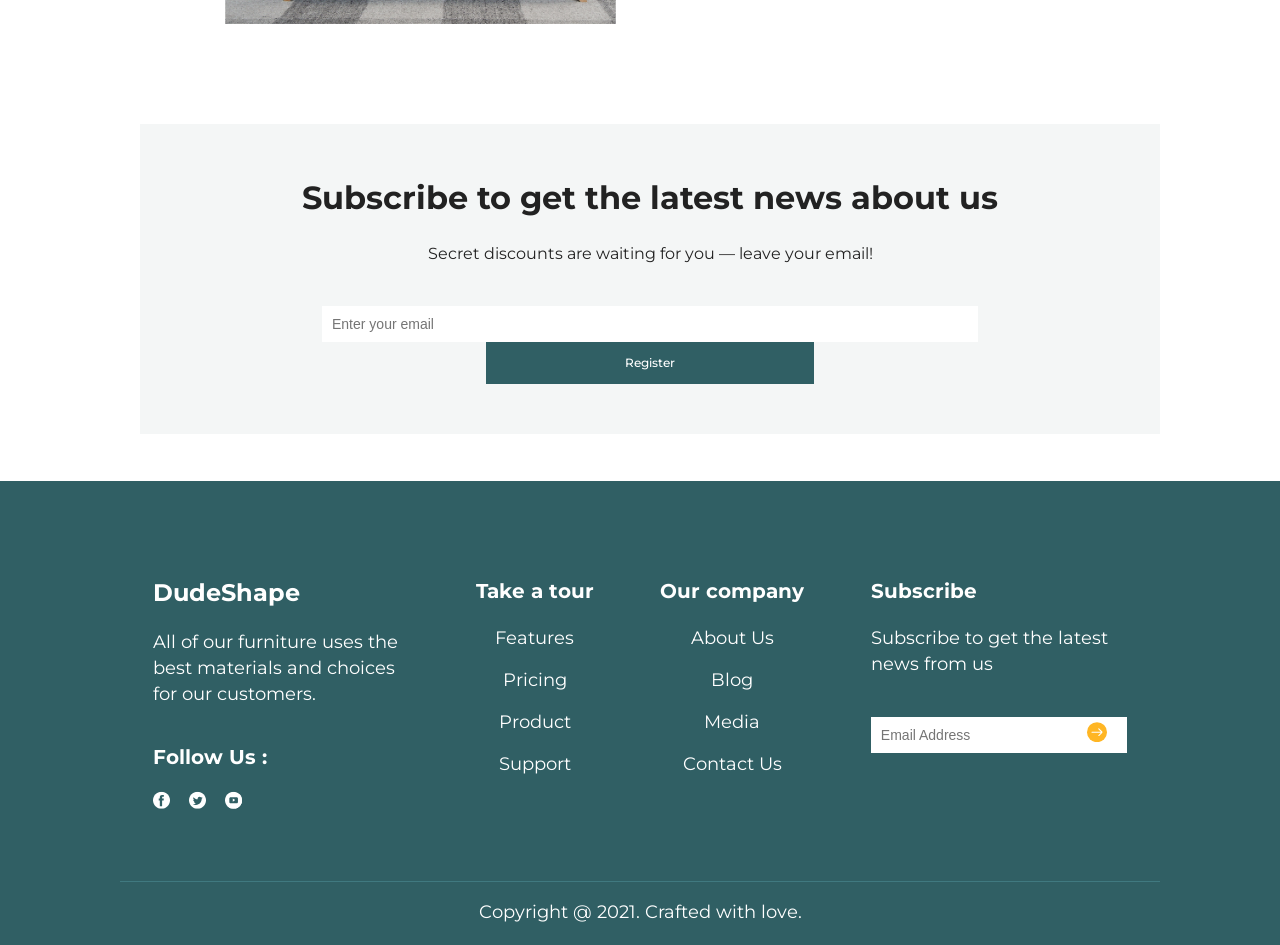
==== commit bff6cb95: "change index.html" ====
--- a/index.html
+++ b/index.html
@@ -1,77 +1,293 @@
 <!DOCTYPE html>
 <html lang="en">
 <head>
-    <meta charset="UTF-8">
-    <title>Development of a smart city to be more organized</title>
-    <link href="css/style.css" rel="stylesheet" type="text/css">
+  <meta charset="UTF-8">
+  <meta name="viewport" content="width=device-width, initial-scale=1.0">
+  <link href="css/style.css" rel="stylesheet">
+  <title>DudeShape</title>
 </head>
 <body>
   <header class="header">
-    <a href="#" class="header__logo">
-       <img src="images/logo.svg" class="header__logo-img" alt="logo" title="page logo">
-    </a>
-
-    <nav class="menu">
-        <ul class="menu__list">
-            <li class="menu__item menu__item_active">
-                <a href="#" class="menu__link">Home</a>
-            </li>
-            <li class="menu__item">
-                <a href="#" class="menu__link">About</a>
-            </li>
-            <li class="menu__item">
-                <a href="#" class="menu__link">Events</a>
-            </li>
-            <li class="menu__item">
-                <a href="#" class="menu__link">News</a>
-            </li>
-            <li class="menu__item">
-                <a href="#" class="menu__link">Contact</a>
-            </li>
+    <a class="header__logo">DudeShape</a>
+    <div class="header__burger">
+      <span></span>
+    </div>
+    <nav class="header__menu">
+      <ul class="menu-list">
+        <li class="menu-list-item"><a href="#home" class="menu-list-item">Home</a></li>
+        <li class="menu-list-item"><a href="#about" class="menu-list-item">About</a></li>
+        <li class="menu-list-item"><a href="#features" class="menu-list-item">Features</a></li>
+        <li class="menu-list-item"><a href="#contact" class="menu-list-item">Contact</a></li>
+      </ul>
+    </nav>
+    <div class="header__img">
+      <img src="images/loupe.svg" class="images" alt="loupe">
+      <img src="images/menu.svg" class="images" alt="menu">
+    </div>
+  </header>
+
+  <main class="content" id="home">
+    <section class="promo">
+      <img src="images/chair.png" class="promo__img" alt="furniture">
+      <div class="promo__section">
+        <h1 class="promo__section-title">We Help You Make Modern Furniture</h1>
+        <p class="promo__section-subtitle">A passion for inspired design. Uniquely beautiful materials. An elevated aesthetic. Crafted with the idea that great design tells a story.</p>
+        <a href="#" class="promo__section-link">Explore More</a>
+      </div>
+    </section>
+
+    <section class="partners" id="features">
+      <h2 class="partners__title">Trusted by 20,000+ companies</h2>
+      <img src="images/mastercard.png" class="partners__img" alt="logo-mastercard">
+      <img src="images/airbnb.png" class="partners__img" alt="logo-airbnb">
+      <img src="images/uber.png" class="partners__img" alt="logo-uber">
+      <img src="images/paypal.png" class="partners__img" alt="logo-paypal">
+      <img src="images/visa.png" class="partners__img" alt="logo-visa">
+      <img src="images/stripe.png" class="partners__img" alt="logo-stripe">
+    </section>
+
+    <section class="about" id="about">
+      <img src="images/about.png" class="about__img" alt="furniture">
+      <div class="about__section">
+        <h2 class="about__section-title">About Us</h2>
+        <p class="about__section-subtitle">Our own production allows us to realize almost any premium-class built-in and cabinet furniture made of solid alder, oak, ash or MDF, including according to the Customer's design project.</p>
+        <ul class="about__section-list">
+          <li class="about__section-img">
+            <img src="images/icon-1.svg" alt="icon-1">
+          </li>
+          <li class="about__section-term">Best Quality</li>
+          <li class="about__section-item">We provide full control over every step of manufacturing our products.</li>
+          <li class="about__section-img">
+            <img src="images/icon-2.svg" alt="icon-2">
+          </li>
+          <li class="about__section-term">100% Secure</li>
+          <li class="about__section-item">All goods are packed and arrive safely and in excellent condition.</li>
+          <li class="about__section-img">
+            <img src="images/icon-3.svg" alt="icon-3">
+          </li>
+          <li class="about__section-term">Free Shopping</li>
+          <li class="about__section-item">We offer fast and profitable delivery.</li>
         </ul>
-    </nav>
-
-    <button type="button" class="header__btn">Request an Issues</button>
-  </header>  
-
-  <main class="content">
-    <section class="preview">
-        <h1 class="preview__title">Development Of A Smart City To Be More Organized</h1>
-            <p class="preview__subtitle">Lorem ipsum dolor sit amet, consectetur adipiscing elit. Lacus ut condimentum 
-            feugiat at urna eu donec. Blandit suscipit ir company</p>
-            <a href="#" class="preview__link">Learn More</a>
-
-<ul class="advantages">
-    <li class="advantages__item advantages__item_active">
-        <div class="advantages__icon"></div>
-        <h3 class="advantages__title">Business</h3>
-        <p class="advantages__desc">Lorem ipsum dolor sit amet, virox consectetur adipiscing elit. Lacus ut condimentum feugiat at urn et.</p>
-        <a href="#" class="advantages__link">More info</a>
-    </li>
-
-    <li class="advantages__item">
-        <div class="advantages__icon"></div>
-        <h3 class="advantages__title">Resident</h3>
-        <p class="advantages__desc">Lorem ipsum dolor sit amet, virox consectetur adipiscing elit. Lacus ut condimentum feugiat at urn et.</p>
-        <a href="#" class="advantages__link">More info</a>
-    </li>
-
-    <li class="advantages__item">
-        <div class="advantages__icon"></div>
-        <h3 class="advantages__title">Visitors</h3>
-        <p class="advantages__desc">Lorem ipsum dolor sit amet, virox consectetur adipiscing elit. Lacus ut condimentum feugiat at urn et.</p>
-        <a href="#" class="advantages__link">More info</a>
-    </li>
-
-    <li class="advantages__item">
-        <div class="advantages__icon"></div>
-        <h3 class="advantages__title">History</h3>
-        <p class="advantages__desc">Lorem ipsum dolor sit amet, virox consectetur adipiscing elit. Lacus ut condimentum feugiat at urn et.</p>
-        <a href="#" class="advantages__link">More info</a>
-    </li>
-
-</ul>
+      </div>
+    </section>
+
+    <section class="demand">
+      <h2 class="demand__title">Our Popular Furniture</h2>
+      <p class="demand__subtitle">Our quality guarantees include a full range of documents required for the import and export of goods, as well as for successful business in the global market. We provide you with reliability and confidence.</p>
+      <img src="images/arrow-1.svg" class="demand__img" alt="arrow">
+      <img src="images/arrow-2.svg" class="demand__img" alt="arrow">
+      <div class="cards">
+        <div class="demand__content center">
+          <div class="demand__section">
+            <img src="images/image-1.png" class="demand__section-img" alt="furniture">
+          </div>
+          <div class="back">
+            <div class="back-content center">
+              <p class="demand__section-text">White Swan Chair</p>
+              <img src="images/group-1.svg" class="demand__section-images" alt="icon">
+              <img src="images/group-3.svg" class="demand__section-images" alt="icon">
+              <span class="demand__section-price">$40</span>
+              <button type="button" class="demand__section-btn">Buy Now</button>
+            </div>
+          </div>
+        </div>
+        <div class="demand__content center">
+          <div class="demand__section">
+            <img src="images/image-2.png" class="demand__section-img" alt="furniture">
+          </div>
+          <div class="back">
+            <div class="back-content center">
+              <p class="demand__section-text">White Swan Chair</p>
+              <img src="images/group-2.svg" class="demand__section-images" alt="icon">
+              <img src="images/group-3.svg" class="demand__section-images" alt="icon">
+              <span class="demand__section-price">$40</span>
+              <button type="button" class="demand__section-btn">Buy Now</button>
+            </div>
+          </div>
+        </div>
+        <div class="demand__content center">
+          <div class="demand__section">
+            <img src="images/image-3.png" class="demand__section-img" alt="furniture">
+          </div>
+          <div class="back">
+            <div class="back-content center">
+              <p class="demand__section-text">White Swan Chair</p>
+              <img src="images/group-2.svg" class="demand__section-images" alt="icon">
+              <img src="images/group-3.svg" class="demand__section-images" alt="icon">
+              <span class="demand__section-price">$40</span>
+              <button type="button" class="demand__section-btn">Buy Now</button>
+            </div>
+          </div>
+        </div>
+      </div>
+    </section>
+
+    <section class="furniture">
+      <h2 class="furniture__title">All Furniture</h2>
+      <ul class="furniture__list">
+        <li class="list__item is-active" data-tab="room">By Room</li>
+        <li class="list__item" data-tab="category">By Category</li>
+        <li class="list__item" data-tab="style">By Style</li>
+      </ul>
+      <div class="furniture__section is-active" id="room">
+        <img src="images/furniture-1.png" class="furniture__img" alt="furniture">
+        <img src="images/furniture-2.png" class="furniture__img" alt="furniture">
+        <img src="images/furniture-3.png" class="furniture__img" alt="furniture">
+        <img src="images/furniture-4.png" class="furniture__img is-active" alt="furniture">
+        <img src="images/furniture-5.png" class="furniture__img" alt="furniture">
+        <img src="images/furniture-6.png" class="furniture__img" alt="furniture">
+        <div class="section__item">
+          <div class="section__item-item">
+            <img src="images/sofa.svg" class="section__item-img" alt="icon">
+            <p class="section__item-text">Living Room</p>
+          </div>
+          <div class="section__item-item">
+            <img src="images/kitchen.svg" class="section__item-img" alt="icon">
+            <p class="section__item-text">Kitchen</p>
+          </div>
+          <div class="section__item-item">
+            <img src="images/dining.svg" class="section__item-img" alt="icon">
+            <p class="section__item-text">Dining Room</p>
+          </div>
+          <div class="section__item-item is-active">
+            <img src="images/office.svg" class="section__item-img" alt="icon">
+            <p class="section__item-text">Office</p>
+          </div>
+          <div class="section__item-item">
+            <img src="images/bed.svg" class="section__item-img" alt="icon">
+            <p class="section__item-text">Bed Room</p>
+          </div>
+          <div class="section__item-item">
+            <img src="images/hallway.svg" class="section__item-img" alt="icon">
+            <p class="section__item-text">Hallway</p>
+          </div>
+        </div>  
+      </div>
+
+      <div class="furniture__section" id="category">
+        <img src="images/furniture-12.png" class="furniture__img" alt="furniture">
+        <img src="images/furniture-22.png" class="furniture__img" alt="furniture">
+        <img src="images/furniture-32.png" class="furniture__img" alt="furniture">
+        <img src="images/furniture-42.png" class="furniture__img is-active" alt="furniture">
+        <div class="section__item">
+          <div class="section__item-item">
+            <img src="images/bed.svg" class="section__item-img" alt="icon">
+            <p class="section__item-text">Upholstered Furniture</p>
+          </div>
+          <div class="section__item-item">
+            <img src="images/hallway.svg" class="section__item-img" alt="icon">
+            <p class="section__item-text">Cabinet Furniture</p>
+          </div>
+          <div class="section__item-item">
+            <img src="images/dining.svg" class="section__item-img" alt="icon">
+            <p class="section__item-text">Kitchen Furniture</p>
+          </div>
+          <div class="section__item-item is-active">
+            <img src="images/office.svg" class="section__item-img" alt="icon">
+            <p class="section__item-text">Office Furniture</p>
+          </div>
+        </div>
+      </div>
+
+      <div class="furniture__section is-active" id="style">
+        <img src="images/furniture-13.png" class="furniture__img" alt="furniture">
+        <img src="images/furniture-23.png" class="furniture__img" alt="furniture">
+        <img src="images/furniture-33.png" class="furniture__img" alt="furniture">
+        <img src="images/furniture-43.png" class="furniture__img is-active" alt="furniture">
+        <img src="images/furniture-53.png" class="furniture__img" alt="furniture">
+        <img src="images/furniture-63.png" class="furniture__img" alt="furniture">
+        <div class="section__item">
+          <div class="section__item-item">
+            <p class="section__item-text">Classic</p>
+          </div>
+          <div class="section__item-item">
+            <p class="section__item-text">Gothic</p>
+          </div>
+          <div class="section__item-item">
+            <p class="section__item-text">Modern</p>
+          </div>
+          <div class="section__item-item is-active">
+            <p class="section__item-text">Minimalism</p>
+          </div>
+          <div class="section__item-item">
+            <p class="section__item-text">Baroque</p>
+          </div>
+          <div class="section__item-item">
+            <p class="section__item-text">High-tech</p>
+          </div>
+        </div>  
+      </div>
+    </section>
+
+    <section class="customers">
+      <div class="custom"></div>
+      <img src="images/images.png" class="customers__img" alt="furniture">
+      <div class="customers__customers">
+        <h2 class="customers__title">Our customers are verry important to us!</h2>
+        <p class="customers__text">We appreciate every opinion. Your feedback shapes our product range and service.  Tell us about your experience and get exclusive offers for participation.</p>
+        <img src="images/customer.png" class="review-img" alt="customer">
+        <div class="customers__review">
+          <p class="review-custom">Mh Jibon</p>
+          <img src="images/star.svg" class="review-icon" alt="icon">
+          <span class="review-num">4.8</span>
+        </div>
+      </div>
+    </section>
+
+    <section class="feedback">
+      <h2 class="feedback__title">Subscribe to get the latest news about us</h2>
+      <p class="feedback__text">Secret discounts are waiting for you — leave your email!</p>
+      <input type="email" name="email" class="email" placeholder="Enter your email">
+      <button type="submit" class="button">Register</button>
     </section>
   </main>
+
+  <footer class="footer" id="contact">
+    <div class="footer__content">
+      <div class="footer__section">
+        <h3 class="section__title">DudeShape</h3>
+        <p class="section__text">All of our furniture uses the best materials and choices for our customers.</p>
+        <h3 class="section__subtitle">Follow Us :</h3>
+        <a href="#" class="section__link">
+          <img src="images/facebook.svg" class="section__link-img" alt="logo-facebook">
+        </a>
+        <a href="#" class="section__link">
+          <img src="images/twitter.svg" class="section__link-img" alt="logo-twitter">
+        </a>
+        <a href="#" class="section__link">
+          <img src="images/youtube.svg" class="section__link-img" alt="logo-youtube">
+        </a>
+      </div>
+      <div class="footer__list">
+        <h3 class="list__title">Take a tour</h3>
+        <ul class="list__list">
+          <li class="list__items"><a href="#">Features</a></li>
+          <li class="list__items"><a href="#">Pricing</a></li>
+          <li class="list__items"><a href="#">Product</a></li>
+          <li class="list__items"><a href="#">Support</a></li>
+        </ul>
+      </div>
+      <div class="footer__list">
+        <h3 class="list__title">Our company</h3>
+        <ul class="list__list">
+          <li class="list__items"><a href="#">About Us</a></li>
+          <li class="list__items"><a href="#">Blog</a></li>
+          <li class="list__items"><a href="#">Media</a></li>
+          <li class="list__items"><a href="#">Contact Us</a></li>
+        </ul>
+      </div>
+      <div class="footer__section subscribe">
+        <h3 class="list__title">Subscribe</h3>
+        <p class="section__text">Subscribe to get the latest news from us</p>
+        <div class="email-1">
+          <input type="email" name="email" class="email-1" placeholder="Email Address">
+        </div>
+      </div>
+    </div>
+
+    <p class="footer__text">Copyright @ 2021. Crafted with love.</p> 
+  </footer>
+  <script src="js/jquery-3.7.1.min.js"></script>
+  <script src="js/script.js"></script>
 </body>
 </html>
--- a/css/style.css
+++ b/css/style.css
@@ -1,149 +1,1125 @@
 @font-face{
-    font-family: "Mulish";
-    src: url("../fonts/Mulish-Regular.ttf") format("truetype");
-    font-weight: 400;
-    font-style: normal;
-    font-display: swap;
+  font-family: "Montserrat";
+  src: url("../fonts/Montserrat-VariableFont_wght.ttf") format("truetype");
+  font-weight: 400;
+  font-style: normal;
+  font-display: swap;
 }
 
 @font-face{
-    font-family: "Mulish";
-    src: url("../fonts/Mulish-Regular.ttf") format("truetype");
-    font-weight: 600;
-    font-style: normal;
-    font-display: swap;
+  font-family: "Montserrat";
+  src: url("../fonts/Montserrat-VariableFont_wght.ttf") format("truetype");
+  font-weight: 500;
+  font-style: normal;
+  font-display: swap;
+}
+
+@font-face{
+  font-family: "Montserrat";
+  src: url("../fonts/Montserrat-VariableFont_wght.ttf") format("truetype");
+  font-weight: 700;
+  font-style: normal;
+  font-display: swap;
 }
 
 * {
-    margin: 0;
-    padding: 0;
-    border: 0;
-    outline: 0;
-    box-sizing: border-box;
+  padding: 0;
+  margin: 0;
+  outline: 0;
+  border: 0;
+  box-sizing: border-box;
+}
+
+li {
+  list-style: none;
 }
 
 a {
-    text-decoration: none;
-}
-
-li {
-    list-style: none;
-}
-
-button {
-    cursor: pointer;
-}
-
-/*style header*/
+  text-decoration: none;
+  color: #fff;
+}
+
+:root {
+  --font: "Montserrat", sans-serif;
+}
+
+.header, .header__menu, .content, .about, .demand, .cards, .furniture, .customers, .feedback, .footer {
+  width: 100%;
+}
+
+.promo__section-subtitle, .promo__section-link, .about__section-subtitle, .demand__subtitle, .customers__text {
+  font: 400 20px/25px var(--font);
+}
+
+.header, .menu-list, .promo, .promo__section, .about, .about__section, .cards, .back-content.center, .furniture__list, .furniture__content, .furniture__section.is-active, .section__item, .section__item-item, .customers, .footer__content {
+  display: flex;
+}
+
+.content, .partners, .about, .demand, .cards, .furniture, .customers, .footer {
+  margin: 0 auto;
+}
+
 .header {
+  padding: 15px;
+  flex-wrap: wrap;
+  justify-content: space-between;
+  align-items: center;
+  position: fixed;
+  z-index: 20;
+  background-color: #DEE4E2;
+}
+
+.header__logo {
+  font: 700 24px/1 var(--font);
+  color: #244D4D;
+  padding: 5px;
+}
+
+.header__burger {
+  display: none;
+}
+
+.header__menu {
+  max-width: 472px;
+  padding: 5px;
+}
+
+.menu-list {
+  justify-content: space-evenly;
+}
+
+.menu-list-item {
+  font: 400 16px/1 var(--font);
+  color: #161616;
+}
+
+.images {
+  padding: 5px;
+  &:last-child {
+    padding-left: 30px;
+  }
+}
+
+.content {
+  padding: 110px 120px 27px 140px;
+}
+
+.promo {
+  background-color: #154444;
+}
+
+.promo__img {
+  width: 29%;
+}
+
+.promo__section {
+  justify-content: center;
+  padding: 30px 60px;
+  flex-wrap: wrap;
+  flex-direction: column;
+}
+
+.promo__section-title {
+  font: 700 50px/1 var(--font);
+  color: #fff;
+  padding: 10px 0 20px;
+}
+
+.promo__section-subtitle {
+  color: #fff;
+  padding: 10px 0 25px;
+}
+
+.promo__section-link {
+  width: 30%;
+  text-align: center;
+  background-color: #fff;
+  padding: 15px 25px;
+  color: #154444;
+}
+
+.partners {
+  padding: 100px 0;
+}
+
+.partners__title {
+  color: #244D4D;
+  font: 700 32px/1 var(--font);
+  text-align: center;
+  margin-bottom: 40px;
+}
+
+.partners__img {
+  margin: 15px 40px;
+
+  &:nth-of-type(1) {
+    width: 5.6%;
+  }
+  &:nth-of-type(2) {
+    width: 10.4%;
+  }
+  &:nth-of-type(3) {
+    width: 8.08%;
+  }
+  &:nth-of-type(4) {
+    width: 8.75%;
+  }
+  &:nth-of-type(5) {
+    width: 7.5%;
+  }
+  &:nth-of-type(6) {
+    width: 8%;
+  }
+}
+
+.about {
+  position: relative;
+  padding-top: 50px;
+} 
+
+.about__img {
+  width: 51%; 
+}
+
+.about__section {
+  padding-left: 100px;
+  justify-content: center;
+  flex-direction: column;
+}
+
+.about__section-title {
+  color: #244D4D;
+  font: 700 32px/40px var(--font);
+  padding-bottom: 20px;
+}
+
+.about__section-subtitle {
+  color: #444444;
+  padding-bottom: 40px;
+}
+
+.about__section-term {
+  font: 700 20px/26px var(--font);
+  color: #244D4D;
+  padding-left: 78px;
+  padding-bottom: 14px;
+  margin-top: -60px;
+}
+
+.about__section-item {
+  font: 400 18px/26px var(--font);
+  color: #383738;
+  padding-left: 78px;
+  padding-bottom: 20px;
+}
+
+.demand {
+  padding: 100px 0 0;
+  position: relative;
+}
+
+.demand__title {
+  color: #242424;
+  font: 700 32px/52px var(--font);
+  padding-bottom: 20px;
+}
+
+.demand__subtitle {
+  color: #383738;
+  max-width: 68.25%;
+}
+
+.demand__img {
+  position: absolute;
+  left: 80%;
+  top: 27%;
+  &:nth-of-type(2) {
+    left: 85%;
+  }
+}
+
+.cards {
+  justify-content: space-evenly;
+  align-items: center;
+  padding: 30px 0;
+}
+
+.demand__content {
+  cursor: pointer;
+  width: 250px;
+  height: 350px;
+}
+
+.back-content.center {
+  flex-direction: column;
+  position: absolute;
+  top: 40%;
+  left: 40%;
+  transform: translate(-50%, -50%);
+}
+
+.demand__section,
+.back{
+  width: 30%;
+  height: 30%;
+  overflow: hidden;
+  backface-visibility: hidden;
+  position: absolute;
+  transition: transform .6s linear;
+}
+
+.demand__section img {
+  height: 100%;
+}
+
+.demand__section {
+  transform: perspective(600px) rotateY(0deg);
+}
+
+.back{
+  transform: perspective(600px) rotateY(180deg);
+  background-color: #DEE4E2;
+}
+
+.demand__content:hover > .demand__section {
+  transform: perspective(600px) rotateY(-180deg);
+}
+
+.demand__content:hover > .back {
+  transform: perspective(600px) rotateY(0deg);
+}
+
+.demand__section-text {
+  font: 500 20px/27px var(--font);
+  color: #242424;
+  padding-top: 15px;
+}
+
+.demand__section-images {
+  width: 15%;
+  margin-left: 15px;
+  position: absolute;
+  left: 99%;
+  top: 15%;
+  &:nth-of-type(2) {
+    left: 115%;
+  }
+}
+
+.demand__section-price {
+  font: 500 24px/31px var(--font);
+  color: #154444;
+  padding: 5px;
+}
+
+.demand__section-btn {
+  font: 500 12px/18px var(--font);
+  color: #fff;
+  width: 50%;
+  padding: 5.5px 14.5px;
+  margin-left: 5px;
+  background-color: #244D4D;
+}
+
+.furniture__title {
+  font: 700 32px/48px var(--font);
+  color: #242424;
+  text-align: center;
+}
+
+.furniture__list {
+  justify-content: center;
+  margin-bottom: 80px;
+}
+
+.list__item {
+  padding: 20px 52px;
+  color: #154444;
+  font: 500 24px/27px var(--font);
+  position: relative;
+  cursor: pointer;
+}
+
+.furniture__content {
+  flex-direction: column;
+}
+
+.furniture__section {
+  display: none;
+}
+
+.furniture__section.is-active {
+  display: flex;
+}
+
+.section__item {
+  flex-wrap: wrap;
+  gap: 10px;
+}
+
+.furniture__img, .furniture__img.is-active {
+  width: 46.6%;
+  margin: 0 120px 0 12px;
+}
+
+.furniture__img {
+  display: none;
+}
+
+.furniture__img.is-active {
+  display: block;
+}
+
+.section__item {
+  flex-wrap: wrap;
+  gap: 15px 30px;
+}
+
+.section__item-item {
+  width: 45%;
+  border: 1.5px solid #D9DCE5;
+  justify-content: center;
+  align-items: center;
+  flex-direction: column;
+  cursor: pointer;
+  box-shadow: 0px 13px 26px 0px rgba(0, 0, 0, 0.07);
+  &:nth-of-type(4) {
+    background-color: #154444;
+    color: #fff;
+    &:hover {
+      background-color: #DEE4E2;
+      color: #fff;
+    }
+  }
+
+  &:hover {
+    background-color: #DEE4E2;
+  }
+}
+
+.section__item-img {
+  width: 10.8%;
+  margin-bottom: 14px;
+}
+
+.section__item-text {
+  font: 500 16px/21px var(--font);
+}
+
+.customers {
+  position: relative;
+  padding: 100px 0;
+}
+
+.customers__img {
+  width: 38.25%;
+  padding: 0 85px;
+}
+
+.custom {
+  display: inline-block;
+  background-color: #244D4D;
+  width: 30%;
+  height: 60%;
+  border-radius: 50%;
+  position: absolute;
+  z-index: -1;
+}
+
+.customers__customers {
+  width: 44.6%;
+}
+
+.customers__title {
+  font: 700 32px/48px var(--font);
+  color: #242424;
+  padding-bottom: 20px;
+}
+
+.customers__text {
+  color: #383738;
+  padding-bottom: 40px;
+}
+
+.customers__review {
+  width: 24%;
+}
+
+.review-img {
+  width: 9.35%;
+}
+
+.review-custom {
+  font: 500 16px/19px var(--font);
+  color: #000;
+  width: 100%;
+}
+
+.review-icon {
+  width: 10.85%;
+}
+
+.review-num {
+  font: 500 16px/15px var(--font);
+  color: #000;
+}
+
+.feedback {
+  margin: 0 auto 20px;
+  background-color: #F4F6F6;
+  text-align: center;
+  padding: 50px 100px;
+}
+
+.feedback__title {
+  font: 700 32px/48px var(--font);
+  color: #222222;
+  margin-bottom: 20px;
+}
+
+.feedback__text {
+  font: 400 16px/24px var(--font);
+  color: #222222;
+  margin-bottom: 40px;
+}
+
+.email {
+  width: 60%;
+  font-size: 20px;
+}
+
+.email-1 {
+  width: 95%;
+  font-size: 20px;
+}
+
+.button {
+  width: 20%;
+  font: 500 16px/22px var(--font);
+  padding: 10px 0;
+  background-color: #305F64;
+  color:#fff;
+  text-align: center;
+}
+
+.footer {
+  background-color: #305F64;
+  padding: 100px 120px 20px;
+}
+
+.footer__content {
+  justify-content: space-around;
+}
+
+.footer__section {
+  max-width: 24.6%;
+}
+
+.section__title {
+  font: 700 24px/1 var(--font);
+  color: #fff;
+  padding-bottom: 24px;
+}
+
+.list__list {
+  text-align: center;
+}
+
+.section__text, .list__items {
+  font: 400 18px/26px var(--font);
+  color: #fff;
+  padding-bottom: 16px;
+}
+
+.list__items {
+  position: relative;
+  cursor: pointer;
+  &::before {
+    content: "";
+    position: absolute;
+    transform: translate(-50%, -50%);
+    left: 50%;
+    top: 80%;
+    width: 0;
+    height: 2px;
+    background-color: #fff;
+    transition-duration: .5s;
+  }
+  &:hover::before {
+    width: 30%;
+  }
+}
+
+.section__text {
+  padding-bottom: 40px;
+}
+
+.section__link-img {
+  width: 6.66%;
+  margin-right: 15px;
+}
+
+.list__title, .section__subtitle{
+  font: 700 20px/1 var(--font);
+  color: #fff;
+  padding-bottom: 24px;
+}
+
+.email-1 {
+  position: relative;
+  &::after {
+    content: "";
+    display: inline-block;
+    position: absolute;
+    width: 25px;
+    height: 25px; 
+    transform: translateY(25%);
+    right: 20px;
+    background-image: url(../images/ellipse.svg);
+    background-size: cover;
+    background-repeat: no-repeat;
+  }
+}
+
+input {
+  padding: 10px;
+}
+
+.footer__text {
+  padding-top: 60px;
+  text-align: center;
+  font: 400 18px/26px var(--font);
+  color: #fff;
+  &::before {
+    content: "";
+    width: 100%;
+    height: 1px;
+    margin-bottom: 10px;
+    background-color: #407980;
+    display: inline-block;
+  }
+}
+
+@media (max-width: 1440px) {
+  .demand__section-btn {
+    width: 27%;
+    left: 70%;
+  }
+
+  .demand__section {
+    width: 45%;
+    padding: 10px;
+  }
+
+  .demand__content {
+    width: 170px;
+    height: 270px;
+  }
+
+  .cards {
+    flex-wrap: wrap;
+  }
+
+  .demand__section-btn {
+    width: 60%;
+  }
+
+  .button {
+    width: 40%;
+    font-size: 12px;
+  }
+
+  .email-1 {
+    width: 100%;
+    font-size: 14px;
+    &::after {
+      width: 20px;
+      height: 20px;
+    }
+  }
+
+  .email {
+    font-size: 14px;
+    width: 80%;
+  }
+
+  .customers__img {
+    width: 55%;
+  }
+
+  .section__item-item {
+    width: 60%;
+  }
+}
+
+@media (max-width: 1024px) {
+  .promo__section-subtitle, .promo__section-link, .about__section-subtitle, .about__section-term, .about__section-item, .demand__subtitle, .customers__text, .feedback__text {
+    font-size: 16px;
+  }
+
+  .partners__title, .about__section-title, .demand__title, .furniture__title, .customers__title, .feedback__title {
+    font-size: 28px;
+  }
+
+  .promo__img {
+    width: 30%;
+  }
+
+  .promo__section-title {
+    font-size: 36px;
+  }
+
+  .promo__section-link {
+    width: 40%;
+  }
+
+  .about__img {
+    width: 70%;
+  }
+
+  .about {
+    display: block;
+  }
+
+  .about__section {
+    padding: 35px;
+  }
+
+  .cards {
+    padding: 20px;
+  }
+
+  .demand__img {
+    top: 15%;
+  }
+
+  .demand__content {
+    width: 100%; 
+    margin-bottom: 15px; 
+  }
+
+  .demand__section,
+  .back {
+    width: 45%; 
+    height: 15%;
+    margin: 0; 
+  }
+
+  .demand__section-img {
+    width: 100%; 
+    display: block; 
+  }
+
+  .demand__section-price, .demand__section-text {
+    font-size: 14px;
+  }
+
+  .demand__section-btn {
+    width: 80%;
+  }
+
+  .section__item-item {
+    width: 60%;
+  }
+  
+  .button {
+    width: 40%;
+    font-size: 12px;
+  }
+
+  .email-1 {
+    width: 100%;
+    font-size: 14px;
+    &::after {
+      width: 20px;
+      height: 20px;
+    }
+  }
+
+  .email {
+    font-size: 14px;
+    width: 80%;
+  }
+
+  .customers__img {
+    width: 55%;
+  }
+
+  .section__item-item {
+    width: 60%;
+  }
+}
+
+@media (max-width: 768px) {
+  
+  .header::before {
+    content: "";
+    position: absolute;
+    top: 0;
+    left: 0;
+    width: 100%;
+    height: 100%;
+    background-color: #DEE4E2;
+    z-index: 2;
+  }
+
+  .header__logo {
+    margin-left: 30px;
+    z-index: 3;
+    flex-grow: 1;
+  }
+
+  .header__burger {
+  display: block;
+  position: relative;
+  width: 30px;
+  height: 20px;
+  z-index: 3;
+  }
+
+  .header__burger span {
+  position: absolute;
+  background-color: #244D4D;
+  left: 0;
+  width: 100%;
+  height: 2px;
+  top: 9px;
+  transition: all .3s ease 0s;
+  }
+
+  .header__burger::before, .header__burger::after {
+  content: "";
+  background-color: #244D4D;
+  position: absolute;
+  left: 0;
+  width: 100%;
+  height: 2px;
+  transition: all .3s ease 0s;
+  }
+
+  .header__burger::before {
+  top: 0;
+  }
+
+  .header__burger::after {
+  bottom: 0;
+  }
+
+  .header__menu {
+    position: fixed;
+    top: -100%;
+    left: 0;
+    max-width: 100%;
+    height: 100%;
+    background-color: #154444;
+    padding: 100px 0 20px 0;
+    transition: all .3s ease 0s;
+  }
+
+  .header__menu.active {
+    top: 0;
+  }
+
+  .menu-list {
+    display: block;
+    >li {
+    padding: 30px;
+    }
+  }
+
+  .menu-list-item {
+    font-size: 25px;
+    color: #fff;
+  }
+
+  .header__burger.active::before {
+    transform: rotate(45deg);
+    top: 9px;
+  }
+
+  .header__burger.active::after {
+    transform: rotate(-45deg);
+    bottom: 9px;
+  }
+
+  .header__burger.active span {
+    transform: scale(0);
+  }
+
+  .promo {
+    display: block;
+  }
+  
+  .promo__img {
+    width: 100%;
+  }
+  
+  .promo__section-link {
+    width: 70%;
+  }
+
+  .partners__img {
+  
+    &:nth-of-type(1) {
+      width: 15%;
+    }
+    &:nth-of-type(2) {
+      width: 20%;
+    }
+    &:nth-of-type(3) {
+      width: 18%;
+    }
+    &:nth-of-type(4) {
+      width: 19%;
+    }
+    &:nth-of-type(5) {
+      width: 17%;
+    }
+    &:nth-of-type(6) {
+      width: 18%;
+    }
+  }
+
+  .demand__img {
+    width: 5%;
+    top: 20%;
+  }
+
+  .demand__section, .back {
+    width: 60%; 
+    height: 20%;
+  }
+
+  .demand__section-text, .demand__section-price {
+    font-size: 20px;
+  }
+
+  .demand__section-btn {
+    font-size: 16px;
+  }
+
+  .furniture__section {
+    flex-direction: column;
+  }
+
+  .furniture__img, .furniture__img.is-active {
+    width: 80%;
+    margin: 0 10px 0 12px;
+  }
+
+  .section__item-item {
+    width: 60%;
+  }
+
+  .customers {
+    display: block;
+  }
+
+  .customers__img {
+    width: 100%;
+    padding-bottom: 15px;
+  }
+
+  .custom {
+    width: 50%;
+    height: 30%;
+  }
+
+  .customers__customers {
+    width: 90%;
+    text-align: center;
+  }
+
+  .customers__review {
+    width: 100%;
+  }
+  
+  .review-img {
+    width: 9.35%;
+  }
+  
+  .review-icon {
+    width: 3%;
+  }
+
+  .section__item-item {
+    width: 40%;
+    margin-top: 20px;
+  }
+
+  .footer {
+    padding: 45px;
+  }
+
+  .email-1::after {
+    width: 15px;
+    height: 15px;
+    top: 20%;
+  }
+}
+
+@media (max-width: 426px) {
+
+  .partners__title, .about__section-title, .demand__title, .furniture__title, .customers__title, .feedback__title {
+    font-size: 22px;
+  }
+
+  .content {
+    padding: 50px;
+  }
+
+  .promo__section-title {
+    font-size: 15px;
+  }
+
+  .promo__section {
+    padding: 15px;
+  }
+  .promo__section-subtitle, .promo__section-link {
+    font-size: 10px;
+  }
+
+  .promo__section-link {
+    width: 100%;
+    padding: 5px;
+  }
+
+  .promo__img {
+    width: 70%;
+    height: 15%;
+  }
+
+  .partners__img {
+    &:nth-child(2) {
+      width: 20%;
+    }
+    &:nth-child(3) {
+      width: 20%;
+    }
+    &:nth-child(4) {
+      width: 20%;
+    }
+    &:nth-child(5) {
+      width: 20%;
+    }
+    &:nth-child(6) {
+      width: 20%;
+    }
+    &:nth-child(7) {
+      width: 20%;
+    }
+  }
+
+  .about__img {
+    width: 100%;
+  }
+
+  .about__section {
+    padding: 10px;
+  }
+
+  .about__section-list > li {
+    font-size: 15px;
+  }
+
+  .demand__section, .back {
+    width: 50%; 
+    height: 17%;
+  }
+
+  .demand__section-text, .demand__section-price {
+    font-size: 16px;
+  }
+
+  .demand__section-btn {
+    font-size: 14px;
+  }
+
+  .furniture__list {
     display: flex;
-    justify-content: space-around;
-    align-items: center;
-    padding: 27px calc(50% - 720px);
+    flex-direction: column;
+    > li {
+    font-size: 20px;
+    padding: 10px;
+    }
+  }
+
+  .section__item-item {
+    padding: 10px;
+  }
+
+  .custom {
+    width: 35%;
+    height: 20%;
+    left: 10%;
+  }
+
+  .feedback {
+    padding: 25px 50px;
+  }
+
+  .feedback__title {
+    font-size: 26px;
+  }
+
+  .feedback__text {
+    font-size: 12px;
+  }
+
+  .email, .email-1 {
+    font-size: 14px;
+    width: 100%;
+  }
+
+  .footer {
+    padding: 25px;
+  }
+
+  .section__title {
+    font-size: 14px;
   }
   
-  .menu__list {
+  .section__text, .list__items, .footer__text {
+   font-size: 12px;
+  }
+
+  .list__title, .section__subtitle{
+    font-size: 16px;  
+  }
+
+  .section__link-img {
+    width: 15%;
+  }
+
+  .email-1::after {
+    right: 5%;
+  }
+
+  .footer__content {
     display: flex;
-  }
-
- .header__logo-img {
-    width: 132px;
- }
-
- .menu__item {
-    margin-right: 48px;
-
- &:last-child {
-    margin: 0;
-  }
-}
-
-.menu__link {
-    font: 400 16px/32px "Mulish", sans-serif;
-    color: #0A2647;
-}
-
-.menu__item.menu__item_active {
-     > .menu__link {
-    font-weight: 600;
-}
-}
-.header__btn {
-    padding: 0 32px;
-    height: 48px;
-}
-
-/*style section preview*/
-.preview{
-  padding: 164px calc(50% - 720px) 20px;
-  background: #33405c;
-  height: 800px;
-  padding: 100px 40px;
-}
-.preview__title{
-    color: #fff;
-    font: 600 72px/96px "Mulish", sans-serif;
-    max-width: 936px;
-
-}
-.preview__subtitle{
-    color: #fff;
-    font:400 16px/26px "Mulish", sans-serif;
-    margin-top: 24px;
-    max-width: 579px;
-}
-.preview__link, .header__btn{
-    color:#fff;
-    background: #D61F00;
-    font: 600 16px/32px "Mulish", sans-serif;
-}
-
-.preview__link {
-    padding:16px 40px;
-    display: inline-block;
-    margin-top: 72px;
-}
-.advantages{
-    margin-top: 120px;
-    
-}
-.advantages__item{
-    padding: 32px 24px;
-    max-width: 296px;
-    width: 100%;
-    background: #fff;
-    display: inline-block;
-    margin-right: 16px;
-&:last-child{
-    margin: 0;
-}
-}
-.advantages__icon{
-    width: 64px;
-    height: 64px;
-    background: #D7E5F0;
-    border-radius: 50%;
-}
-.advantages__title{
-    margin-top: 40px;
-    color:#0A2647;
-    font:600 24px/38px "Mulish", sans-serif;
-}
-.advantages__decs{
-    margin-top: 16px;
-    font:400 16px/26px "Mulish", sans-serif; 
-    color: #A7A7A7;
-}
-.advantages__link{
-    display: inline-block;
-    margin-top: 16px;
-    color: #D61F00;
-    font:600 16px/32px "Mulish", sans-serif;
-}
-.advantages__item_active{
-    background: #06163A;
-
-    *{
-color: #fff;
-    }
+    flex-wrap: wrap;
+    > p {
+    font-size: 15px;
+    }
+  }
+
+  .section__link-img {
+    width: 25%;
+    margin-right: 0%;
+  }
+
+  .footer__section.subscribe {
+      max-width: 100%;
+      text-align: center;
+      >.list__title {
+        padding-bottom: 10px;
+      }
+      >.section__text {
+        padding-bottom: 20px;
+      }
+    }
+
+  .footer__text {
+    padding-top: 30px;
+  }
 }
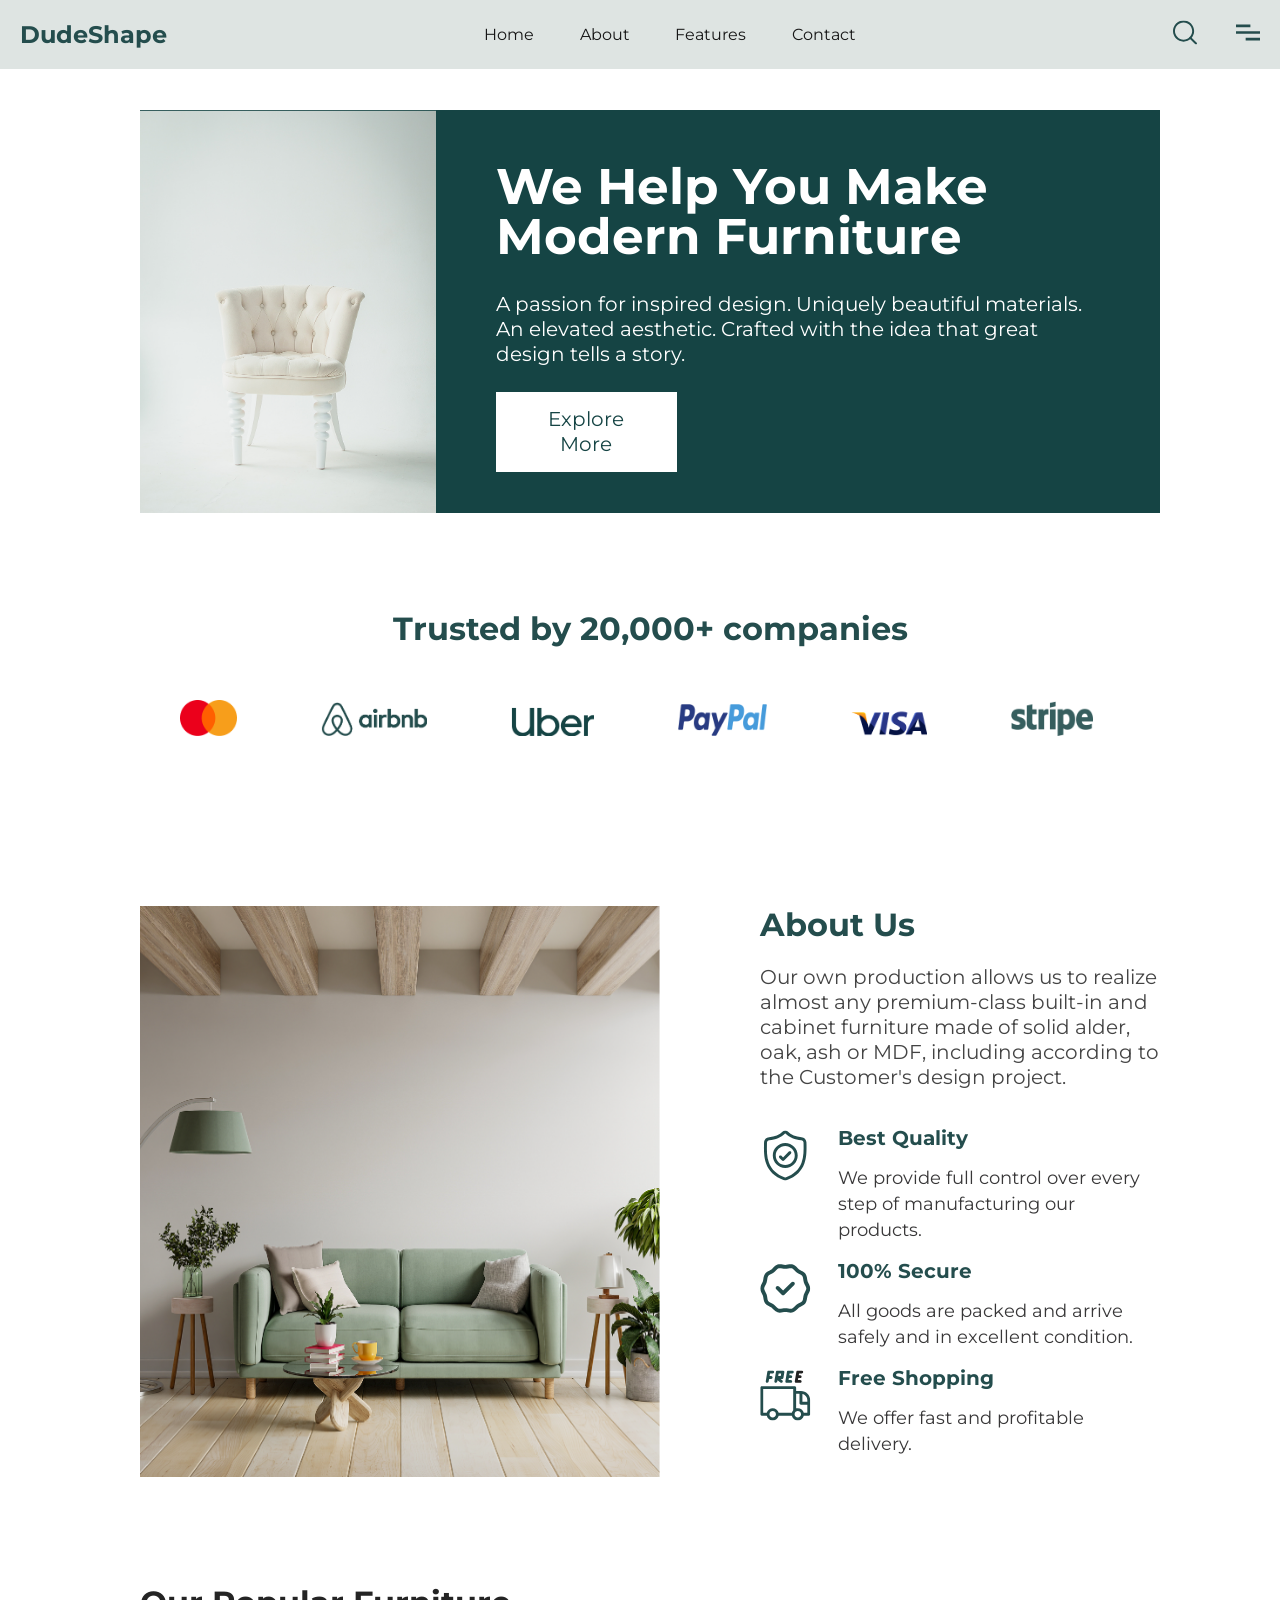
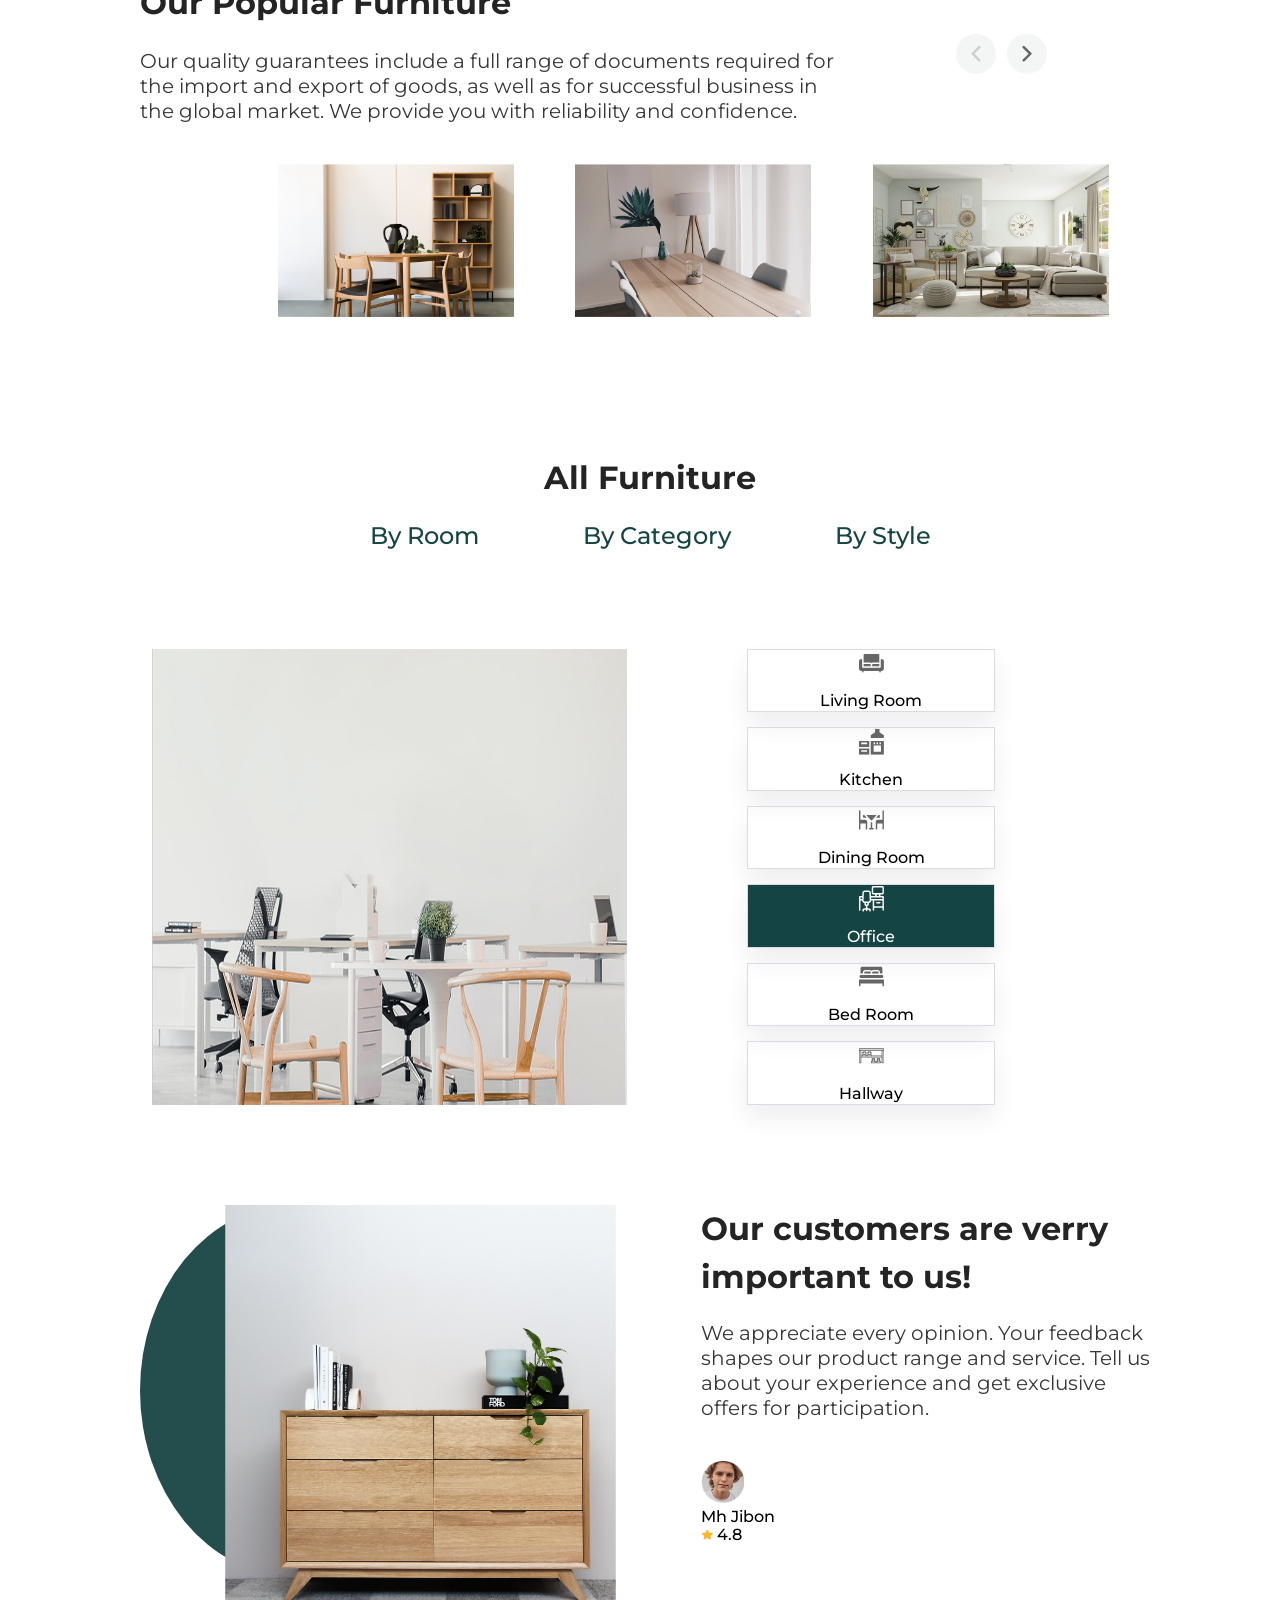
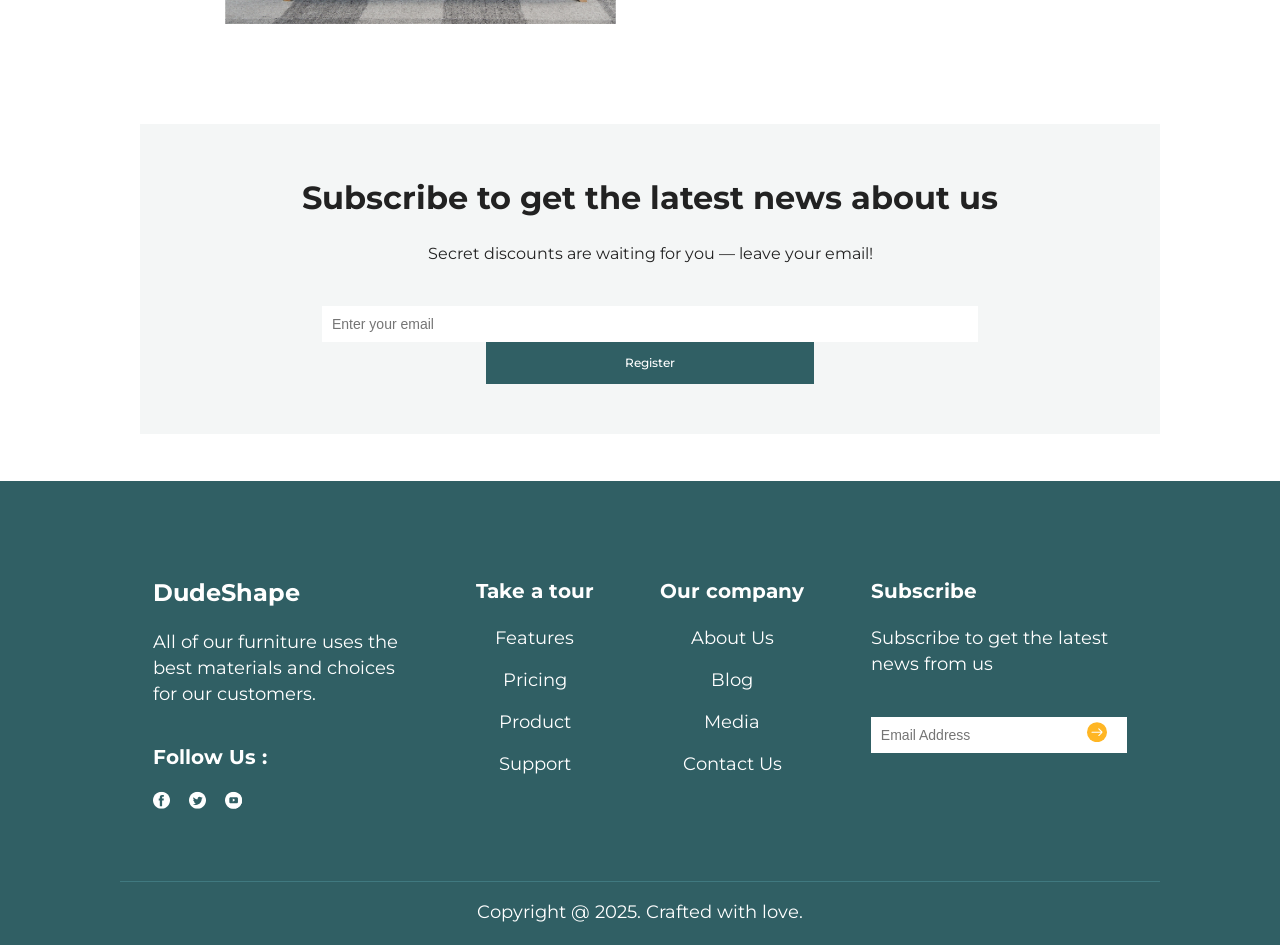
==== commit a96290ae: "change index.html" ====
--- a/index.html
+++ b/index.html
@@ -285,7 +285,7 @@
       </div>
     </div>
 
-    <p class="footer__text">Copyright @ 2021. Crafted with love.</p> 
+    <p class="footer__text">Copyright @ 2025. Crafted with love.</p> 
   </footer>
   <script src="js/jquery-3.7.1.min.js"></script>
   <script src="js/script.js"></script>
